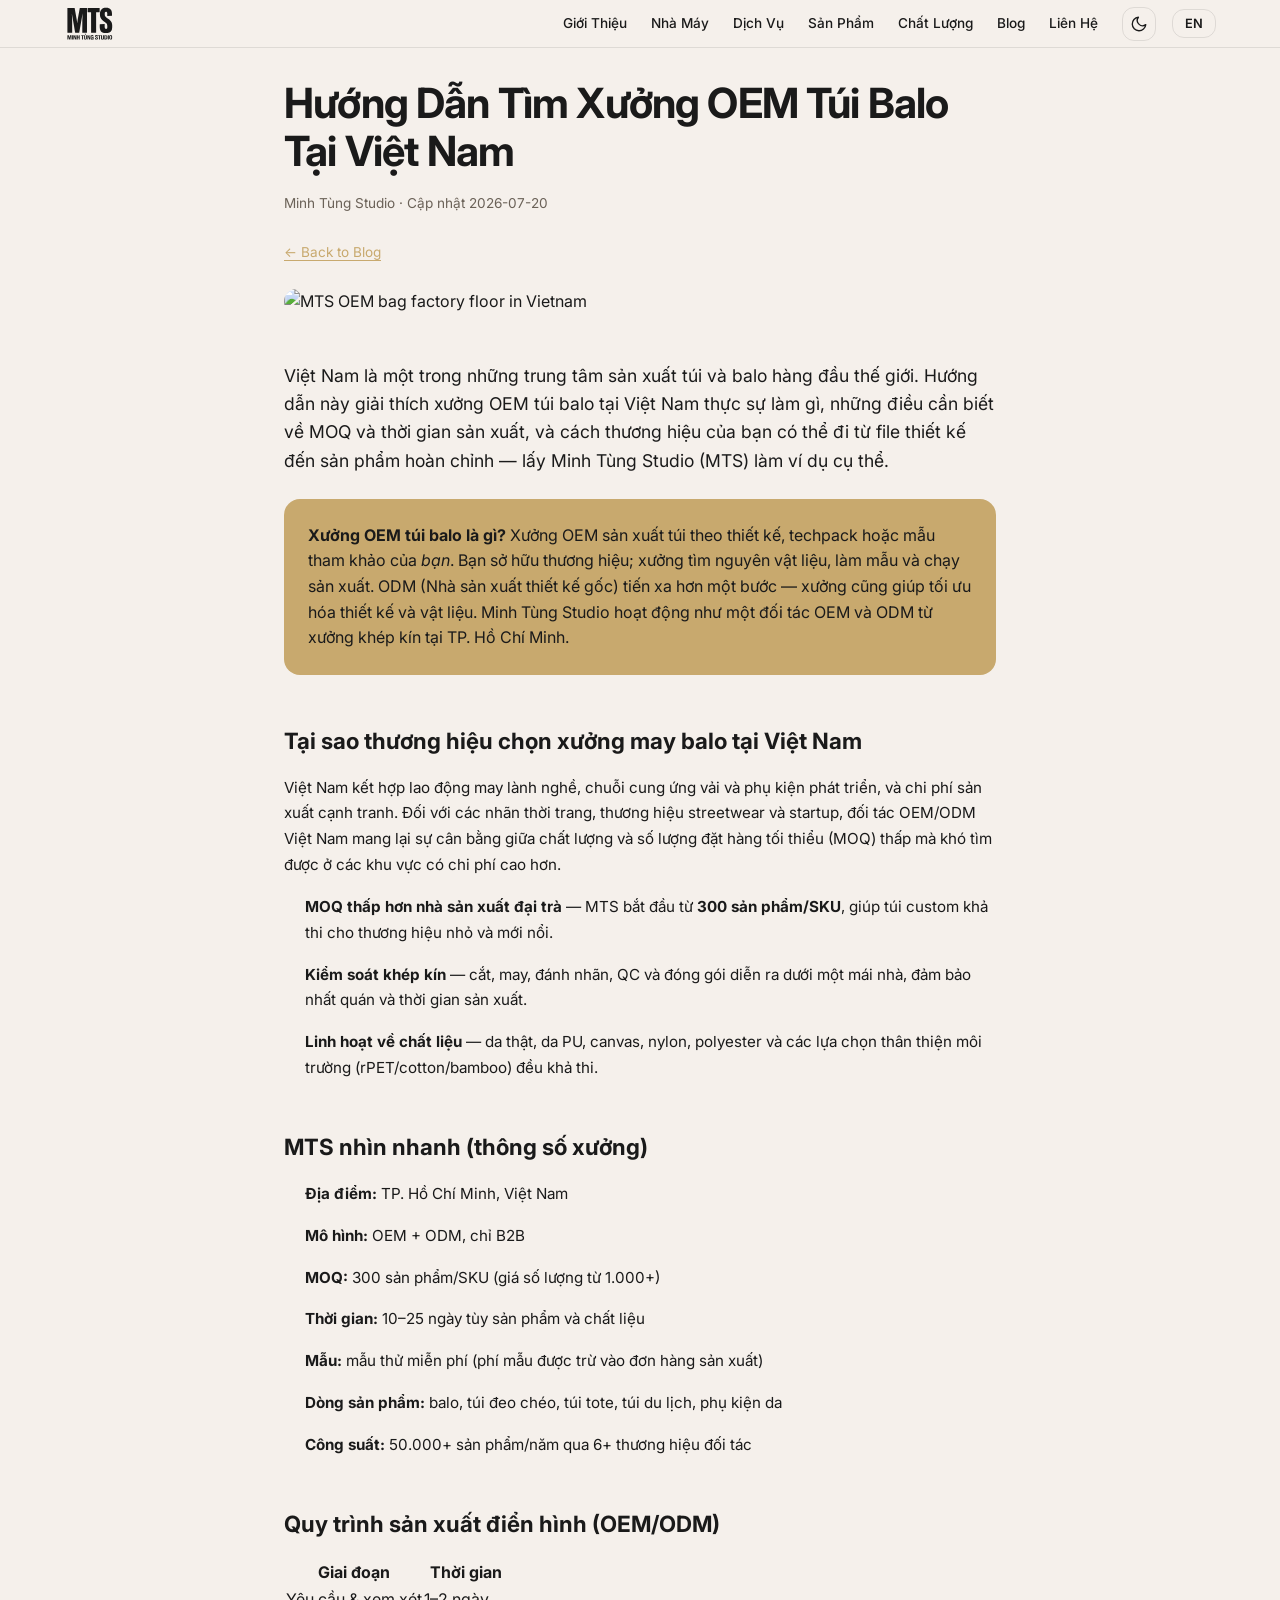
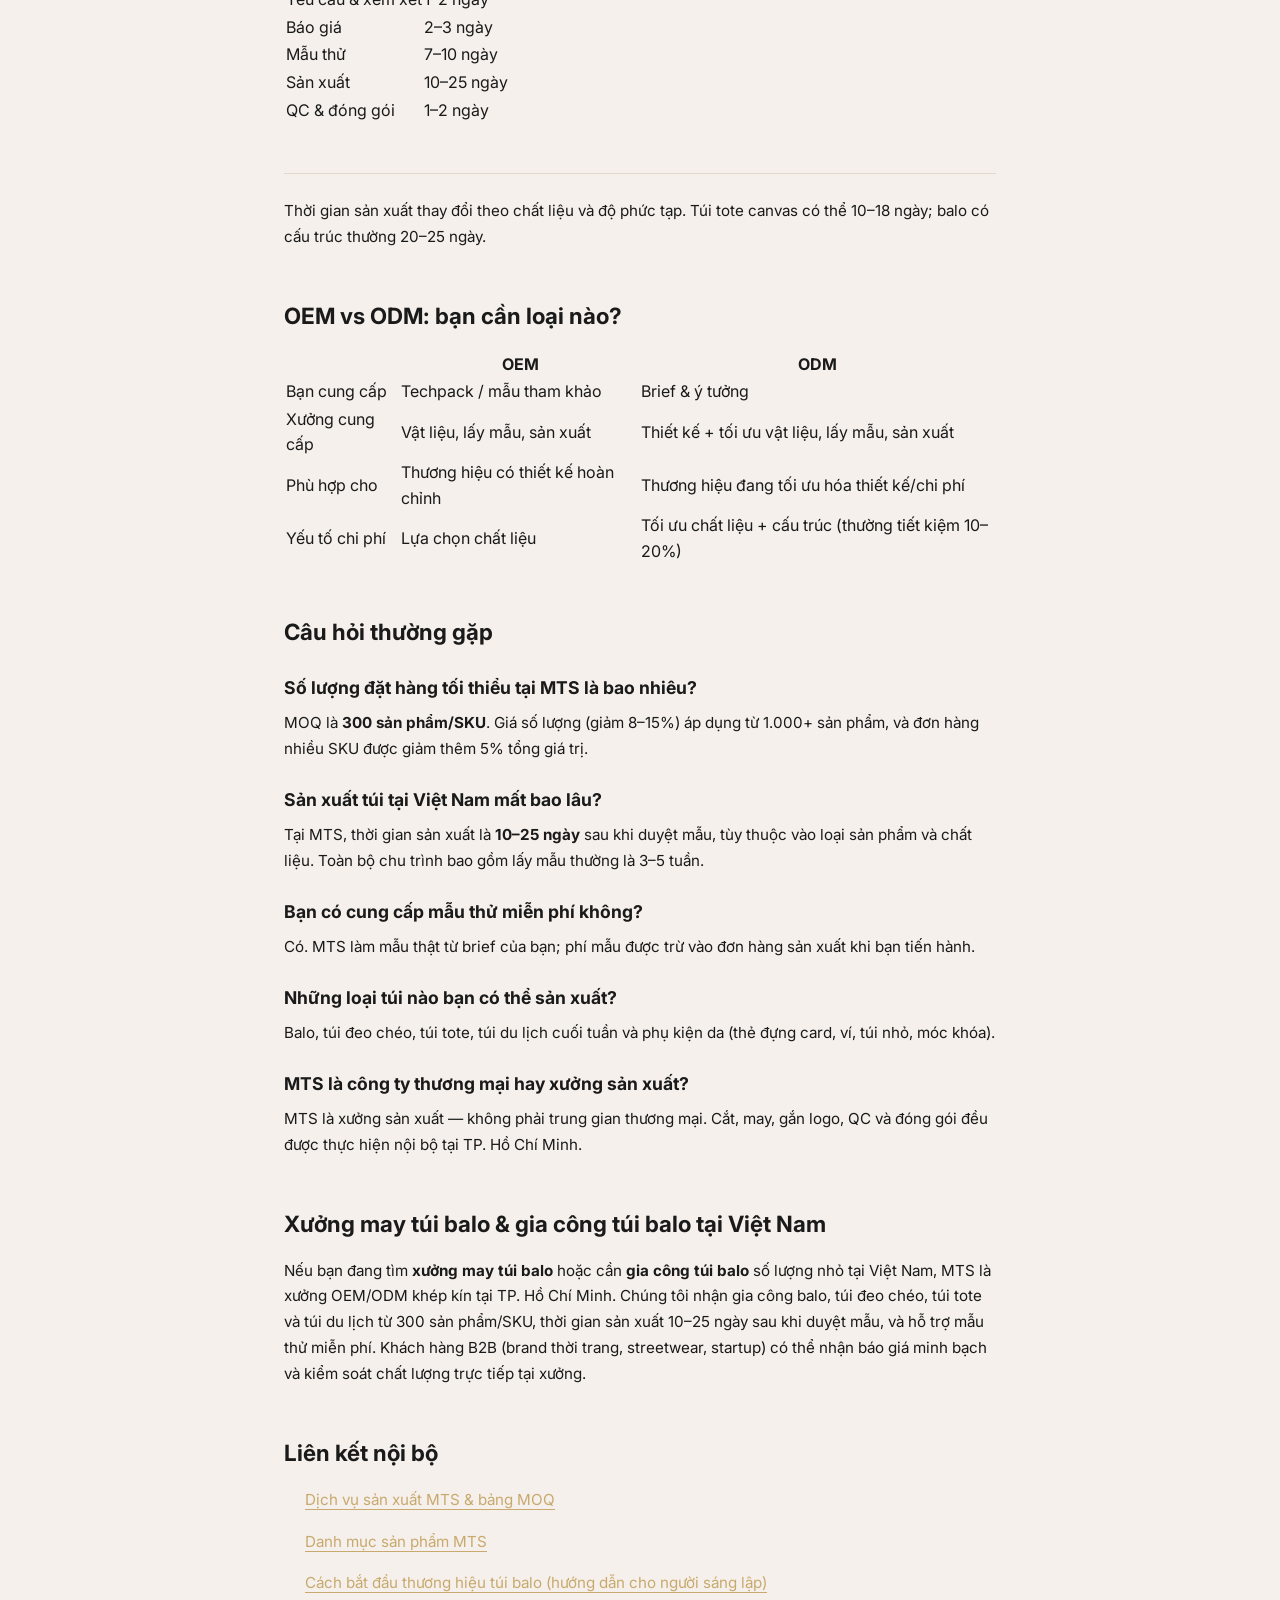
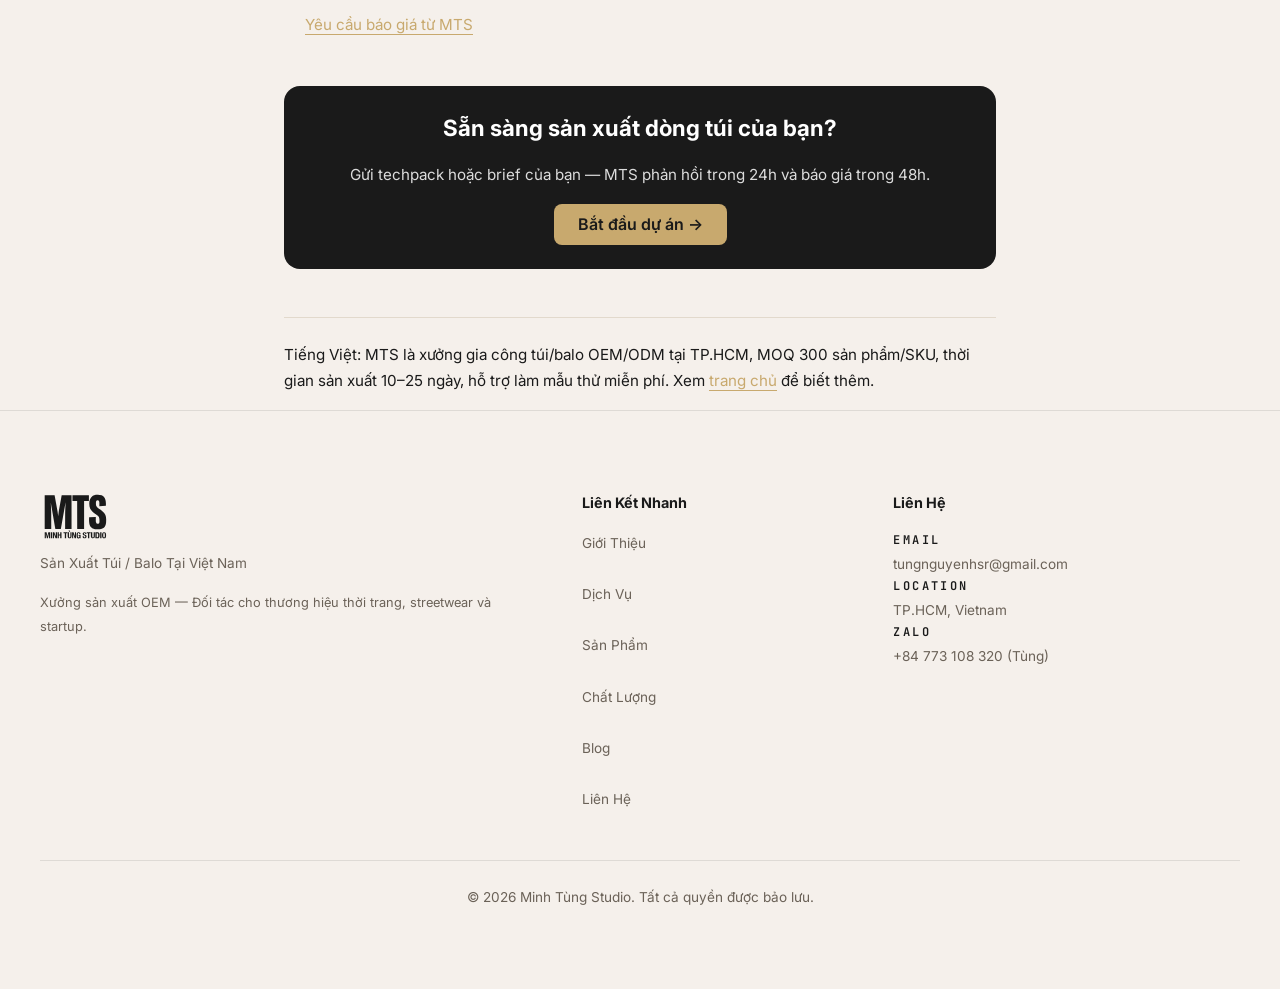
==== blog-oem-bag-vietnam.html @ c4d0c22b "fix: bilingual EN/VI all blog pages — cards, post content, meta, CTAs" ====
<!DOCTYPE html>
<html lang="vi">
<head>
<meta charset="UTF-8">
<meta name="viewport" content="width=device-width, initial-scale=1.0">
<script>
  document.documentElement.className += ' js';
  try {
    var t = localStorage.getItem('mts-theme');
    if (t === 'dark') document.documentElement.classList.add('theme-dark');
    else if (t === 'light') document.documentElement.classList.add('theme-light');
  } catch(e) {}
</script>
<!-- Google tag (gtag.js) -->
<script async src="https://www.googletagmanager.com/gtag/js?id=G-XXXXXXXXXX"></script>
<script>
window.dataLayer = window.dataLayer || [];
function gtag(){dataLayer.push(arguments);}
gtag('js', new Date());
gtag('config', 'G-XXXXXXXXXX');
</script>
<title>OEM Bag Manufacturer Vietnam: How to Source Custom Bags (MTS Guide)</title>
<meta name="description" content="Guide to choosing an OEM bag manufacturer in Vietnam: MOQ, lead time, OEM vs ODM, and how MTS produces custom bags from 300 pieces. By Minh Tùng Studio.">
<link rel="canonical" href="https://mtsbag.vercel.app/blog-oem-bag-vietnam.html">
<meta property="og:title" content="OEM Bag Manufacturer Vietnam: How to Source Custom Bags &amp; Backpacks">
<meta property="og:description" content="OEM bag manufacturer Vietnam guide. MOQ, lead time, OEM vs ODM explained. By Minh T&ugrave;ng Studio.">
<meta property="og:type" content="website">
<meta property="og:url" content="https://mtsbag.vercel.app/blog-oem-bag-vietnam.html">
<meta property="og:image" content="https://mtsbag.vercel.app/images/og-image.png">
<meta property="og:image:width" content="1200">
<meta property="og:image:height" content="630">
<meta property="og:image:alt" content="Minh Tùng Studio — Vietnam bag & backpack manufacturing facility">
<meta name="twitter:card" content="summary_large_image">
<meta name="twitter:title" content="OEM Bag Manufacturer Vietnam: How to Source Custom Bags &amp; Backpacks">
<meta name="twitter:description" content="OEM bag manufacturer Vietnam guide. MOQ, lead time, OEM vs ODM explained. By Minh T&ugrave;ng Studio.">
<meta name="twitter:image" content="https://mtsbag.vercel.app/images/og-image.png">
<meta name="keywords" content="OEM bag Vietnam, bag manufacturer guide, custom backpack sourcing, bag MOQ Vietnam">
<link rel="icon" type="image/svg+xml" href="assets/favicon.svg">
<link rel="apple-touch-icon" href="assets/favicon.svg">
<link rel="preconnect" href="https://fonts.googleapis.com">
<link rel="preconnect" href="https://fonts.gstatic.com" crossorigin>
<link href="https://fonts.googleapis.com/css2?family=Inter:wght@400;500;600;700;800&family=JetBrains+Mono:wght@400;600&display=swap" rel="stylesheet">
<style>
/* ===== RESET & BASE ===== */
*,*::before,*::after{box-sizing:border-box;margin:0;padding:0}
html{scroll-behavior:smooth;font-size:16px}
body{font-family:var(--font-sans);color:var(--text);background:var(--accent);line-height:1.6;-webkit-font-smoothing:antialiased}
img{max-width:100%;height:auto;display:block}
a{color:inherit;text-decoration:none}
ul{list-style:none}

/* ===== DESIGN TOKENS (Astryx-style system, MTS brand) ===== */
:root{
  color-scheme:light dark;
  /* --- Color --- */
  --color-bg:#F5F0EB;          /* cream */
  --color-surface:#FFFFFF;     /* card surface */
  --color-ink:#1A1A1A;         /* industrial black */
  --color-ink-soft:#2A2A2A;    /* dividers on dark */
  --color-accent:#C8A96E;      /* warm gold (single accent) */
  --color-text:var(--color-ink);
  --color-muted:#6B6258;
  --color-border:#E2D9CC;
  --color-border-dark:#2A2A2A;
  --section-dark:#1A1A1A;      /* always-dark bg: hero/cert/cta */
  --color-on-dark:#FFFFFF;     /* always-light text on dark sections */

  /* --- Typography --- */
  --font-sans:'Inter',-apple-system,system-ui,sans-serif;
  --font-mono:'JetBrains Mono',ui-monospace,monospace;
  --fs-display:clamp(2.4rem,5vw,3.6rem);
  --fs-h2:clamp(1.6rem,3vw,2.2rem);
  --fs-h3:1.2rem;
  --fs-body:1rem;
  --fs-small:0.85rem;
  --fs-mono:0.62rem;

  /* --- Spacing scale (8px base) --- */
  --space-xs:8px;
  --space-sm:16px;
  --space-md:24px;
  --space-lg:48px;
  --space-xl:80px;
  --space-2xl:112px;
  --max-w:1200px;

  /* --- Radius (Astryx posture) ---
     inner/element 8px · interactive 12px · container/card 16px · page section 32px */
  --radius-sm:8px;
  --radius-md:12px;
  --radius-lg:16px;
  --radius-section:32px;

  /* --- Motion (token-driven, subtle) --- */
  --motion-fast:0.2s;
  --motion-base:0.4s;
  --motion-slow:0.7s;
  --ease-standard:cubic-bezier(0.4,0,0.2,1);
  --ease-out:cubic-bezier(0,0,0.2,1);

  /* --- Borders (Astryx: 1px semi-transparent, light/dark) --- */
  --border-light:rgba(26,26,26,0.10);   /* #1A1A1A @ 10% on cream */
  --border-dark:rgba(255,255,255,0.12);  /* white @ 12% on ink */

  /* --- Elevation (Astryx: low/med/high, semi-transparent black) --- */
  --elevation-0:0 0 0 1px var(--color-border);
  --elevation-1:0 1px 8px rgba(26,26,26,0.06);   /* low */
  --elevation-2:0 2px 12px rgba(26,26,26,0.08);  /* med */
  --elevation-3:0 2px 24px rgba(26,26,26,0.10);  /* high */
}

/* legacy aliases so existing rules keep working */
:root{
  --primary:var(--color-ink);
  --gold:var(--color-accent);
  --accent:var(--color-bg);
  --text:var(--color-text);
  --muted:var(--color-muted);
  --border:var(--border-light);
  --dark-border:var(--border-dark);
  --success:var(--color-accent);
}

/* ===== LANGUAGE TOGGLE SYSTEM (robust) ===== */
body:not(.show-en) [lang="en"]{display:none !important}
body.show-en [lang="vi"]{display:none !important}
/* inline vi/en pairs that should stay inline (stats, etc.) */
body.show-en [lang="en"].inline,body:not(.show-en) [lang="vi"].inline{display:inline !important}

/* ===== NAVIGATION ===== */
nav{
  position:fixed;top:0;left:0;right:0;z-index:1000;
  background:var(--color-bg);border-bottom:1px solid var(--border);
  height:48px;
  transition:height var(--motion-base) var(--ease-out),box-shadow var(--motion-base) var(--ease-out),background var(--motion-base) var(--ease-out);
}
.nav-inner{
  max-width:var(--max-w);margin:0 auto;padding:0 var(--space-md);
  display:flex;align-items:center;justify-content:space-between;height:100%;
}
.nav-logo{
  display:flex;align-items:center;gap:10px;text-decoration:none;
}
.nav-logo svg{width:28px;height:28px;display:block;flex-shrink:0}
.nav-logo-img{height:38px;width:auto;display:block}
/* theme-aware logo swap: dark logo on light nav, light logo on dark nav */
.nav-logo-img.logo-dark,.footer-logo-img.logo-dark{display:none}
html.theme-dark .nav-logo-img.logo-light,html.theme-dark .footer-logo-img.logo-light{display:none}
html.theme-dark .nav-logo-img.logo-dark,html.theme-dark .footer-logo-img.logo-dark{display:block}
@media (prefers-color-scheme: dark){
  :root:not(.theme-light) .nav-logo-img.logo-light,:root:not(.theme-light) .footer-logo-img.logo-light{display:none}
  :root:not(.theme-light) .nav-logo-img.logo-dark,:root:not(.theme-light) .footer-logo-img.logo-dark{display:block}
}
.nav-logo-text{font-size:1.05rem;font-weight:800;letter-spacing:0.05em;color:var(--color-ink)}
.nav-logo-text span{color:var(--gold)}
.nav-links{display:flex;gap:var(--space-md);align-items:center}
.nav-links a{
  font-size:0.85rem;font-weight:500;color:var(--text);
  transition:color var(--motion-fast);
}
.nav-links a:hover{color:var(--gold)}
.lang-toggle{
  background:none;border:1px solid var(--border);border-radius:var(--radius-md);
  padding:6px 12px;font-family:var(--font-sans);font-size:0.8rem;
  font-weight:600;color:var(--text);cursor:pointer;transition:all var(--motion-fast);
}
.lang-toggle:hover{border-color:var(--gold);color:var(--gold)}
/* theme (light/dark) toggle — icon button, sits next to language toggle */
.theme-toggle{
  background:none;border:1px solid var(--border);border-radius:var(--radius-md);
  width:34px;height:34px;display:grid;place-items:center;cursor:pointer;flex-shrink:0;
  color:var(--text);transition:all var(--motion-fast);
}
.theme-toggle:hover{border-color:var(--gold);color:var(--gold)}
.theme-toggle svg{width:18px;height:18px;display:block}
.nav-actions{display:flex;align-items:center;gap:var(--space-sm)}
.nav-cta{
  background:var(--gold);color:var(--primary);padding:8px 18px;border-radius:var(--radius-md);
  font-size:0.8rem;font-weight:600;transition:background var(--motion-fast);
}
.nav-cta:hover{background:var(--color-accent)}
.nav-cta:active{transform:scale(0.97)}

/* Hamburger */
.hamburger{display:none;flex-direction:column;cursor:pointer;gap:5px;padding:4px}
.hamburger span{display:block;width:24px;height:2px;background:var(--primary);transition:all 0.3s}
#menu-toggle{display:none}

/* ===== SECTIONS COMMON ===== */
section{padding:var(--space-2xl) var(--space-md)}
.section-inner{max-width:var(--max-w);margin:0 auto}
.section-title{
  font-size:2rem;font-weight:700;margin-bottom:var(--space-sm);
  color:var(--primary);letter-spacing:-0.01em;
}
.section-sub{
  font-size:1rem;color:var(--muted);margin-bottom:var(--space-lg);
  max-width:640px;
}
.text-gold{color:var(--gold)}

/* ===== MONO LABEL & DIVIDER (tastecode) ===== */
.mono-label{
  font-family:var(--font-mono);
  font-size:0.75rem;font-weight:600;
  letter-spacing:0.2em;text-transform:uppercase;
  color:var(--color-ink);margin-bottom:var(--space-sm);
  display:block;
}
/* gold eyebrow only on dark sections (hero is ink bg) */
#hero .mono-label{color:var(--gold)}
.divider{
  border:0;height:1px;background:var(--border);
  margin:0 auto;max-width:var(--max-w);
}
#hero .divider,#certifications .divider,#cta .divider{background:var(--dark-border)}
/* muted text is lighter on dark backgrounds */
#hero .stat-label,#certifications .section-sub,#cta p,#cta .cta-phone{color:rgba(255,255,255,0.55)}
.section-inner > .section-title:first-of-type{margin-top:0}

/* ===== HERO ===== */
#hero{
  background:var(--section-dark);color:var(--color-on-dark);min-height:80vh;
  display:flex;align-items:center;padding-top:48px;
}
.hero-content{
  max-width:var(--max-w);margin:0 auto;padding:var(--space-xl) var(--space-md);
  flex:1;display:flex;flex-direction:column;gap:0;
}
.hero-visual{
  flex:0 0 45%;border:1px solid var(--dark-border);
  display:flex;align-items:center;justify-content:center;
  background:linear-gradient(135deg,var(--color-ink-soft) 0%,var(--color-ink) 100%);
  position:relative;overflow:hidden;align-self:stretch;
}
.hero-visual .placeholder-tag{
  font-family:var(--font-mono);font-size:0.7rem;letter-spacing:0.2em;
  text-transform:uppercase;color:var(--gold);opacity:0.7;
}
.hero-h1{
  font-size:clamp(2rem,5vw,3.5rem);font-weight:800;line-height:1.1;
  margin-bottom:var(--space-sm);letter-spacing:-0.02em;
}
.hero-h2{
  font-size:clamp(1rem,2.5vw,1.25rem);color:var(--gold);font-weight:600;
  margin-bottom:var(--space-md);letter-spacing:0.02em;
}
.hero-p{
  font-size:1rem;color:var(--color-accent);opacity:0.85;max-width:65ch;margin-bottom:var(--space-lg);
  line-height:1.7;
}
.hero-btns{display:flex;gap:var(--space-sm);flex-wrap:wrap;margin-bottom:var(--space-xl)}
.btn-primary{
  background:var(--gold);color:var(--primary);padding:14px 32px;border-radius:var(--radius-md);
  font-weight:600;font-size:0.95rem;transition:background var(--motion-fast);display:inline-block;
}
.btn-primary:hover{background:var(--color-accent)}
.btn-primary:active{transform:scale(0.97)}
.btn-primary:disabled{opacity:0.5;cursor:not-allowed;pointer-events:none}
.btn-secondary{
  border:1px solid var(--color-on-dark);color:var(--color-on-dark);padding:14px 32px;border-radius:var(--radius-md);
  font-weight:600;font-size:0.95rem;transition:all var(--motion-fast);display:inline-block;
}
.btn-secondary:hover{background:rgba(255,255,255,0.1)}
.btn-secondary:active{transform:scale(0.97)}
.hero-stats{
  display:grid;grid-template-columns:repeat(3,1fr);gap:var(--space-md);
  max-width:600px;margin-top:var(--space-lg);
  border-top:1px solid var(--dark-border);padding-top:var(--space-md);
}
.stat-num{
  font-family:var(--font-mono);font-size:1.5rem;font-weight:600;color:var(--color-on-dark);
}
.stat-label{font-size:0.8rem;color:var(--muted);margin-top:4px}

/* ===== TRUST STRIP ===== */
#trust{
  background:var(--accent);padding:var(--space-lg) var(--space-md);text-align:center;
}
#trust p{font-size:0.9rem;color:var(--muted);margin-bottom:var(--space-md)}
.partner-list{
  display:flex;flex-wrap:wrap;gap:var(--space-sm);justify-content:center;
}
.partner-item{
  border:1px solid var(--border);border-radius:9999px;padding:8px 18px;
  font-size:0.85rem;font-weight:600;color:var(--muted);
}

/* ===== BLOG CARDS ===== */
.blog-card{
  display:flex;gap:0;
  border:1px solid var(--color-border);border-radius:var(--radius-lg);
  margin:var(--space-md) 0;
  background:var(--color-surface);text-decoration:none;
  transition:transform .35s var(--ease-out),box-shadow .35s var(--ease-out),border-color .25s;
  overflow:hidden;
  box-shadow:var(--elevation-0);
  min-height:180px;
}
.blog-card:hover{
  border-color:var(--gold);
  transform:translateY(-3px);
  box-shadow:var(--elevation-2);
}
.blog-card-media{
  flex:0 0 280px;overflow:hidden;position:relative;
}
.blog-card-media img{
  width:100%;height:100%;object-fit:cover;display:block;
  transition:transform .45s var(--ease-out);
  position:absolute;top:0;left:0;
}
.blog-card:hover .blog-card-media img{transform:scale(1.06)}
.blog-card-body{
  flex:1;padding:var(--space-md);display:flex;flex-direction:column;justify-content:center;
}
.blog-card-cat{
  display:block;
  font-family:var(--font-mono);
  font-size:0.62rem;font-weight:600;
  letter-spacing:0.15em;text-transform:uppercase;
  color:var(--color-accent);
  margin-bottom:var(--space-xs);
}
.blog-card-title{
  font-size:1.1rem;font-weight:700;
  color:var(--color-ink);
  margin:0 0 var(--space-xs);
  line-height:1.35;
}
.blog-card-meta{
  font-size:0.75rem;color:var(--color-muted);
  margin-bottom:var(--space-xs);
  padding-bottom:var(--space-xs);
  border-bottom:2px solid var(--color-accent);
  display:inline-block;
}
.blog-card-excerpt{
  color:var(--color-muted);
  margin:0;
  font-size:0.85rem;line-height:1.55;
}
.blog-card-link{
  color:var(--color-accent);
  font-size:0.82rem;font-weight:600;
  margin-top:var(--space-xs);
  display:inline-block;
  transition:color .2s;
}
.blog-card:hover .blog-card-link{color:var(--color-ink)}

/* ===== BLOG POST CONTENT ===== */
.wrap{max-width:760px;margin:0 auto;padding:80px var(--space-md) 0}
.wrap h1{font-size:clamp(1.8rem,5vw,2.6rem);line-height:1.15;margin-bottom:var(--space-sm);letter-spacing:-0.02em}
.wrap h2{font-size:1.4rem;margin:var(--space-lg) 0 var(--space-sm)}
.wrap h3{font-size:1.1rem;margin:var(--space-md) 0 var(--space-xs)}
.wrap p,.wrap li{font-size:0.95rem;line-height:1.7;color:var(--color-text);margin-bottom:var(--space-sm)}
.wrap ul,.wrap ol{padding-left:1.3rem;margin-bottom:var(--space-sm)}
.wrap strong{color:var(--color-ink)}
.wrap a{color:var(--color-accent);border-bottom:1px solid var(--color-accent);text-decoration:none}
.wrap a:hover{color:var(--color-ink);border-color:var(--color-ink)}
.def{background:var(--color-accent);color:var(--color-ink);border-radius:var(--radius-lg);padding:var(--space-md);margin:var(--space-md) 0}
.def strong{color:var(--color-ink)}
.cta{background:var(--color-ink);color:#fff;border-radius:var(--radius-lg);padding:var(--space-md);margin:var(--space-lg) 0;text-align:center}
.cta h2{color:#fff;margin:0 0 var(--space-sm);font-size:1.4rem}
.cta p{color:rgba(255,255,255,.85);margin-bottom:var(--space-sm)}
.cta a{display:inline-block;background:var(--color-accent);color:var(--color-ink);padding:var(--space-xs) var(--space-md);border-radius:var(--radius-sm);font-weight:600;border:none;text-decoration:none}
.cta a:hover{background:#fff}
p.meta{font-size:0.85rem;color:var(--color-muted)}
p.lead{font-size:1.1rem;line-height:1.6}
.lang-note{font-size:0.8rem;color:var(--color-muted);border-top:1px solid var(--color-border);padding-top:var(--space-md);margin-top:var(--space-lg)}

@media(max-width:700px){
  .blog-card{flex-direction:column}
  .blog-card-media{flex:0 0 200px;min-height:200px}
  .blog-card-media img{position:static;height:200px}
}

/* ===== CAPABILITIES ===== */
#capabilities{background:var(--accent)}
.caps-grid{
  display:grid;grid-template-columns:repeat(auto-fit,minmax(250px,1fr));
  gap:var(--space-md);
}
.cap-card{
  background:var(--color-surface);padding:var(--space-md);border-radius:var(--radius-lg);
  border:1px solid var(--border);transition:border-color 0.2s;
}
.cap-card:hover{border-color:var(--gold)}
.cap-icon{margin-bottom:var(--space-sm);color:var(--gold)}
.cap-icon svg{width:32px;height:32px;display:block}
.cap-title{font-size:1rem;font-weight:700;color:var(--color-ink);text-transform:uppercase;margin-bottom:var(--space-xs);letter-spacing:0.06em}
.cap-text{font-size:0.85rem;color:var(--muted);line-height:1.6}

/* ===== PROCESS TIMELINE ===== */
#process{background:var(--accent)}
.process-steps{
  display:flex;flex-wrap:wrap;gap:0;justify-content:center;
  position:relative;max-width:900px;margin:0 auto;
}
.process-step{
  flex:1 1 120px;text-align:center;padding:var(--space-md) var(--space-sm);
  position:relative;
}
.step-num{
  width:44px;height:44px;border-radius:50%;background:var(--color-surface);
  border:2px solid var(--gold);color:var(--gold);
  display:flex;align-items:center;justify-content:center;
  font-family:var(--font-mono);font-weight:600;
  margin:0 auto var(--space-xs);
}
.step-label{font-size:0.8rem;font-weight:600;color:var(--primary)}
.step-sub{font-size:0.7rem;color:var(--muted)}

/* ===== ABOUT ===== */
#about{background:var(--accent)}
.about-grid{
  display:grid;grid-template-columns:1fr 1fr;gap:var(--space-xl);
  align-items:start;
}
.about-text p{margin-bottom:var(--space-sm);font-size:0.95rem;color:var(--muted)}

/* ===== SERVICES ===== */
#services{background:var(--accent)}
.services-grid{
  display:grid;grid-template-columns:repeat(auto-fit,minmax(280px,1fr));
  gap:var(--space-md);
}
.service-card{
  background:var(--color-surface);padding:var(--space-md);border-radius:var(--radius-lg);
  border:1px solid var(--border);transition:border-color 0.2s;
}
.service-card:hover{border-color:var(--gold)}
.service-card h4{font-size:1rem;font-weight:700;margin-bottom:var(--space-xs)}
.service-card p{font-size:0.85rem;color:var(--muted);line-height:1.6}

.lead-time-table{
  width:100%;border-collapse:collapse;margin-top:var(--space-md);
  font-size:0.85rem;
}
.lead-time-table th,.lead-time-table td{
  padding:10px var(--space-sm);text-align:left;border-bottom:1px solid var(--border);
}
.lead-time-table th{font-weight:600;color:var(--color-ink);text-transform:uppercase;font-size:0.75rem}
.lead-time-table td{color:var(--muted)}

/* ===== PRODUCTS ===== */
#products{background:var(--accent)}
.prod-grid{
  display:grid;grid-template-columns:repeat(auto-fit,minmax(220px,1fr));
  gap:var(--space-md);
}
.prod-card{
  background:var(--color-surface);padding:var(--space-md);border-radius:var(--radius-lg);
  border:1px solid var(--border);transition:border-color 0.2s;
}
.prod-card:hover{border-color:var(--gold)}
.prod-card h4{font-size:1rem;font-weight:700;margin-bottom:var(--space-xs)}
.prod-card p{font-size:0.82rem;color:var(--muted);line-height:1.6}
.prod-card .tags{
  display:flex;flex-wrap:wrap;gap:4px;margin-top:var(--space-sm);
}
.prod-card .tags span{
  background:var(--border);padding:3px 10px;border-radius:9999px;
  font-size:0.7rem;color:var(--muted);
}

/* ===== QUALITY ===== */
#quality{background:var(--accent)}
.qc-steps{
  display:grid;grid-template-columns:repeat(auto-fit,minmax(200px,1fr));
  gap:var(--space-md);
}
.qc-step{
  background:var(--color-surface);padding:var(--space-md);border-radius:var(--radius-lg);
  border:1px solid var(--border);transition:border-color 0.2s;
}
.qc-step:hover{border-color:var(--gold)}
.qc-step h4{font-size:0.95rem;font-weight:700;margin-bottom:var(--space-xs)}
.qc-step p{font-size:0.82rem;color:var(--muted);line-height:1.6}

/* ===== CERTIFICATIONS ===== */
#certifications{background:var(--section-dark);color:var(--color-on-dark);text-align:center}
#certifications .section-title{color:var(--color-on-dark)}
#certifications .section-sub{color:var(--muted);margin:0 auto var(--space-lg)}
.cert-badges{
  display:flex;flex-wrap:wrap;gap:var(--space-sm);justify-content:center;
}
.cert-badge{
  border:1px solid var(--gold);border-radius:9999px;padding:10px 24px;
  font-size:0.9rem;font-weight:600;color:var(--gold);
}

/* ===== CTA ===== */
#cta{
  background:var(--section-dark);color:var(--color-on-dark);text-align:center;
  padding:var(--space-2xl) var(--space-md);
}
#cta h2{font-size:clamp(1.5rem,3vw,2rem);font-weight:700;margin-bottom:var(--space-sm);letter-spacing:-0.01em}
#cta p{color:var(--muted);margin-bottom:var(--space-lg);max-width:500px;margin-left:auto;margin-right:auto}
.cta-btn{
  background:var(--gold);color:var(--primary);padding:16px 40px;border-radius:var(--radius-md);
  font-weight:700;font-size:1rem;display:inline-block;transition:background var(--motion-fast);
}
.cta-btn:hover{background:var(--color-accent)}
.cta-btn:active{transform:scale(0.97)}
.cta-phone{margin-top:var(--space-md);color:var(--muted);font-size:0.85rem}

/* ===== FOOTER ===== */
footer{
  background:var(--accent);padding:var(--space-xl) var(--space-md);
  border-top:1px solid var(--border);
}
.footer-inner{
  max-width:var(--max-w);margin:0 auto;
  display:grid;grid-template-columns:2fr 1fr 1.5fr;gap:var(--space-xl);
}
footer h4{font-size:0.9rem;font-weight:700;margin-bottom:var(--space-sm);color:var(--primary)}
footer p,footer a{font-size:0.85rem;color:var(--muted);line-height:1.8}
footer a:hover{color:var(--gold)}
.footer-logo{display:flex;align-items:center;gap:12px;margin-bottom:var(--space-xs)}
.footer-logo svg{width:40px;height:40px;display:block;flex-shrink:0}
.footer-logo-img{height:52px;width:auto;display:block}
.footer-logo-text{font-size:1.05rem;font-weight:800;letter-spacing:0.05em;color:var(--color-ink)}
.footer-logo-text span{color:var(--gold)}
.footer-bottom{
  max-width:var(--max-w);margin:var(--space-lg) auto 0;
  padding-top:var(--space-md);border-top:1px solid var(--border);
  text-align:center;font-size:0.8rem;color:var(--muted);
}

/* ===== CONTACT SECTION ===== */
#contact{background:var(--color-surface)}
.contact-grid{
  display:grid;grid-template-columns:1fr 1fr;gap:var(--space-xl);
}
.contact-info p{margin-bottom:var(--space-sm);font-size:0.9rem;color:var(--muted)}
.contact-info strong{color:var(--primary)}
.contact-form{}
.form-group{margin-bottom:var(--space-sm)}
.form-group label{
  display:block;font-size:0.8rem;font-weight:600;margin-bottom:4px;color:var(--text);
}
.form-group input,.form-group select,.form-group textarea{
  width:100%;padding:10px 12px;border:1px solid var(--border);border-radius:var(--radius-md);
  font-family:var(--font-sans);font-size:0.9rem;background:var(--color-surface);color:var(--text);
}
.form-group textarea{min-height:100px;resize:vertical}
.form-group input:focus,.form-group select:focus,.form-group textarea:focus{
  outline:none;border-color:var(--gold);
}
.submit-btn{
  background:var(--gold);color:var(--primary);padding:12px 28px;border:none;
  border-radius:var(--radius-md);font-weight:600;font-size:0.9rem;cursor:pointer;
  transition:background var(--motion-fast);
}
.submit-btn:hover{background:var(--color-accent)}
.submit-btn:active{transform:scale(0.97)}
.submit-btn:disabled{opacity:0.5;cursor:not-allowed}

/* ===== NEXT-STEP BLOCKS (free sample / portfolio / thank-you) ===== */
.next-steps{
  display:grid;grid-template-columns:repeat(auto-fit,minmax(260px,1fr));
  gap:var(--space-md);margin-top:var(--space-xl);
}
.next-card{
  border:1px solid var(--border);border-radius:var(--radius-lg);padding:var(--space-md);
  background:var(--accent);
}
.next-card h4{font-size:1rem;font-weight:700;color:var(--primary);margin-bottom:var(--space-xs)}
.next-card p{font-size:0.85rem;color:var(--muted);line-height:1.6;margin-bottom:var(--space-sm)}
.next-link{
  display:inline-block;font-size:0.85rem;font-weight:600;color:var(--primary);
  border-bottom:1px solid var(--gold);padding-bottom:2px;
  transition:color var(--motion-fast),border-color var(--motion-fast);
}
.next-link:hover{color:var(--gold);border-color:var(--color-accent)}
@media(max-width:900px){
  .factory-grid{grid-template-columns:repeat(2,1fr)}
}
/* tablet & below: collapse the whole nav into the hamburger dropdown.
   Desktop (>=1025px) shows the full inline link row + actions. */
@media(max-width:1024px){
  .nav-links{
    position:fixed;top:48px;left:0;right:0;background:var(--color-bg);
    flex-direction:column;padding:var(--space-md);
    border-bottom:1px solid var(--border);
    transform:translateY(-120%);transition:transform 0.3s var(--ease-out);
    gap:var(--space-sm);align-items:stretch;
    max-height:calc(100vh - 48px);overflow-y:auto;z-index:1000;
  }
  .nav-links a{padding:8px 0;font-size:0.95rem}
  .nav-links a.active-link::after{display:none}
  .nav-actions{
    flex-direction:column;align-items:stretch;gap:var(--space-sm);
    margin-top:var(--space-xs);padding-top:var(--space-sm);
    border-top:1px solid var(--border);
  }
  .nav-actions .lang-toggle,.nav-actions .theme-toggle{flex:1;text-align:center;padding:10px}
  .nav-actions .nav-cta{width:100%;text-align:center;padding:12px 18px;font-size:0.9rem}
  .hamburger{display:flex;z-index:1001;position:relative}
  #menu-toggle:checked ~ .nav-links{transform:translateY(0)}
}
@media(max-width:768px){
  .about-grid,.contact-grid{grid-template-columns:1fr}
  #hero{flex-direction:column;gap:var(--space-lg)}
  .hero-visual{display:none}
  .hero-stats{grid-template-columns:1fr;text-align:center}
  .footer-inner{grid-template-columns:1fr;gap:var(--space-md)}
  section{padding:var(--space-lg) var(--space-sm)}
  .process-step{flex:1 1 80px}
}
@media(max-width:480px){
  .hero-btns{flex-direction:column}
  .btn-primary,.btn-secondary{text-align:center}
}
.lang-toggle .globe{font-size:0.85em}

/* ===== ACCESSIBILITY (Astryx principle: a11y by default) ===== */
:focus-visible{outline:2px solid var(--color-accent);outline-offset:2px;border-radius:var(--radius-sm)}
a:focus-visible,button:focus-visible{outline:2px solid var(--color-accent);outline-offset:3px}
@media(prefers-reduced-motion:reduce){
  html{scroll-behavior:auto}
  *{animation-duration:0.001ms !important;transition-duration:0.001ms !important}
}
/* card hover uses elevation token instead of heavy shadow */
.cap-card:hover,.service-card:hover,.prod-card:hover,.qc-step:hover{
  box-shadow:var(--elevation-2);transform:translateY(-6px) scale(1.02);
  transition:transform var(--motion-base) var(--ease-out),box-shadow var(--motion-base) var(--ease-out);
}
.btn-primary:hover,.btn-secondary:hover,.nav-cta:hover,.lang-toggle:hover{
  transition:all var(--motion-fast) var(--ease-standard);
}

/* ===== STOCK IMAGE ===== */
.ph-img{
  width:100%;aspect-ratio:4/3;object-fit:cover;display:block;
  margin-bottom:var(--space-sm);border:1px solid var(--border);border-radius:var(--radius-sm);
  background:var(--accent);transition:transform var(--motion-slow) var(--ease-out);
}
.prod-card:hover .ph-img,.qc-step:hover .ph-img{transform:scale(1.03)}
.hero-img{width:100%;height:100%;object-fit:cover;display:block}

/* ===== HERO ENHANCEMENT ===== */
.hero-visual{position:relative;border-radius:var(--radius-lg);overflow:hidden;border:1px solid var(--border)}
.hero-visual .hero-img{position:absolute;inset:0;width:100%;height:100%}
.hero-visual::after{content:"";position:absolute;inset:0;background:linear-gradient(180deg,rgba(26,26,26,0.25) 0%,rgba(26,26,26,0.75) 100%)}
.hero-overlay{position:absolute;left:var(--space-md);bottom:var(--space-md);right:var(--space-md);z-index:2;color:var(--color-on-dark);text-shadow:0 2px 20px rgba(26,26,26,0.85)}
.hero-overlay .mono-label{color:var(--color-accent)}
.hero-overlay h3{font-size:1.1rem;font-weight:700;margin-top:var(--space-xs);letter-spacing:0.02em}
.hero-factory-tag{font-family:var(--font-mono);font-size:var(--fs-mono);letter-spacing:0.18em;text-transform:uppercase;opacity:0.85}

/* ===== FACTORY GALLERY ===== */
.factory-grid{display:grid;grid-template-columns:repeat(auto-fit,minmax(260px,1fr));gap:var(--space-md);margin-top:var(--space-lg)}
.factory-img{width:100%;aspect-ratio:4/3;object-fit:cover;display:block;border:1px solid var(--border);border-radius:var(--radius-sm);transition:transform var(--motion-slow) var(--ease-out)}
.factory-img:hover{transform:scale(1.03)}

/* ===== ANIMATION POLISH ===== */
/* SAFE FALLBACK: content VISIBLE by default. Only hide+animate when JS is active
   AND adds .reveal-active to <html>. If JS fails/crashes, content stays visible. */
.reveal{opacity:1;transform:none}
html.reveal-active .reveal{opacity:0;transform:translateY(24px);transition:opacity var(--motion-base) var(--ease-out),transform var(--motion-base) var(--ease-out)}
html.reveal-active .reveal.in-view{opacity:1;transform:none}
html.reveal-active .reveal[data-delay="1"]{transition-delay:0.08s}
html.reveal-active .reveal[data-delay="2"]{transition-delay:0.16s}
html.reveal-active .reveal[data-delay="3"]{transition-delay:0.24s}
/* hero entrance */
@keyframes heroIn{from{opacity:0;transform:translateY(20px)}to{opacity:1;transform:none}}
.hero-content .mono-label,.hero-content h1,.hero-content h2,.hero-content p,.hero-btns,.hero-stats{animation:heroIn 0.7s var(--ease-out) both}
.hero-content h1{animation-delay:0.05s}
.hero-content h2{animation-delay:0.12s}
.hero-content p{animation-delay:0.19s}
.hero-btns{animation-delay:0.26s}
.hero-stats{animation-delay:0.33s}

@media(prefers-reduced-motion:reduce){
  html.reveal-active .reveal{opacity:1;transform:none;transition:none}
  .hero-content .mono-label,.hero-content h1,.hero-content h2,.hero-content p,.hero-btns,.hero-stats{animation:none}
  .hero-visual{animation:none}
  .ph-img,.factory-img,.hero-img{transition:none}
}

/* ===== BACK TO TOP ===== */
#back-to-top{
  position:fixed;bottom:24px;right:24px;z-index:999;
  width:48px;height:48px;border-radius:50%;
  background:var(--gold);color:var(--primary);
  border:none;cursor:pointer;display:grid;place-items:center;
  opacity:0;pointer-events:none;
  transform:translateY(12px);
  transition:opacity 0.3s var(--ease-out),transform 0.3s var(--ease-out);
  box-shadow:var(--elevation-2);
}
#back-to-top.visible{opacity:1;pointer-events:auto;transform:translateY(0)}
#back-to-top:hover{background:var(--color-accent);transform:translateY(-2px) scale(1.05)}
#back-to-top:active{transform:scale(0.95)}
#back-to-top svg{width:20px;height:20px}
.nav-links a.active-link{color:var(--gold);position:relative}
.nav-links a.active-link::after{content:"";position:absolute;bottom:-2px;left:0;right:0;height:2px;background:var(--gold);border-radius:1px}
nav.nav-scrolled{height:40px;box-shadow:var(--elevation-1);background:var(--color-bg);backdrop-filter:blur(8px);-webkit-backdrop-filter:blur(8px)}
nav.nav-scrolled .nav-logo svg{width:22px;height:22px}
nav.nav-scrolled .nav-logo-img{height:30px}
nav.nav-scrolled .nav-logo-text{font-size:0.95rem}
@media(max-width:768px){
  nav.nav-scrolled{height:40px}
  #back-to-top{bottom:16px;right:16px;width:44px;height:44px}
}

/* ===== DARK MODE (system preference) ===== */
@media (prefers-color-scheme: dark){
  :root:not(.theme-light){
    --color-bg:#161616; --color-surface:#242424; --color-ink:#F5F0EB;
    --color-ink-soft:#2E2E2E; --color-accent:#C8A96E; --color-muted:#B5A791;
    --color-border:#2E2E2E; --color-border-dark:#0E0E0E;
    --border-light:rgba(255,255,255,0.14); --border-dark:rgba(0,0,0,0.5);
    --section-dark:#0E0E0E; --color-on-dark:#F5F0EB;
  }
}
html.theme-dark{
  color-scheme:dark;
  --color-bg:#161616; --color-surface:#242424; --color-ink:#F5F0EB;
  --color-ink-soft:#2E2E2E; --color-accent:#C8A96E; --color-muted:#B5A791;
  --color-border:#2E2E2E; --color-border-dark:#0E0E0E;
  --border-light:rgba(255,255,255,0.14); --border-dark:rgba(0,0,0,0.5);
  --section-dark:#0E0E0E; --color-on-dark:#F5F0EB;
}
html.theme-light{color-scheme:light}
</style>

<script type="application/ld+json">
{"@context":"https://schema.org","@graph":[{"@type":"Organization","@id":"https://mtsbag.vercel.app/#organization","name":"Minh Tùng Studio","alternateName":"MTS","url":"https://mtsbag.vercel.app","description":"OEM bag and backpack manufacturer in Ho Chi Minh City, Vietnam. Specializing in custom backpacks, sling bags, duffels, totes, and leather accessories for fashion brands, streetwear labels, and startups.","email":"tungnguyenhsr@gmail.com","address":{"@type":"PostalAddress","addressLocality":"Ho Chi Minh City","addressCountry":"VN"},"founder":{"@type":"Person","name":"Nguyễn Mạnh Tùng","alternateName":"Tommy"},"knowsAbout":["OEM Manufacturing","Bag and Backpack Production","Leather Goods Manufacturing","Textile Manufacturing","ODM Services"],"numberOfEmployees":{"@type":"QuantitativeValue","minValue":10,"maxValue":50},"hasOfferCatalog":{"@type":"OfferCatalog","name":"Manufacturing Services","itemListElement":[{"@type":"Offer","itemOffered":{"@type":"Service","name":"OEM Manufacturing","description":"Manufacture your bag or backpack design. Send techpack or reference product. We source materials, produce samples, and manufacture bulk."}},{"@type":"Offer","itemOffered":{"@type":"Service","name":"ODM Design & Material Optimization","description":"Design consulting and material alternatives to reduce production costs by 10-20% while maintaining quality and feel."}},{"@type":"Offer","itemOffered":{"@type":"Service","name":"Logo & Branding Services","description":"Logo engraving, embossing, heat transfer printing, and custom hardware branding for bags and accessories."}},{"@type":"Offer","itemOffered":{"@type":"Service","name":"Packaging & Logistics","description":"Packaging per Shopee/TikTok standards and logistics coordination for domestic and international delivery."}}]},"makesOffer":[{"@id":"https://mtsbag.vercel.app/#product-backpack"},{"@id":"https://mtsbag.vercel.app/#product-sling"},{"@id":"https://mtsbag.vercel.app/#product-duffel"},{"@id":"https://mtsbag.vercel.app/#product-tote"},{"@id":"https://mtsbag.vercel.app/#product-leather-accessories"}],"contactPoint":[{"@type":"ContactPoint","contactType":"sales","telephone":"+84 773 108 320","contactOption":"TollFree","description":"Zalo / Phone (Tùng)","availableLanguage":["Vietnamese","English"]},{"@type":"ContactPoint","contactType":"sales","telephone":"+84 979 768 997","description":"WhatsApp (Lâm)","availableLanguage":["Vietnamese","English"]}],"email":"tungnguyenhsr@gmail.com"},{"@type":"Product","@id":"https://mtsbag.vercel.app/#product-backpack","name":"OEM Backpack Manufacturing","description":"Custom backpack production for fashion brands and streetwear labels. Daypacks, laptop backpacks, and fashion backpacks. Padded compartments, multi-pocket configurations, custom hardware.","category":"Backpack","material":["Canvas","PU Leather","Nylon","Polyester"],"manufacturer":{"@id":"https://mtsbag.vercel.app/#organization"},"offers":{"@type":"Offer","priceSpecification":{"@type":"UnitPriceSpecification","price":"0","priceCurrency":"USD","description":"B2B pricing varies by design, materials, quantity, and complexity. Contact for quote."},"eligibleQuantity":{"@type":"QuantitativeValue","minValue":300,"unitText":"Units"},"businessFunction":"http://purl.org/goodrelations/v1#Manufacture"}},{"@type":"Product","@id":"https://mtsbag.vercel.app/#product-sling","name":"OEM Sling & Crossbody Bag Manufacturing","description":"Custom sling bags and crossbody messenger bags for brands. Mini slings, shoulder bags, crossbody messengers. Adjustable straps, zip compartments, custom hardware.","category":"Sling Bag","material":["PU Leather","Canvas","Nylon"],"manufacturer":{"@id":"https://mtsbag.vercel.app/#organization"},"offers":{"@type":"Offer","priceSpecification":{"@type":"UnitPriceSpecification","price":"0","priceCurrency":"USD","description":"B2B pricing varies by design, materials, quantity, and complexity. Contact for quote."},"eligibleQuantity":{"@type":"QuantitativeValue","minValue":300,"unitText":"Units"},"businessFunction":"http://purl.org/goodrelations/v1#Manufacture"}},{"@type":"Product","@id":"https://mtsbag.vercel.app/#product-duffel","name":"OEM Duffel Bag Manufacturing","description":"Custom duffel bags and weekenders for brands. Gym duffels, travel weekender bags, mini duffles. Detachable straps, shoe compartments, coated fabric options.","category":"Duffel Bag","material":["Canvas","PU Leather","Coated Fabrics","Nylon"],"manufacturer":{"@id":"https://mtsbag.vercel.app/#organization"},"offers":{"@type":"Offer","priceSpecification":{"@type":"UnitPriceSpecification","price":"0","priceCurrency":"USD","description":"B2B pricing varies by design, materials, quantity, and complexity. Contact for quote."},"eligibleQuantity":{"@type":"QuantitativeValue","minValue":300,"unitText":"Units"},"businessFunction":"http://purl.org/goodrelations/v1#Manufacture"}},{"@type":"Product","@id":"https://mtsbag.vercel.app/#product-tote","name":"OEM Tote Bag Manufacturing","description":"Custom tote bag production for brands. Structured totes with magnetic closures, foldable totes for events and retail, shopping totes. Reinforced handles, custom lining.","category":"Tote Bag","material":["Canvas","PU Leather","Cotton"],"manufacturer":{"@id":"https://mtsbag.vercel.app/#organization"},"offers":{"@type":"Offer","priceSpecification":{"@type":"UnitPriceSpecification","price":"0","priceCurrency":"USD","description":"B2B pricing varies by design, materials, quantity, and complexity. Contact for quote."},"eligibleQuantity":{"@type":"QuantitativeValue","minValue":300,"unitText":"Units"},"businessFunction":"http://purl.org/goodrelations/v1#Manufacture"}},{"@type":"Product","@id":"https://mtsbag.vercel.app/#product-leather-accessories","name":"OEM Leather Accessory Manufacturing","description":"Custom leather accessories production for brands. Card holders, wallets, small pouches, keychains. Real or PU leather. Ideal for gift-with-purchase programs and accessory collections.","category":"Leather Accessory","material":["Genuine Leather","PU Leather"],"manufacturer":{"@id":"https://mtsbag.vercel.app/#organization"},"offers":{"@type":"Offer","priceSpecification":{"@type":"UnitPriceSpecification","price":"0","priceCurrency":"USD","description":"B2B pricing varies by design, materials, quantity, and complexity. Contact for quote."},"eligibleQuantity":{"@type":"QuantitativeValue","minValue":300,"unitText":"Units"},"businessFunction":"http://purl.org/goodrelations/v1#Manufacture"}},{"@type":"WebSite","@id":"https://mtsbag.vercel.app/#website","url":"https://mtsbag.vercel.app","name":"Minh Tùng Studio — OEM Bag & Backpack Manufacturer Vietnam","description":"Minh Tùng Studio specializes in OEM bag, backpack, and accessories manufacturing in Vietnam. Custom production for fashion brands from 300 pieces.","publisher":{"@id":"https://mtsbag.vercel.app/#organization"},"inLanguage":["vi","en"],"isAccessibleForFree":true}]}
</script>
</head>
<body>

<!-- ===== NAVIGATION ===== -->
<nav>
  <div class="nav-inner">
    <a href="index.html" class="nav-logo" aria-label="Minh Tùng Studio — Home">
      <img src="assets/mts-logo-dark.svg" alt="Minh Tùng Studio" class="nav-logo-img logo-light">
      <img src="assets/mts-logo-light.svg" alt="Minh Tùng Studio" class="nav-logo-img logo-dark">
    </a>
    <input type="checkbox" id="menu-toggle">
    <label for="menu-toggle" class="hamburger" aria-label="Toggle navigation menu"><span></span><span></span><span></span></label>
    <div class="nav-links">
      <a href="index.html#about" lang="vi">Giới Thiệu</a>
      <a href="index.html#about" lang="en">About</a>
      <a href="index.html#factory" lang="vi">Nhà Máy</a>
      <a href="index.html#factory" lang="en">Facility</a>
      <a href="index.html#services" lang="vi">Dịch Vụ</a>
      <a href="index.html#services" lang="en">Services</a>
      <a href="index.html#products" lang="vi">Sản Phẩm</a>
      <a href="index.html#products" lang="en">Products</a>
      <a href="index.html#quality" lang="vi">Chất Lượng</a>
      <a href="index.html#quality" lang="en">Quality</a>
      <a href="blog.html" lang="vi">Blog</a>
      <a href="blog.html" lang="en">Blog</a>
      <a href="index.html#contact" lang="vi">Liên Hệ</a>
      <a href="index.html#contact" lang="en">Contact</a>
      <div class="nav-actions">
        <button class="theme-toggle" id="themeToggle" type="button" aria-label="Toggle theme"><svg viewBox="0 0 24 24" fill="none" stroke="currentColor" stroke-width="1.8" stroke-linecap="round" stroke-linejoin="round"><path d="M21 12.8A9 9 0 1 1 11.2 3a7 7 0 0 0 9.8 9.8z"/></svg></button>
        <button class="lang-toggle" id="langToggle" type="button" aria-label="Toggle language">EN <span class="globe"></span></button>
      </div>
    </div>
  </div>
</nav>
<article class="wrap">
  <h1><span lang="vi">Hướng Dẫn Tìm Xưởng OEM Túi Balo Tại Việt Nam</span><span lang="en">OEM Bag Manufacturer Vietnam: How to Source Custom Bags &amp; Backpacks</span></h1>
  <p class="meta" style="margin-bottom:var(--space-md)"><span lang="vi">Minh Tùng Studio · Cập nhật 2026-07-20</span><span lang="en">Minh Tùng Studio · Updated 2026-07-20</span></p>

  <p style="margin-bottom:var(--space-md)"><a href="blog.html" style="color:var(--color-accent);text-decoration:none;border-bottom:1px solid var(--color-accent);font-size:0.85rem">&larr; Back to Blog</a></p>

  <img src="images/hero-factory-floor.png" alt="MTS OEM bag factory floor in Vietnam" style="width:100%;height:auto;border-radius:var(--radius-lg);margin-bottom:var(--space-lg);display:block">

  <p class="lead"><span lang="vi">Việt Nam là một trong những trung tâm sản xuất túi và balo hàng đầu thế giới. Hướng dẫn này giải thích xưởng OEM túi balo tại Việt Nam thực sự làm gì, những điều cần biết về MOQ và thời gian sản xuất, và cách thương hiệu của bạn có thể đi từ file thiết kế đến sản phẩm hoàn chỉnh — lấy Minh Tùng Studio (MTS) làm ví dụ cụ thể.</span><span lang="en">Vietnam is one of the world's leading hubs for bag and backpack manufacturing. This guide explains what an OEM bag manufacturer in Vietnam actually does, what to expect on MOQ and lead time, and how brands like yours can move from a design file to a finished product — using Minh Tùng Studio (MTS) as a concrete example.</span></p>

  <div class="def">
    <strong><span lang="vi">Xưởng OEM túi balo là gì?</span><span lang="en">What is an OEM bag manufacturer?</span></strong> <span lang="vi">Xưởng OEM sản xuất túi theo thiết kế, techpack hoặc mẫu tham khảo của <em>bạn</em>. Bạn sở hữu thương hiệu; xưởng tìm nguyên vật liệu, làm mẫu và chạy sản xuất. ODM (Nhà sản xuất thiết kế gốc) tiến xa hơn một bước — xưởng cũng giúp tối ưu hóa thiết kế và vật liệu. Minh Tùng Studio hoạt động như một đối tác OEM và ODM từ xưởng khép kín tại TP. Hồ Chí Minh.</span><span lang="en">An OEM (Original Equipment Manufacturer) bag factory produces bags to <em>your</em> design, techpack, or reference sample. You own the brand; the factory sources materials, builds samples, and runs production. ODM (Original Design Manufacturer) goes one step further — the factory also helps optimize the design and materials. Minh Tùng Studio operates as both an OEM and ODM partner from its closed-loop workshop in Ho Chi Minh City.</span>
  </div>

  <h2><span lang="vi">Tại sao thương hiệu chọn xưởng may balo tại Việt Nam</span><span lang="en">Why brands choose a bag factory in Vietnam</span></h2>
  <p><span lang="vi">Việt Nam kết hợp lao động may lành nghề, chuỗi cung ứng vải và phụ kiện phát triển, và chi phí sản xuất cạnh tranh. Đối với các nhãn thời trang, thương hiệu streetwear và startup, đối tác OEM/ODM Việt Nam mang lại sự cân bằng giữa chất lượng và số lượng đặt hàng tối thiểu (MOQ) thấp mà khó tìm được ở các khu vực có chi phí cao hơn.</span><span lang="en">Vietnam combines skilled sewing labor, mature textile and hardware supply chains, and competitive production costs. For fashion labels, streetwear brands, and startups, a Vietnamese OEM/ODM partner offers a balance of quality and low minimum order quantities (MOQs) that is hard to match in higher-cost regions.</span></p>
  <ul>
    <li><span lang="vi"><strong>MOQ thấp hơn nhà sản xuất đại trà</strong> — MTS bắt đầu từ <strong>300 sản phẩm/SKU</strong>, giúp túi custom khả thi cho thương hiệu nhỏ và mới nổi.</span><span lang="en"><strong>Lower MOQ than mass manufacturers</strong> — MTS starts at <strong>300 pieces per SKU</strong>, making custom bags viable for small and emerging brands.</span></li>
    <li><span lang="vi"><strong>Kiểm soát khép kín</strong> — cắt, may, đánh nhãn, QC và đóng gói diễn ra dưới một mái nhà, đảm bảo nhất quán và thời gian sản xuất.</span><span lang="en"><strong>Closed-loop control</strong> — cutting, sewing, branding, QC, and packing happen under one roof, which protects consistency and lead time.</span></li>
    <li><span lang="vi"><strong>Linh hoạt về chất liệu</strong> — da thật, da PU, canvas, nylon, polyester và các lựa chọn thân thiện môi trường (rPET/cotton/bamboo) đều khả thi.</span><span lang="en"><strong>Material flexibility</strong> — genuine leather, PU leather, canvas, nylon, polyester, and eco options (rPET/cotton/bamboo) are all workable.</span></li>
  </ul>

  <h2><span lang="vi">MTS nhìn nhanh (thông số xưởng)</span><span lang="en">MTS at a glance (factory facts)</span></h2>
  <ul>
    <li><span lang="vi"><strong>Địa điểm:</strong> TP. Hồ Chí Minh, Việt Nam</span><span lang="en"><strong>Location:</strong> Ho Chi Minh City, Vietnam</span></li>
    <li><span lang="vi"><strong>Mô hình:</strong> OEM + ODM, chỉ B2B</span><span lang="en"><strong>Model:</strong> OEM + ODM, B2B only</span></li>
    <li><span lang="vi"><strong>MOQ:</strong> 300 sản phẩm/SKU (giá số lượng từ 1.000+)</span><span lang="en"><strong>MOQ:</strong> 300 pieces / SKU (volume pricing from 1,000+)</span></li>
    <li><span lang="vi"><strong>Thời gian:</strong> 10–25 ngày tùy sản phẩm và chất liệu</span><span lang="en"><strong>Lead time:</strong> 10–25 days depending on product and material</span></li>
    <li><span lang="vi"><strong>Mẫu:</strong> mẫu thử miễn phí (phí mẫu được trừ vào đơn hàng sản xuất)</span><span lang="en"><strong>Sample:</strong> free physical sample (sample fee deducted from production order)</span></li>
    <li><span lang="vi"><strong>Dòng sản phẩm:</strong> balo, túi đeo chéo, túi tote, túi du lịch, phụ kiện da</span><span lang="en"><strong>Product lines:</strong> backpacks, sling/crossbody bags, totes, duffels, leather accessories</span></li>
    <li><span lang="vi"><strong>Công suất:</strong> 50.000+ sản phẩm/năm qua 6+ thương hiệu đối tác</span><span lang="en"><strong>Capacity:</strong> 50,000+ units per year across 6+ partner brands</span></li>
  </ul>

  <h2><span lang="vi">Quy trình sản xuất điển hình (OEM/ODM)</span><span lang="en">Typical production timeline (OEM/ODM)</span></h2>
  <table class="leadtime-table">
    <thead><tr><th><span lang="vi">Giai đoạn</span><span lang="en">Stage</span></th><th><span lang="vi">Thời gian</span><span lang="en">Time</span></th></tr></thead>
    <tbody>
      <tr><td><span lang="vi">Yêu cầu &amp; xem xét</span><span lang="en">Inquiry &amp; review</span></td><td><span lang="vi">1–2 ngày</span><span lang="en">1–2 days</span></td></tr>
      <tr><td><span lang="vi">Báo giá</span><span lang="en">Quotation</span></td><td><span lang="vi">2–3 ngày</span><span lang="en">2–3 days</span></td></tr>
      <tr><td><span lang="vi">Mẫu thử</span><span lang="en">Sample / prototype</span></td><td><span lang="vi">7–10 ngày</span><span lang="en">7–10 days</span></td></tr>
      <tr><td><span lang="vi">Sản xuất</span><span lang="en">Production</span></td><td><span lang="vi">10–25 ngày</span><span lang="en">10–25 days</span></td></tr>
      <tr><td><span lang="vi">QC &amp; đóng gói</span><span lang="en">QC &amp; packing</span></td><td><span lang="vi">1–2 ngày</span><span lang="en">1–2 days</span></td></tr>
    </tbody>
  </table>
  <p class="lang-note"><span lang="vi">Thời gian sản xuất thay đổi theo chất liệu và độ phức tạp. Túi tote canvas có thể 10–18 ngày; balo có cấu trúc thường 20–25 ngày.</span><span lang="en">Lead times vary by material and order complexity. Totes in canvas can run 10–18 days; structured backpacks typically 20–25 days.</span></p>

  <h2><span lang="vi">OEM vs ODM: bạn cần loại nào?</span><span lang="en">OEM vs ODM: which do you need?</span></h2>
  <table class="leadtime-table">
    <thead><tr><th></th><th>OEM</th><th>ODM</th></tr></thead>
    <tbody>
      <tr><td><span lang="vi">Bạn cung cấp</span><span lang="en">You provide</span></td><td><span lang="vi">Techpack / mẫu tham khảo</span><span lang="en">Techpack / reference sample</span></td><td><span lang="vi">Brief &amp; ý tưởng</span><span lang="en">Brief &amp; concept</span></td></tr>
      <tr><td><span lang="vi">Xưởng cung cấp</span><span lang="en">Factory provides</span></td><td><span lang="vi">Vật liệu, lấy mẫu, sản xuất</span><span lang="en">Materials, sampling, production</span></td><td><span lang="vi">Thiết kế + tối ưu vật liệu, lấy mẫu, sản xuất</span><span lang="en">Design + material optimization, sampling, production</span></td></tr>
      <tr><td><span lang="vi">Phù hợp cho</span><span lang="en">Best for</span></td><td><span lang="vi">Thương hiệu có thiết kế hoàn chỉnh</span><span lang="en">Brands with finished designs</span></td><td><span lang="vi">Thương hiệu đang tối ưu hóa thiết kế/chi phí</span><span lang="en">Brands refining or cost-optimizing a design</span></td></tr>
      <tr><td><span lang="vi">Yếu tố chi phí</span><span lang="en">Cost lever</span></td><td><span lang="vi">Lựa chọn chất liệu</span><span lang="en">Material choice</span></td><td><span lang="vi">Tối ưu chất liệu + cấu trúc (thường tiết kiệm 10–20%)</span><span lang="en">Material + construction optimization (often 10–20% saving)</span></td></tr>
    </tbody>
  </table>

  <h2><span lang="vi">Câu hỏi thường gặp</span><span lang="en">Frequently asked questions</span></h2>
  <div class="faq">
    <h3><span lang="vi">Số lượng đặt hàng tối thiểu tại MTS là bao nhiêu?</span><span lang="en">What is the minimum order quantity at MTS?</span></h3>
    <p><span lang="vi">MOQ là <strong>300 sản phẩm/SKU</strong>. Giá số lượng (giảm 8–15%) áp dụng từ 1.000+ sản phẩm, và đơn hàng nhiều SKU được giảm thêm 5% tổng giá trị.</span><span lang="en">MOQ is <strong>300 pieces per SKU</strong>. Volume pricing (8–15% off) applies from 1,000+ pieces, and multi-SKU orders get an additional 5% off the total.</span></p>
  </div>
  <div class="faq">
    <h3><span lang="vi">Sản xuất túi tại Việt Nam mất bao lâu?</span><span lang="en">How long does bag production take in Vietnam?</span></h3>
    <p><span lang="vi">Tại MTS, thời gian sản xuất là <strong>10–25 ngày</strong> sau khi duyệt mẫu, tùy thuộc vào loại sản phẩm và chất liệu. Toàn bộ chu trình bao gồm lấy mẫu thường là 3–5 tuần.</span><span lang="en">For MTS, production lead time is <strong>10–25 days</strong> after sample approval, depending on product type and material. The full cycle including sampling is typically 3–5 weeks.</span></p>
  </div>
  <div class="faq">
    <h3><span lang="vi">Bạn có cung cấp mẫu thử miễn phí không?</span><span lang="en">Do you offer free samples?</span></h3>
    <p><span lang="vi">Có. MTS làm mẫu thật từ brief của bạn; phí mẫu được trừ vào đơn hàng sản xuất khi bạn tiến hành.</span><span lang="en">Yes. MTS makes a real physical sample from your brief; the sample fee is deducted from your production order once you proceed.</span></p>
  </div>
  <div class="faq">
    <h3><span lang="vi">Những loại túi nào bạn có thể sản xuất?</span><span lang="en">Which bag types can you manufacture?</span></h3>
    <p><span lang="vi">Balo, túi đeo chéo, túi tote, túi du lịch cuối tuần và phụ kiện da (thẻ đựng card, ví, túi nhỏ, móc khóa).</span><span lang="en">Backpacks, sling/crossbody bags, totes, duffels/weekenders, and leather accessories (card holders, wallets, pouches, keychains).</span></p>
  </div>
  <div class="faq">
    <h3><span lang="vi">MTS là công ty thương mại hay xưởng sản xuất?</span><span lang="en">Is MTS a trading company or a factory?</span></h3>
    <p><span lang="vi">MTS là xưởng sản xuất — không phải trung gian thương mại. Cắt, may, gắn logo, QC và đóng gói đều được thực hiện nội bộ tại TP. Hồ Chí Minh.</span><span lang="en">MTS is a factory — not a trading intermediary. Cutting, sewing, logo application, QC, and packing are done in-house in Ho Chi Minh City.</span></p>
  </div>

  <h2>Xưởng may túi balo &amp; gia công túi balo tại Việt Nam</h2>
  <p>Nếu bạn đang tìm <strong>xưởng may túi balo</strong> hoặc cần <strong>gia công túi balo</strong> số lượng nhỏ tại Việt Nam, MTS là xưởng OEM/ODM khép kín tại TP. Hồ Chí Minh. Chúng tôi nhận gia công balo, túi đeo chéo, túi tote và túi du lịch từ 300 sản phẩm/SKU, thời gian sản xuất 10–25 ngày sau khi duyệt mẫu, và hỗ trợ mẫu thử miễn phí. Khách hàng B2B (brand thời trang, streetwear, startup) có thể nhận báo giá minh bạch và kiểm soát chất lượng trực tiếp tại xưởng.</p>

  <h2><span lang="vi">Liên kết nội bộ</span><span lang="en">Internal links</span></h2>
  <ul>
    <li><a href="index.html#services"><span lang="vi">Dịch vụ sản xuất MTS &amp; bảng MOQ</span><span lang="en">MTS manufacturing services &amp; MOQ table</span></a></li>
    <li><a href="index.html#products"><span lang="vi">Danh mục sản phẩm MTS</span><span lang="en">MTS product categories</span></a></li>
    <li><a href="blog-start-bag-brand.html"><span lang="vi">Cách bắt đầu thương hiệu túi balo (hướng dẫn cho người sáng lập)</span><span lang="en">How to start a bag brand (founder guide)</span></a></li>
    <li><a href="index.html#contact"><span lang="vi">Yêu cầu báo giá từ MTS</span><span lang="en">Request a quote from MTS</span></a></li>
  </ul>

  <div class="cta">
    <h2><span lang="vi">Sẵn sàng sản xuất dòng túi của bạn?</span><span lang="en">Ready to manufacture your bag line?</span></h2>
    <p><span lang="vi">Gửi techpack hoặc brief của bạn — MTS phản hồi trong 24h và báo giá trong 48h.</span><span lang="en">Send your techpack or brief — MTS replies within 24h and quotes within 48h.</span></p>
    <a href="index.html#contact"><span lang="vi">Bắt đầu dự án →</span><span lang="en">Start your project →</span></a>
  </div>

  <p class="lang-note">Tiếng Việt: MTS là xưởng gia công túi/balo OEM/ODM tại TP.HCM, MOQ 300 sản phẩm/SKU, thời gian sản xuất 10–25 ngày, hỗ trợ làm mẫu thử miễn phí. Xem <a href="index.html">trang chủ</a> để biết thêm.</p>
</article>
<!-- ===== FOOTER ===== -->
<footer>
  <div class="footer-inner">
    <div>
      <div class="footer-logo">
        <img src="assets/mts-logo-dark.svg" alt="Minh Tùng Studio" class="footer-logo-img logo-light">
        <img src="assets/mts-logo-light.svg" alt="Minh Tùng Studio" class="footer-logo-img logo-dark">
      </div>
      <p lang="vi">Sản Xuất Túi / Balo Tại Việt Nam</p>
      <p lang="en">Bag & Backpack Manufacturing in Vietnam</p>
      <p style="margin-top:var(--space-sm);font-size:0.8rem;color:var(--muted)" lang="vi">Xưởng sản xuất OEM — Đối tác cho thương hiệu thời trang, streetwear và startup.</p>
      <p style="margin-top:var(--space-sm);font-size:0.8rem;color:var(--muted)" lang="en">OEM manufacturing partner for fashion brands, streetwear labels, and startups.</p>
    </div>
    <div>
      <h4 lang="vi">Liên Kết Nhanh</h4>
      <h4 lang="en">Quick Links</h4>
      <a href="#about" lang="vi">Giới Thiệu</a><br>
      <a href="#about" lang="en">About</a><br>
      <a href="#services" lang="vi">Dịch Vụ</a><br>
      <a href="#services" lang="en">Services</a><br>
      <a href="#products" lang="vi">Sản Phẩm</a><br>
      <a href="#products" lang="en">Products</a><br>
      <a href="#quality" lang="vi">Chất Lượng</a><br>
      <a href="#quality" lang="en">Quality</a><br>
      <a href="blog.html" lang="vi">Blog</a><br>
      <a href="blog.html" lang="en">Blog</a><br>
      <a href="#contact" lang="vi">Liên Hệ</a><br>
      <a href="#contact" lang="en">Contact</a>
    </div>
    <div>
      <h4 lang="vi">Liên Hệ</h4>
      <h4 lang="en">Contact</h4>
      <p><span class="mono-label" style="margin:0">EMAIL</span> tungnguyenhsr@gmail.com</p>
      <p><span class="mono-label" style="margin:0">LOCATION</span> TP.HCM, Vietnam</p>
      <p lang="vi"><span class="mono-label" style="margin:0">ZALO</span> +84 773 108 320 (Tùng)</p>
      <p lang="en"><span class="mono-label" style="margin:0">WHATSAPP</span> +84 979 768 997 (Lâm)</p>
    </div>
  </div>
  <div class="footer-bottom">
    <p>© 2026 Minh Tùng Studio. <span lang="vi">Tất cả quyền được bảo lưu.</span><span lang="en">All rights reserved.</span></p>
  </div>
</footer>

<!-- ===== BACK TO TOP ===== -->
<button id="back-to-top" type="button" aria-label="Back to top">
  <svg viewBox="0 0 24 24" fill="none" stroke="currentColor" stroke-width="2" stroke-linecap="round" stroke-linejoin="round"><path d="M12 19V5"/><path d="m5 12 7-7 7 7"/></svg>
</button>

<!-- ===== LANGUAGE TOGGLE + MOTION + INTERACTION SCRIPT ===== -->
<script>
document.addEventListener('DOMContentLoaded', function(){
 try {
  var body = document.body;
  var btn = document.getElementById('langToggle');
  var saved = null;
  try { saved = localStorage.getItem('mts-lang'); } catch(e) { saved = null; }
  if (saved === 'en') body.classList.add('show-en');
  function updateBtn(){
    if (body.classList.contains('show-en')) {
      btn.innerHTML = 'VI <span class="globe"></span>';
      document.documentElement.lang = 'en';
    } else {
      btn.innerHTML = 'EN <span class="globe"></span>';
      document.documentElement.lang = 'vi';
    }
  }
  updateBtn();
  if (btn) btn.addEventListener('click', function(){
    body.classList.toggle('show-en');
    try { localStorage.setItem('mts-lang', body.classList.contains('show-en') ? 'en' : 'vi'); } catch(e) {}
    updateBtn();
  });

  // Theme toggle (light/dark with system default)
  var root = document.documentElement;
  var themeBtn = document.getElementById('themeToggle');
  var darkMql = window.matchMedia('(prefers-color-scheme: dark)');
  var SUN_SVG = '<svg viewBox="0 0 24 24" fill="none" stroke="currentColor" stroke-width="1.8" stroke-linecap="round" stroke-linejoin="round"><circle cx="12" cy="12" r="4"/><path d="M12 2v2M12 20v2M4.9 4.9l1.4 1.4M17.7 17.7l1.4 1.4M2 12h2M20 12h2M4.9 19.1l1.4-1.4M17.7 6.3l1.4-1.4"/></svg>';
  var MOON_SVG = '<svg viewBox="0 0 24 24" fill="none" stroke="currentColor" stroke-width="1.8" stroke-linecap="round" stroke-linejoin="round"><path d="M21 12.8A9 9 0 1 1 11.2 3a7 7 0 0 0 9.8 9.8z"/></svg>';
  function resolvedTheme(){
    if (root.classList.contains('theme-dark')) return 'dark';
    if (root.classList.contains('theme-light')) return 'light';
    return darkMql.matches ? 'dark' : 'light';
  }
  function paintThemeBtn(){
    var t = resolvedTheme();
    themeBtn.innerHTML = (t === 'dark') ? SUN_SVG : MOON_SVG;
    themeBtn.setAttribute('aria-label', (t === 'dark') ? 'Switch to light mode' : 'Switch to dark mode');
  }
  var savedTheme = null;
  try { savedTheme = localStorage.getItem('mts-theme'); } catch(e) {}
  if (savedTheme === 'dark') root.classList.add('theme-dark');
  else if (savedTheme === 'light') root.classList.add('theme-light');
  paintThemeBtn();
  if (themeBtn) themeBtn.addEventListener('click', function(){
    var cur = resolvedTheme();
    root.classList.remove('theme-dark','theme-light');
    var next = (cur === 'dark') ? 'light' : 'dark';
    root.classList.add(next === 'dark' ? 'theme-dark' : 'theme-light');
    try { localStorage.setItem('mts-theme', next); } catch(e) {}
    paintThemeBtn();
  });
  if (darkMql.addEventListener) darkMql.addEventListener('change', function(){
    if (!root.classList.contains('theme-dark') && !root.classList.contains('theme-light')) paintThemeBtn();
  });

  // Enable reveal animation only after JS is confirmed running (safe fallback:
  // content is visible by default in CSS, so a JS crash leaves content readable).
  document.documentElement.classList.add('reveal-active');
  var reduce = window.matchMedia('(prefers-reduced-motion: reduce)').matches;
  var targets = document.querySelectorAll('.reveal');
  if (!reduce && 'IntersectionObserver' in window) {
    var io = new IntersectionObserver(function(entries){
      entries.forEach(function(e){
        if (e.isIntersecting) { e.target.classList.add('in-view'); io.unobserve(e.target); }
      });
    }, {threshold:0.05, rootMargin:'0px 0px 60px 0px'});
    targets.forEach(function(t){ io.observe(t); });
  } else {
    targets.forEach(function(t){ t.classList.add('in-view'); });
  }

  // Back to Top + Nav shrink
  var backBtn = document.getElementById('back-to-top');
  var heroSec = document.getElementById('hero');
  var nav = document.querySelector('nav');
  if (backBtn && heroSec && 'IntersectionObserver' in window) {
    var shrinkIo = new IntersectionObserver(function(entries){
      entries.forEach(function(e){
        var hidden = !e.isIntersecting;
        backBtn.classList.toggle('visible', hidden);
        nav.classList.toggle('nav-scrolled', hidden);
      });
    }, {threshold:0});
    shrinkIo.observe(heroSec);
    backBtn.addEventListener('click', function(){ window.scrollTo({top:0, behavior:'smooth'}); });
  }

  // Active nav link highlight
  if (!reduce && 'IntersectionObserver' in window) {
    var navLinks = document.querySelectorAll('.nav-links a[href^="#"]');
    var sections = document.querySelectorAll('section[id]');
    var sectionIo = new IntersectionObserver(function(entries){
      entries.forEach(function(e){
        if (!e.isIntersecting) return;
        navLinks.forEach(function(a){
          a.classList.toggle('active-link', a.getAttribute('href') === '#' + e.target.id);
        });
      });
    }, {threshold:0.2, rootMargin:'-48px 0px 0px 0px'});
    sections.forEach(function(s){ sectionIo.observe(s); });
  }

  // Stat count-up
  if (!reduce) {
    var statNums = document.querySelectorAll('.stat-num');
    var counted = false;
    var countIo = new IntersectionObserver(function(entries){
      entries.forEach(function(e){
        if (!e.isIntersecting || counted) return;
        counted = true;
        countIo.unobserve(e.target);
        statNums.forEach(function(el){
          var text = el.textContent.trim();
          var num = parseInt(text.replace(/[+,K]/g,''), 10);
          if (isNaN(num)) return;
          var suffix = text.replace(/[\d]/g,'');
          var start = performance.now();
          function step(now){
            var p = Math.min((now - start) / 1500, 1);
            el.textContent = Math.floor(p * num) + suffix;
            if (p < 1) requestAnimationFrame(step);
            else el.textContent = text;
          }
          requestAnimationFrame(step);
        });
      });
    }, {threshold:0.5});
    var heroContent = document.querySelector('.hero-content');
    if (heroContent) countIo.observe(heroContent);
  }

  // Hero parallax
  if (!reduce) {
    var heroImg = document.querySelector('.hero-visual .hero-img');
    var heroOverlay = document.querySelector('.hero-overlay');
    if (heroImg || heroOverlay) {
      window.addEventListener('scroll', function(){
        var rect = (heroImg || heroOverlay).getBoundingClientRect();
        var winH = window.innerHeight;
        var progress = Math.max(0, Math.min(1, (winH - rect.top) / (winH + rect.height)));
        if (heroImg) heroImg.style.transform = 'translateY(' + (progress * 15) + 'px)';
        if (heroOverlay) heroOverlay.style.transform = 'translateY(' + (progress * -8) + 'px)';
      }, {passive:true});
    }
  }
 } catch(err) {
  // JS error: content already visible by default (CSS fallback), so page still renders.
  console.error('MTS interaction script error:', err);
 }
});
</script>
<!-- GA4 Event Tracking -->
<script>
(function(){
  // Track CTA clicks
  document.addEventListener('click', function(e){
    var el = e.target.closest('[data-ga]');
    if (el) {
      var action = el.getAttribute('data-ga');
      if (typeof gtag === 'function') {
        gtag('event', action, {'event_category': 'CTA', 'event_label': action});
      }
    }
  });
  // Track form submissions
  document.addEventListener('submit', function(e){
    var el = e.target.closest('[data-ga-form]');
    if (el) {
      var action = el.getAttribute('data-ga-form');
      if (typeof gtag === 'function') {
        gtag('event', action, {'event_category': 'Form', 'event_label': action});
      }
    }
  });
})();
</script>
</body>
</html>
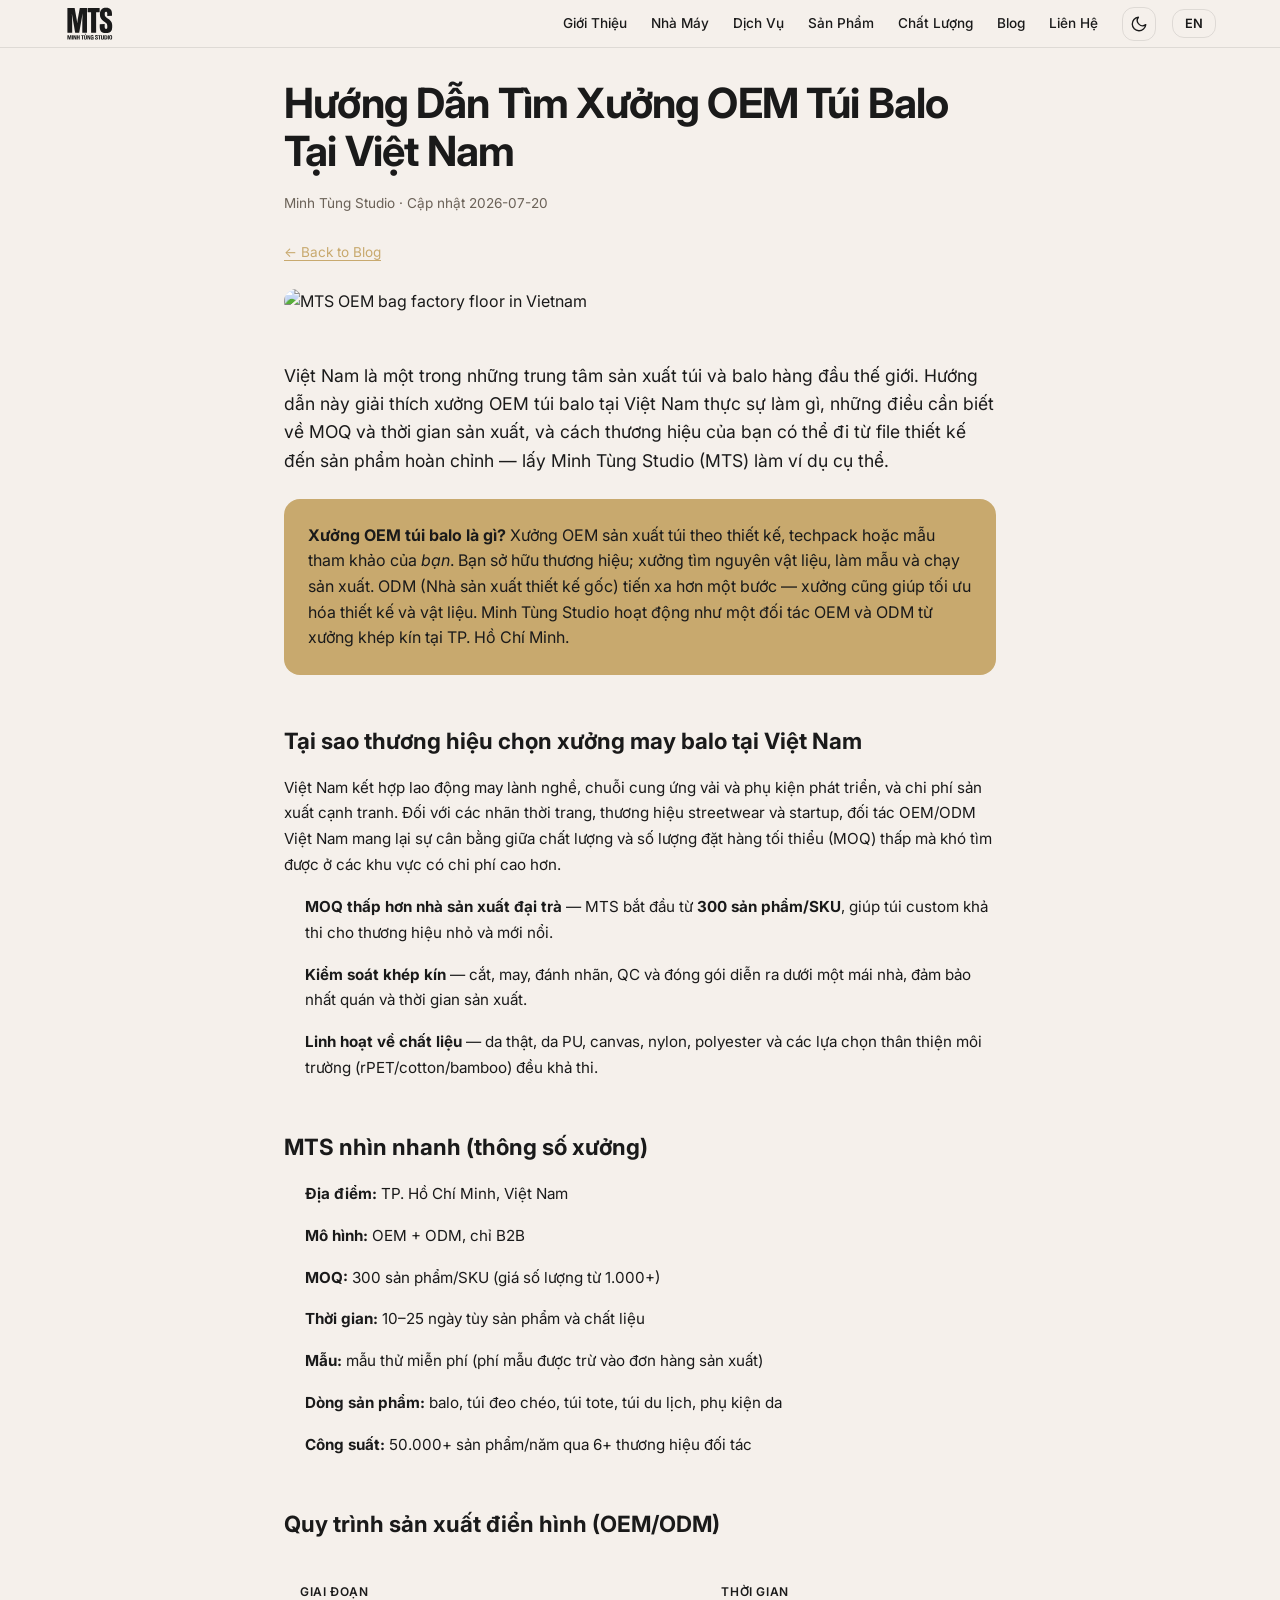
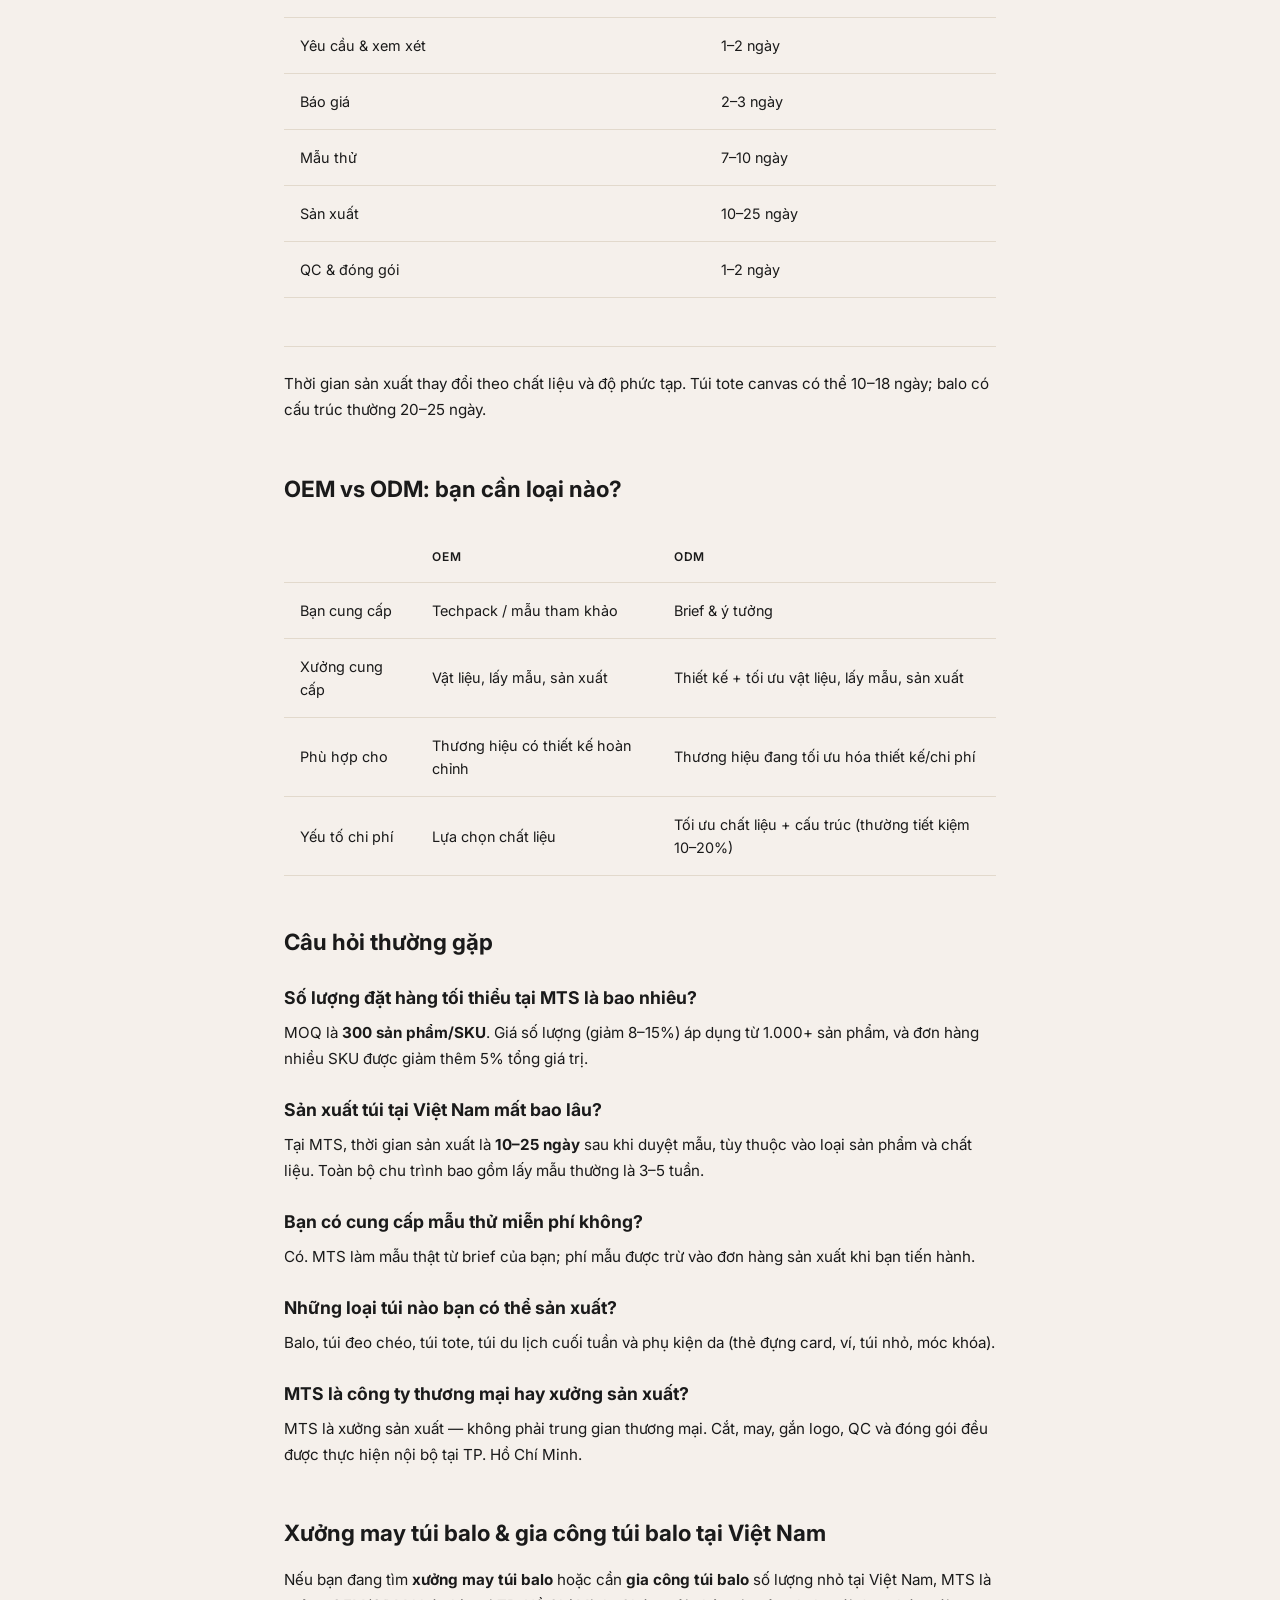
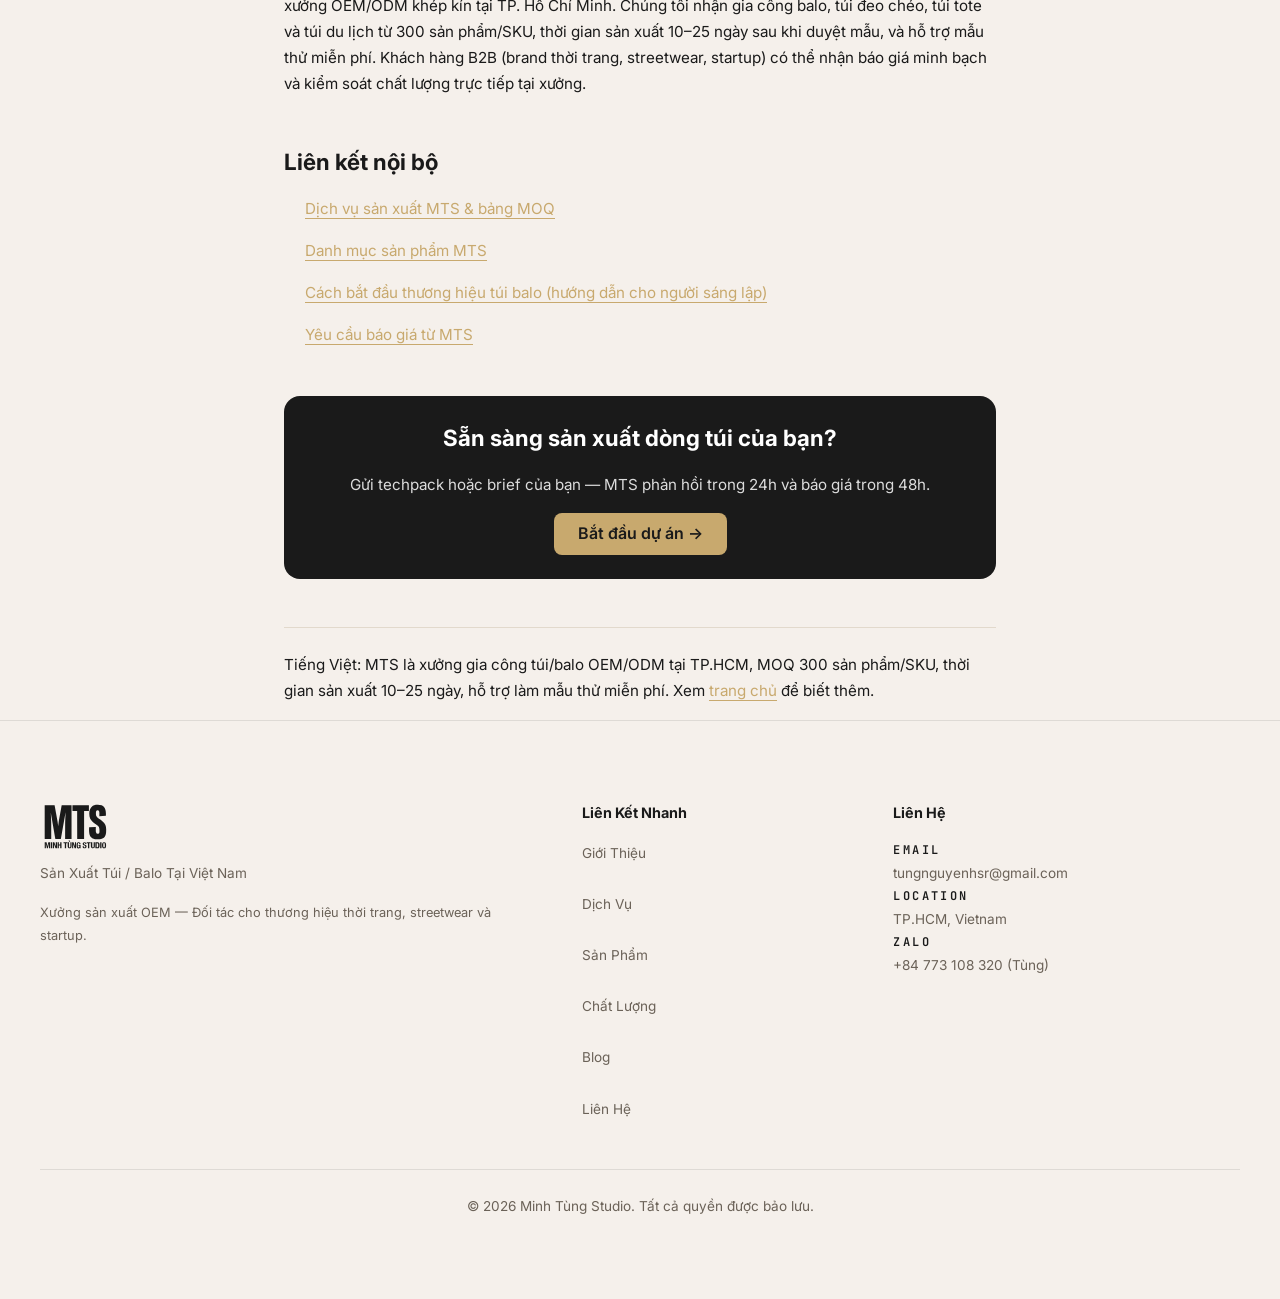
==== commit b112f786: "fix: table styling — alternating rows, hover effect, letter spacing" ====
--- a/blog-oem-bag-vietnam.html
+++ b/blog-oem-bag-vietnam.html
@@ -438,11 +438,12 @@
   width:100%;border-collapse:collapse;margin-top:var(--space-md);
   font-size:0.85rem;
 }
-.lead-time-table th,.lead-time-table td{
-  padding:10px var(--space-sm);text-align:left;border-bottom:1px solid var(--border);
-}
-.lead-time-table th{font-weight:600;color:var(--color-ink);text-transform:uppercase;font-size:0.75rem}
-.lead-time-table td{color:var(--muted)}
+.lead-time-table{width:100%;border-collapse:collapse;margin:var(--space-md) 0;font-size:0.9rem}
+.lead-time-table th,.lead-time-table td{padding:var(--space-sm);text-align:left;border-bottom:1px solid var(--color-border)}
+.lead-time-table th{font-weight:600;color:var(--color-ink);text-transform:uppercase;font-size:0.75rem;letter-spacing:0.05em;background:var(--accent)}
+.lead-time-table td{color:var(--color-text)}
+.lead-time-table tbody tr:nth-child(even){background:var(--accent)}
+.lead-time-table tbody tr:hover{background:var(--color-accent);color:var(--color-ink)}
 
 /* ===== PRODUCTS ===== */
 #products{background:var(--accent)}
@@ -798,7 +799,7 @@
   </ul>
 
   <h2><span lang="vi">Quy trình sản xuất điển hình (OEM/ODM)</span><span lang="en">Typical production timeline (OEM/ODM)</span></h2>
-  <table class="leadtime-table">
+  <table class="lead-time-table">
     <thead><tr><th><span lang="vi">Giai đoạn</span><span lang="en">Stage</span></th><th><span lang="vi">Thời gian</span><span lang="en">Time</span></th></tr></thead>
     <tbody>
       <tr><td><span lang="vi">Yêu cầu &amp; xem xét</span><span lang="en">Inquiry &amp; review</span></td><td><span lang="vi">1–2 ngày</span><span lang="en">1–2 days</span></td></tr>
@@ -811,7 +812,7 @@
   <p class="lang-note"><span lang="vi">Thời gian sản xuất thay đổi theo chất liệu và độ phức tạp. Túi tote canvas có thể 10–18 ngày; balo có cấu trúc thường 20–25 ngày.</span><span lang="en">Lead times vary by material and order complexity. Totes in canvas can run 10–18 days; structured backpacks typically 20–25 days.</span></p>
 
   <h2><span lang="vi">OEM vs ODM: bạn cần loại nào?</span><span lang="en">OEM vs ODM: which do you need?</span></h2>
-  <table class="leadtime-table">
+  <table class="lead-time-table">
     <thead><tr><th></th><th>OEM</th><th>ODM</th></tr></thead>
     <tbody>
       <tr><td><span lang="vi">Bạn cung cấp</span><span lang="en">You provide</span></td><td><span lang="vi">Techpack / mẫu tham khảo</span><span lang="en">Techpack / reference sample</span></td><td><span lang="vi">Brief &amp; ý tưởng</span><span lang="en">Brief &amp; concept</span></td></tr>
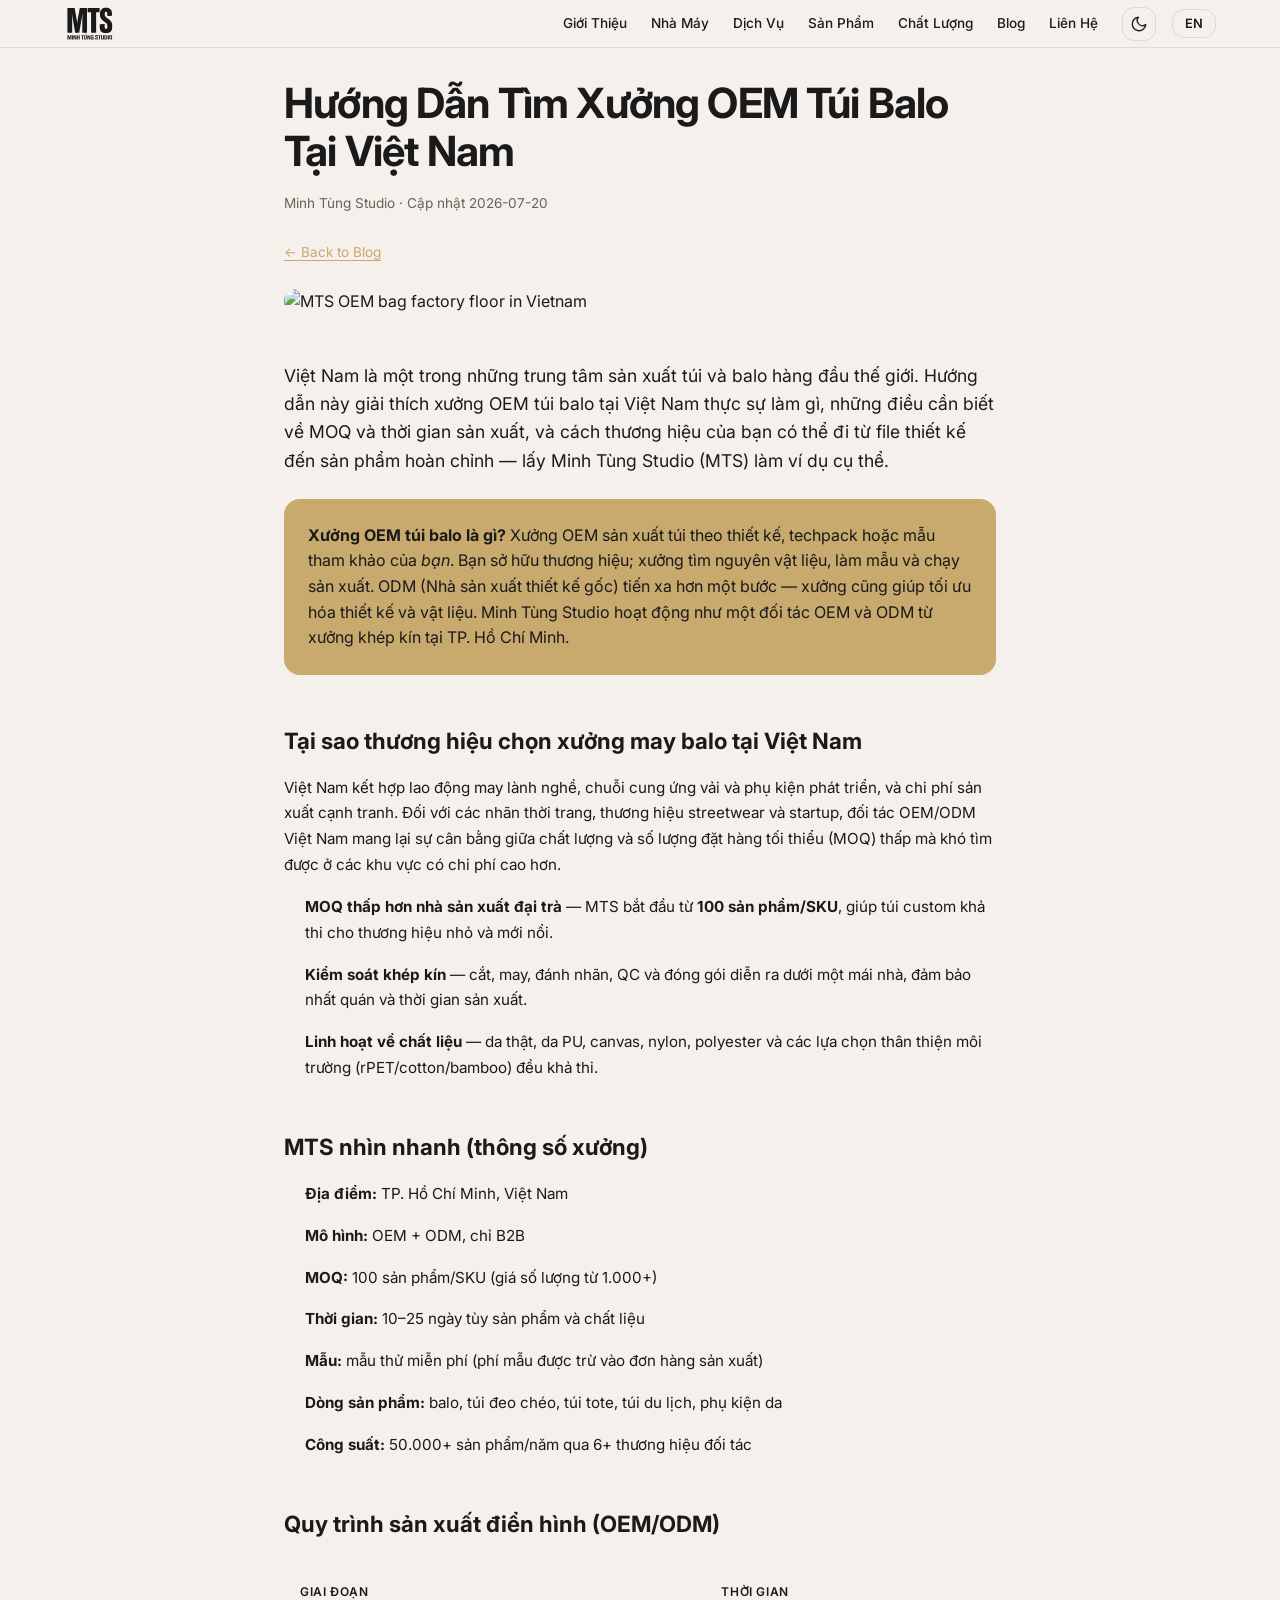
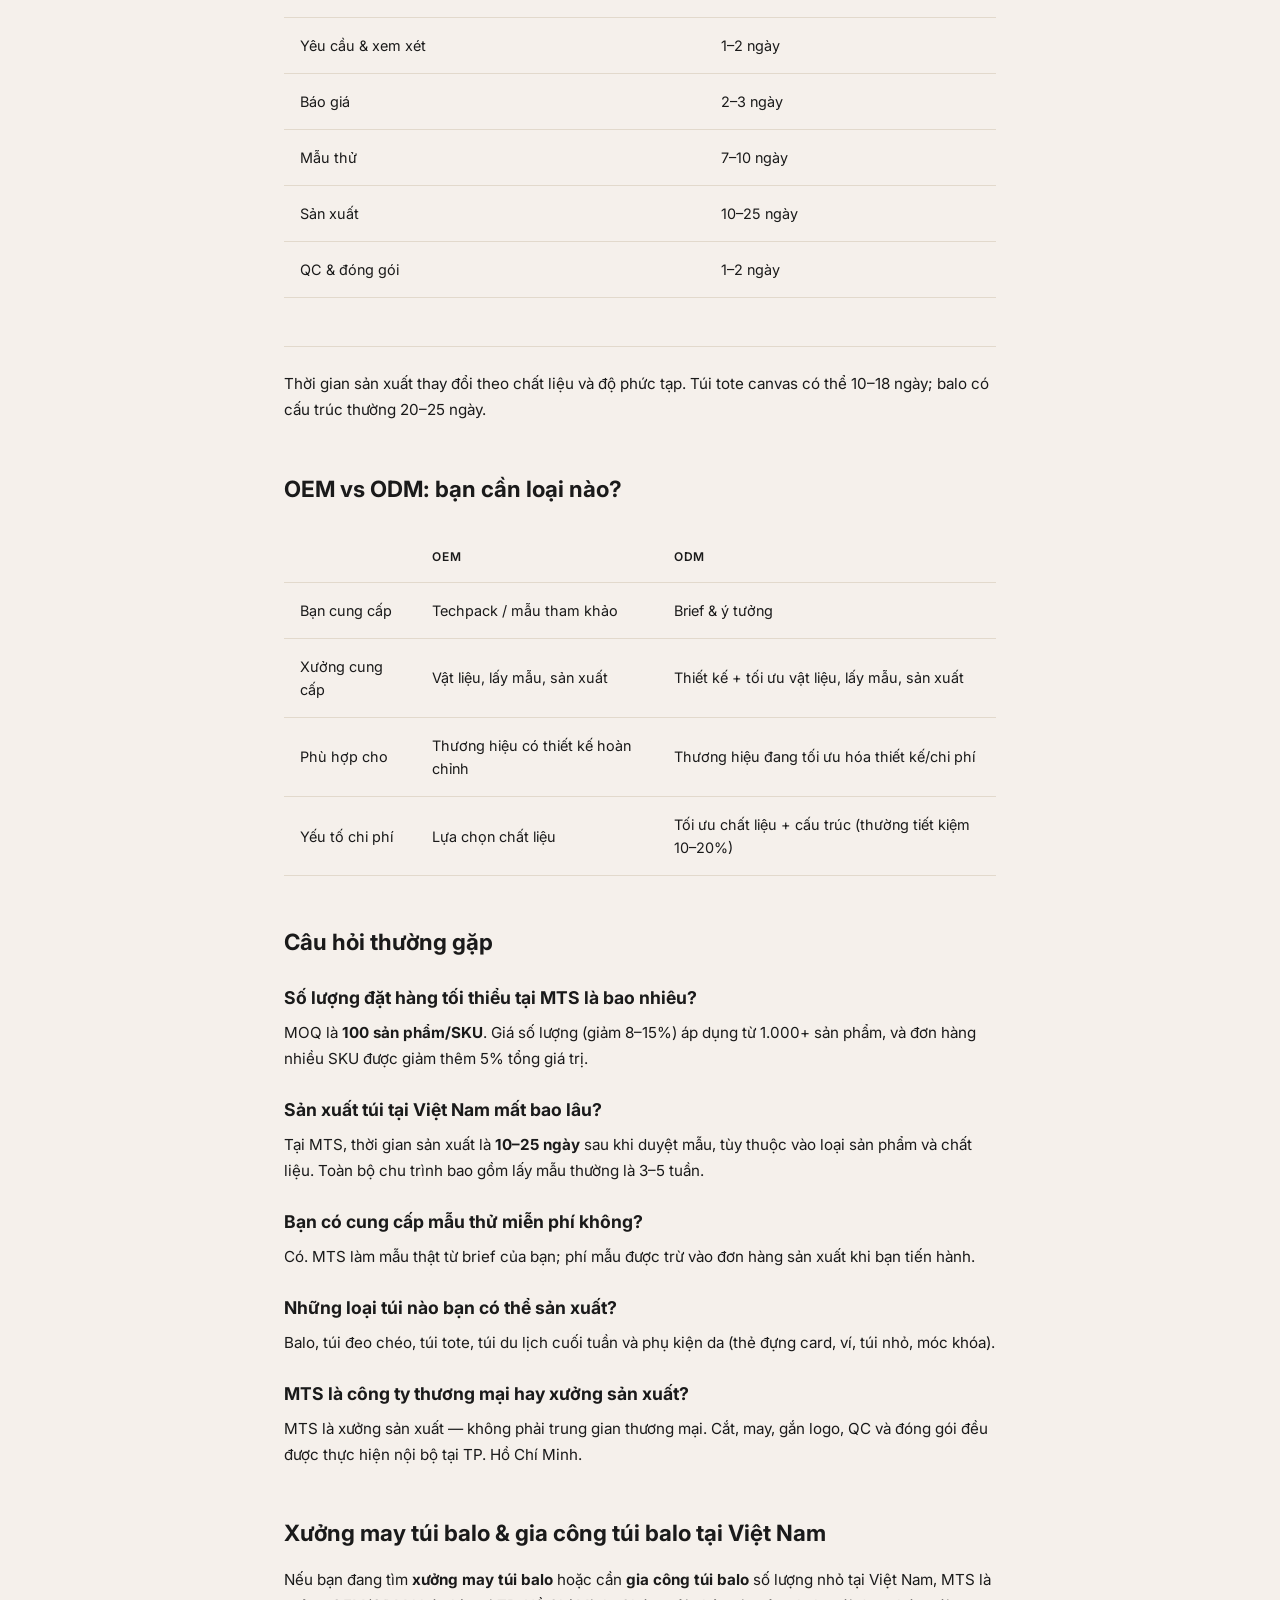
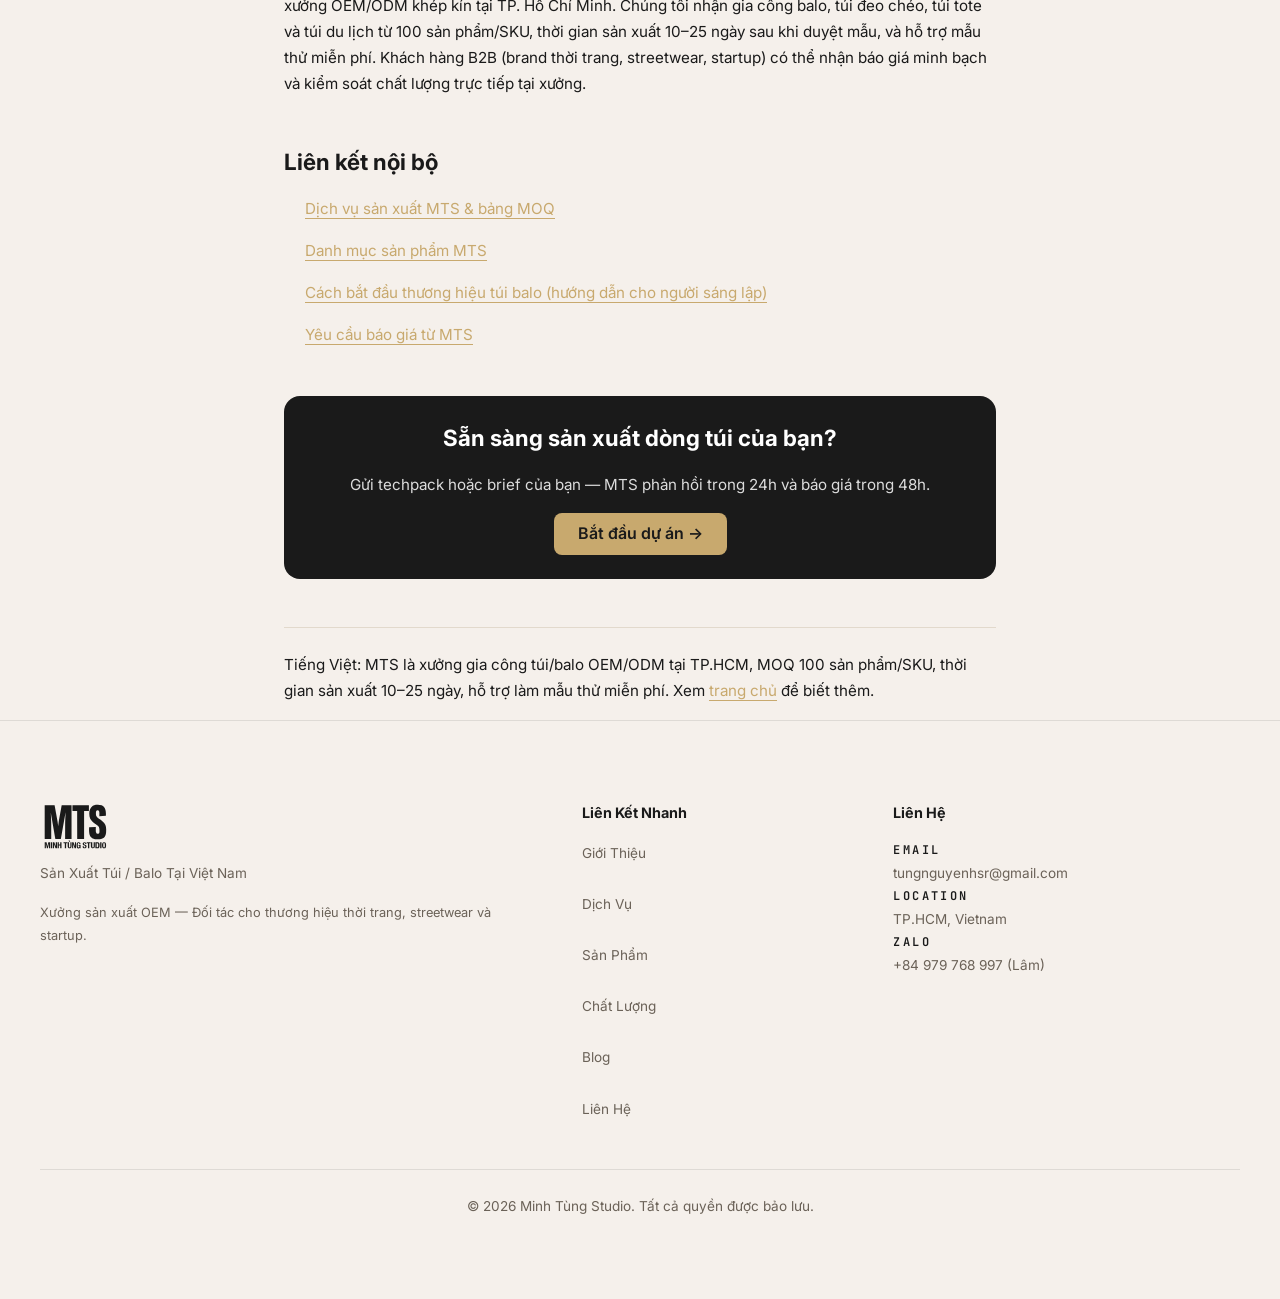
==== commit e94b6a06: "feat: design-consult pivot — hero, services, FAQ, MOQ 100, blog SEO, portfolio" ====
--- a/blog-oem-bag-vietnam.html
+++ b/blog-oem-bag-vietnam.html
@@ -19,11 +19,11 @@
 gtag('js', new Date());
 gtag('config', 'G-XXXXXXXXXX');
 </script>
-<title>OEM Bag Manufacturer Vietnam: How to Source Custom Bags (MTS Guide)</title>
-<meta name="description" content="Guide to choosing an OEM bag manufacturer in Vietnam: MOQ, lead time, OEM vs ODM, and how MTS produces custom bags from 300 pieces. By Minh Tùng Studio.">
+<title>Xưởng Sản Xuất Túi Balo OEM Việt Nam — Tư Vấn Mẫu Miễn Phí, MOQ 100 (MTS Guide)</title>
+<meta name="description" content="Hướng dẫn chọn xưởng sản xuất túi balo OEM tại Việt Nam: MOQ từ 100, tư vấn thiết kế miễn phí, quy trình từ brief đến mẫu thử. Bởi Minh Tùng Studio.">
 <link rel="canonical" href="https://mtsbag.vercel.app/blog-oem-bag-vietnam.html">
-<meta property="og:title" content="OEM Bag Manufacturer Vietnam: How to Source Custom Bags &amp; Backpacks">
-<meta property="og:description" content="OEM bag manufacturer Vietnam guide. MOQ, lead time, OEM vs ODM explained. By Minh T&ugrave;ng Studio.">
+<meta property="og:title" content="Xưởng Sản Xuất Túi Balo OEM Việt Nam — Tư Vấn Mẫu Miễn Phí, MOQ 100">
+<meta property="og:description" content="Hướng dẫn xưởng sản xuất túi balo OEM VN. Tư vấn thiết kế miễn phí, MOQ từ 100, mẫu thử miễn phí khi đặt đơn. Bởi Minh Tùng Studio.">
 <meta property="og:type" content="website">
 <meta property="og:url" content="https://mtsbag.vercel.app/blog-oem-bag-vietnam.html">
 <meta property="og:image" content="https://mtsbag.vercel.app/images/og-image.png">
@@ -31,10 +31,10 @@
 <meta property="og:image:height" content="630">
 <meta property="og:image:alt" content="Minh Tùng Studio — Vietnam bag & backpack manufacturing facility">
 <meta name="twitter:card" content="summary_large_image">
-<meta name="twitter:title" content="OEM Bag Manufacturer Vietnam: How to Source Custom Bags &amp; Backpacks">
-<meta name="twitter:description" content="OEM bag manufacturer Vietnam guide. MOQ, lead time, OEM vs ODM explained. By Minh T&ugrave;ng Studio.">
+<meta name="twitter:title" content="Xưởng Sản Xuất Túi Balo OEM Việt Nam — Tư Vấn Mẫu Miễn Phí, MOQ 100">
+<meta name="twitter:description" content="Hướng dẫn xưởng sản xuất túi balo OEM VN. Tư vấn thiết kế miễn phí, MOQ từ 100, mẫu thử miễn phí khi đặt đơn.">
 <meta name="twitter:image" content="https://mtsbag.vercel.app/images/og-image.png">
-<meta name="keywords" content="OEM bag Vietnam, bag manufacturer guide, custom backpack sourcing, bag MOQ Vietnam">
+<meta name="keywords" content="xưởng sản xuất túi balo OEM, tư vấn thiết kế túi miễn phí, MOQ 100, sản xuất túi số lượng ít, OEM bag Vietnam">
 <link rel="icon" type="image/svg+xml" href="assets/favicon.svg">
 <link rel="apple-touch-icon" href="assets/favicon.svg">
 <link rel="preconnect" href="https://fonts.googleapis.com">
@@ -729,7 +729,7 @@
 </style>
 
 <script type="application/ld+json">
-{"@context":"https://schema.org","@graph":[{"@type":"Organization","@id":"https://mtsbag.vercel.app/#organization","name":"Minh Tùng Studio","alternateName":"MTS","url":"https://mtsbag.vercel.app","description":"OEM bag and backpack manufacturer in Ho Chi Minh City, Vietnam. Specializing in custom backpacks, sling bags, duffels, totes, and leather accessories for fashion brands, streetwear labels, and startups.","email":"tungnguyenhsr@gmail.com","address":{"@type":"PostalAddress","addressLocality":"Ho Chi Minh City","addressCountry":"VN"},"founder":{"@type":"Person","name":"Nguyễn Mạnh Tùng","alternateName":"Tommy"},"knowsAbout":["OEM Manufacturing","Bag and Backpack Production","Leather Goods Manufacturing","Textile Manufacturing","ODM Services"],"numberOfEmployees":{"@type":"QuantitativeValue","minValue":10,"maxValue":50},"hasOfferCatalog":{"@type":"OfferCatalog","name":"Manufacturing Services","itemListElement":[{"@type":"Offer","itemOffered":{"@type":"Service","name":"OEM Manufacturing","description":"Manufacture your bag or backpack design. Send techpack or reference product. We source materials, produce samples, and manufacture bulk."}},{"@type":"Offer","itemOffered":{"@type":"Service","name":"ODM Design & Material Optimization","description":"Design consulting and material alternatives to reduce production costs by 10-20% while maintaining quality and feel."}},{"@type":"Offer","itemOffered":{"@type":"Service","name":"Logo & Branding Services","description":"Logo engraving, embossing, heat transfer printing, and custom hardware branding for bags and accessories."}},{"@type":"Offer","itemOffered":{"@type":"Service","name":"Packaging & Logistics","description":"Packaging per Shopee/TikTok standards and logistics coordination for domestic and international delivery."}}]},"makesOffer":[{"@id":"https://mtsbag.vercel.app/#product-backpack"},{"@id":"https://mtsbag.vercel.app/#product-sling"},{"@id":"https://mtsbag.vercel.app/#product-duffel"},{"@id":"https://mtsbag.vercel.app/#product-tote"},{"@id":"https://mtsbag.vercel.app/#product-leather-accessories"}],"contactPoint":[{"@type":"ContactPoint","contactType":"sales","telephone":"+84 773 108 320","contactOption":"TollFree","description":"Zalo / Phone (Tùng)","availableLanguage":["Vietnamese","English"]},{"@type":"ContactPoint","contactType":"sales","telephone":"+84 979 768 997","description":"WhatsApp (Lâm)","availableLanguage":["Vietnamese","English"]}],"email":"tungnguyenhsr@gmail.com"},{"@type":"Product","@id":"https://mtsbag.vercel.app/#product-backpack","name":"OEM Backpack Manufacturing","description":"Custom backpack production for fashion brands and streetwear labels. Daypacks, laptop backpacks, and fashion backpacks. Padded compartments, multi-pocket configurations, custom hardware.","category":"Backpack","material":["Canvas","PU Leather","Nylon","Polyester"],"manufacturer":{"@id":"https://mtsbag.vercel.app/#organization"},"offers":{"@type":"Offer","priceSpecification":{"@type":"UnitPriceSpecification","price":"0","priceCurrency":"USD","description":"B2B pricing varies by design, materials, quantity, and complexity. Contact for quote."},"eligibleQuantity":{"@type":"QuantitativeValue","minValue":300,"unitText":"Units"},"businessFunction":"http://purl.org/goodrelations/v1#Manufacture"}},{"@type":"Product","@id":"https://mtsbag.vercel.app/#product-sling","name":"OEM Sling & Crossbody Bag Manufacturing","description":"Custom sling bags and crossbody messenger bags for brands. Mini slings, shoulder bags, crossbody messengers. Adjustable straps, zip compartments, custom hardware.","category":"Sling Bag","material":["PU Leather","Canvas","Nylon"],"manufacturer":{"@id":"https://mtsbag.vercel.app/#organization"},"offers":{"@type":"Offer","priceSpecification":{"@type":"UnitPriceSpecification","price":"0","priceCurrency":"USD","description":"B2B pricing varies by design, materials, quantity, and complexity. Contact for quote."},"eligibleQuantity":{"@type":"QuantitativeValue","minValue":300,"unitText":"Units"},"businessFunction":"http://purl.org/goodrelations/v1#Manufacture"}},{"@type":"Product","@id":"https://mtsbag.vercel.app/#product-duffel","name":"OEM Duffel Bag Manufacturing","description":"Custom duffel bags and weekenders for brands. Gym duffels, travel weekender bags, mini duffles. Detachable straps, shoe compartments, coated fabric options.","category":"Duffel Bag","material":["Canvas","PU Leather","Coated Fabrics","Nylon"],"manufacturer":{"@id":"https://mtsbag.vercel.app/#organization"},"offers":{"@type":"Offer","priceSpecification":{"@type":"UnitPriceSpecification","price":"0","priceCurrency":"USD","description":"B2B pricing varies by design, materials, quantity, and complexity. Contact for quote."},"eligibleQuantity":{"@type":"QuantitativeValue","minValue":300,"unitText":"Units"},"businessFunction":"http://purl.org/goodrelations/v1#Manufacture"}},{"@type":"Product","@id":"https://mtsbag.vercel.app/#product-tote","name":"OEM Tote Bag Manufacturing","description":"Custom tote bag production for brands. Structured totes with magnetic closures, foldable totes for events and retail, shopping totes. Reinforced handles, custom lining.","category":"Tote Bag","material":["Canvas","PU Leather","Cotton"],"manufacturer":{"@id":"https://mtsbag.vercel.app/#organization"},"offers":{"@type":"Offer","priceSpecification":{"@type":"UnitPriceSpecification","price":"0","priceCurrency":"USD","description":"B2B pricing varies by design, materials, quantity, and complexity. Contact for quote."},"eligibleQuantity":{"@type":"QuantitativeValue","minValue":300,"unitText":"Units"},"businessFunction":"http://purl.org/goodrelations/v1#Manufacture"}},{"@type":"Product","@id":"https://mtsbag.vercel.app/#product-leather-accessories","name":"OEM Leather Accessory Manufacturing","description":"Custom leather accessories production for brands. Card holders, wallets, small pouches, keychains. Real or PU leather. Ideal for gift-with-purchase programs and accessory collections.","category":"Leather Accessory","material":["Genuine Leather","PU Leather"],"manufacturer":{"@id":"https://mtsbag.vercel.app/#organization"},"offers":{"@type":"Offer","priceSpecification":{"@type":"UnitPriceSpecification","price":"0","priceCurrency":"USD","description":"B2B pricing varies by design, materials, quantity, and complexity. Contact for quote."},"eligibleQuantity":{"@type":"QuantitativeValue","minValue":300,"unitText":"Units"},"businessFunction":"http://purl.org/goodrelations/v1#Manufacture"}},{"@type":"WebSite","@id":"https://mtsbag.vercel.app/#website","url":"https://mtsbag.vercel.app","name":"Minh Tùng Studio — OEM Bag & Backpack Manufacturer Vietnam","description":"Minh Tùng Studio specializes in OEM bag, backpack, and accessories manufacturing in Vietnam. Custom production for fashion brands from 300 pieces.","publisher":{"@id":"https://mtsbag.vercel.app/#organization"},"inLanguage":["vi","en"],"isAccessibleForFree":true}]}
+{"@context":"https://schema.org","@graph":[{"@type":"Organization","@id":"https://mtsbag.vercel.app/#organization","name":"Minh Tùng Studio","alternateName":"MTS","url":"https://mtsbag.vercel.app","description":"OEM bag and backpack manufacturer in Ho Chi Minh City, Vietnam. Specializing in custom backpacks, sling bags, duffels, totes, and leather accessories for fashion brands, streetwear labels, and startups.","email":"tungnguyenhsr@gmail.com","address":{"@type":"PostalAddress","addressLocality":"Ho Chi Minh City","addressCountry":"VN"},"founder":{"@type":"Person","name":"Nguyễn Mạnh Tùng","alternateName":"Tommy"},"knowsAbout":["OEM Manufacturing","Bag and Backpack Production","Leather Goods Manufacturing","Textile Manufacturing","ODM Services"],"numberOfEmployees":{"@type":"QuantitativeValue","minValue":10,"maxValue":50},"hasOfferCatalog":{"@type":"OfferCatalog","name":"Manufacturing Services","itemListElement":[{"@type":"Offer","itemOffered":{"@type":"Service","name":"OEM Manufacturing","description":"Manufacture your bag or backpack design. Send techpack or reference product. We source materials, produce samples, and manufacture bulk."}},{"@type":"Offer","itemOffered":{"@type":"Service","name":"ODM Design & Material Optimization","description":"Design consulting and material alternatives to reduce production costs by 10-20% while maintaining quality and feel."}},{"@type":"Offer","itemOffered":{"@type":"Service","name":"Logo & Branding Services","description":"Logo engraving, embossing, heat transfer printing, and custom hardware branding for bags and accessories."}},{"@type":"Offer","itemOffered":{"@type":"Service","name":"Packaging & Logistics","description":"Packaging per Shopee/TikTok standards and logistics coordination for domestic and international delivery."}}]},"makesOffer":[{"@id":"https://mtsbag.vercel.app/#product-backpack"},{"@id":"https://mtsbag.vercel.app/#product-sling"},{"@id":"https://mtsbag.vercel.app/#product-duffel"},{"@id":"https://mtsbag.vercel.app/#product-tote"},{"@id":"https://mtsbag.vercel.app/#product-leather-accessories"}],"contactPoint":[{"@type":"ContactPoint","contactType":"sales","telephone":"+84 979 768 997","contactOption":"TollFree","description":"Zalo / Phone (Lâm)","availableLanguage":["Vietnamese","English"]},{"@type":"ContactPoint","contactType":"sales","telephone":"+84 773 108 320","description":"WhatsApp (Tùng)","availableLanguage":["Vietnamese","English"]}],"email":"tungnguyenhsr@gmail.com"},{"@type":"Product","@id":"https://mtsbag.vercel.app/#product-backpack","name":"OEM Backpack Manufacturing","description":"Custom backpack production for fashion brands and streetwear labels. Daypacks, laptop backpacks, and fashion backpacks. Padded compartments, multi-pocket configurations, custom hardware.","category":"Backpack","material":["Canvas","PU Leather","Nylon","Polyester"],"manufacturer":{"@id":"https://mtsbag.vercel.app/#organization"},"offers":{"@type":"Offer","priceSpecification":{"@type":"UnitPriceSpecification","price":"0","priceCurrency":"USD","description":"B2B pricing varies by design, materials, quantity, and complexity. Contact for quote."},"eligibleQuantity":{"@type":"QuantitativeValue","minValue":100,"unitText":"Units"},"businessFunction":"http://purl.org/goodrelations/v1#Manufacture"}},{"@type":"Product","@id":"https://mtsbag.vercel.app/#product-sling","name":"OEM Sling & Crossbody Bag Manufacturing","description":"Custom sling bags and crossbody messenger bags for brands. Mini slings, shoulder bags, crossbody messengers. Adjustable straps, zip compartments, custom hardware.","category":"Sling Bag","material":["PU Leather","Canvas","Nylon"],"manufacturer":{"@id":"https://mtsbag.vercel.app/#organization"},"offers":{"@type":"Offer","priceSpecification":{"@type":"UnitPriceSpecification","price":"0","priceCurrency":"USD","description":"B2B pricing varies by design, materials, quantity, and complexity. Contact for quote."},"eligibleQuantity":{"@type":"QuantitativeValue","minValue":100,"unitText":"Units"},"businessFunction":"http://purl.org/goodrelations/v1#Manufacture"}},{"@type":"Product","@id":"https://mtsbag.vercel.app/#product-duffel","name":"OEM Duffel Bag Manufacturing","description":"Custom duffel bags and weekenders for brands. Gym duffels, travel weekender bags, mini duffles. Detachable straps, shoe compartments, coated fabric options.","category":"Duffel Bag","material":["Canvas","PU Leather","Coated Fabrics","Nylon"],"manufacturer":{"@id":"https://mtsbag.vercel.app/#organization"},"offers":{"@type":"Offer","priceSpecification":{"@type":"UnitPriceSpecification","price":"0","priceCurrency":"USD","description":"B2B pricing varies by design, materials, quantity, and complexity. Contact for quote."},"eligibleQuantity":{"@type":"QuantitativeValue","minValue":100,"unitText":"Units"},"businessFunction":"http://purl.org/goodrelations/v1#Manufacture"}},{"@type":"Product","@id":"https://mtsbag.vercel.app/#product-tote","name":"OEM Tote Bag Manufacturing","description":"Custom tote bag production for brands. Structured totes with magnetic closures, foldable totes for events and retail, shopping totes. Reinforced handles, custom lining.","category":"Tote Bag","material":["Canvas","PU Leather","Cotton"],"manufacturer":{"@id":"https://mtsbag.vercel.app/#organization"},"offers":{"@type":"Offer","priceSpecification":{"@type":"UnitPriceSpecification","price":"0","priceCurrency":"USD","description":"B2B pricing varies by design, materials, quantity, and complexity. Contact for quote."},"eligibleQuantity":{"@type":"QuantitativeValue","minValue":100,"unitText":"Units"},"businessFunction":"http://purl.org/goodrelations/v1#Manufacture"}},{"@type":"Product","@id":"https://mtsbag.vercel.app/#product-leather-accessories","name":"OEM Leather Accessory Manufacturing","description":"Custom leather accessories production for brands. Card holders, wallets, small pouches, keychains. Real or PU leather. Ideal for gift-with-purchase programs and accessory collections.","category":"Leather Accessory","material":["Genuine Leather","PU Leather"],"manufacturer":{"@id":"https://mtsbag.vercel.app/#organization"},"offers":{"@type":"Offer","priceSpecification":{"@type":"UnitPriceSpecification","price":"0","priceCurrency":"USD","description":"B2B pricing varies by design, materials, quantity, and complexity. Contact for quote."},"eligibleQuantity":{"@type":"QuantitativeValue","minValue":100,"unitText":"Units"},"businessFunction":"http://purl.org/goodrelations/v1#Manufacture"}},{"@type":"WebSite","@id":"https://mtsbag.vercel.app/#website","url":"https://mtsbag.vercel.app","name":"Minh Tùng Studio — OEM Bag & Backpack Manufacturer Vietnam","description":"Minh Tùng Studio specializes in OEM bag, backpack, and accessories manufacturing in Vietnam. Custom production for fashion brands from 100 pieces — free design consult — free design consult.","publisher":{"@id":"https://mtsbag.vercel.app/#organization"},"inLanguage":["vi","en"],"isAccessibleForFree":true}]}
 </script>
 </head>
 <body>
@@ -782,7 +782,7 @@
   <h2><span lang="vi">Tại sao thương hiệu chọn xưởng may balo tại Việt Nam</span><span lang="en">Why brands choose a bag factory in Vietnam</span></h2>
   <p><span lang="vi">Việt Nam kết hợp lao động may lành nghề, chuỗi cung ứng vải và phụ kiện phát triển, và chi phí sản xuất cạnh tranh. Đối với các nhãn thời trang, thương hiệu streetwear và startup, đối tác OEM/ODM Việt Nam mang lại sự cân bằng giữa chất lượng và số lượng đặt hàng tối thiểu (MOQ) thấp mà khó tìm được ở các khu vực có chi phí cao hơn.</span><span lang="en">Vietnam combines skilled sewing labor, mature textile and hardware supply chains, and competitive production costs. For fashion labels, streetwear brands, and startups, a Vietnamese OEM/ODM partner offers a balance of quality and low minimum order quantities (MOQs) that is hard to match in higher-cost regions.</span></p>
   <ul>
-    <li><span lang="vi"><strong>MOQ thấp hơn nhà sản xuất đại trà</strong> — MTS bắt đầu từ <strong>300 sản phẩm/SKU</strong>, giúp túi custom khả thi cho thương hiệu nhỏ và mới nổi.</span><span lang="en"><strong>Lower MOQ than mass manufacturers</strong> — MTS starts at <strong>300 pieces per SKU</strong>, making custom bags viable for small and emerging brands.</span></li>
+    <li><span lang="vi"><strong>MOQ thấp hơn nhà sản xuất đại trà</strong> — MTS bắt đầu từ <strong>100 sản phẩm/SKU</strong>, giúp túi custom khả thi cho thương hiệu nhỏ và mới nổi.</span><span lang="en"><strong>Lower MOQ than mass manufacturers</strong> — MTS starts at <strong>100 pieces per SKU</strong>, making custom bags viable for small and emerging brands.</span></li>
     <li><span lang="vi"><strong>Kiểm soát khép kín</strong> — cắt, may, đánh nhãn, QC và đóng gói diễn ra dưới một mái nhà, đảm bảo nhất quán và thời gian sản xuất.</span><span lang="en"><strong>Closed-loop control</strong> — cutting, sewing, branding, QC, and packing happen under one roof, which protects consistency and lead time.</span></li>
     <li><span lang="vi"><strong>Linh hoạt về chất liệu</strong> — da thật, da PU, canvas, nylon, polyester và các lựa chọn thân thiện môi trường (rPET/cotton/bamboo) đều khả thi.</span><span lang="en"><strong>Material flexibility</strong> — genuine leather, PU leather, canvas, nylon, polyester, and eco options (rPET/cotton/bamboo) are all workable.</span></li>
   </ul>
@@ -791,7 +791,7 @@
   <ul>
     <li><span lang="vi"><strong>Địa điểm:</strong> TP. Hồ Chí Minh, Việt Nam</span><span lang="en"><strong>Location:</strong> Ho Chi Minh City, Vietnam</span></li>
     <li><span lang="vi"><strong>Mô hình:</strong> OEM + ODM, chỉ B2B</span><span lang="en"><strong>Model:</strong> OEM + ODM, B2B only</span></li>
-    <li><span lang="vi"><strong>MOQ:</strong> 300 sản phẩm/SKU (giá số lượng từ 1.000+)</span><span lang="en"><strong>MOQ:</strong> 300 pieces / SKU (volume pricing from 1,000+)</span></li>
+    <li><span lang="vi"><strong>MOQ:</strong> 100 sản phẩm/SKU (giá số lượng từ 1.000+)</span><span lang="en"><strong>MOQ:</strong> 100 pieces / SKU (volume pricing from 1,000+)</span></li>
     <li><span lang="vi"><strong>Thời gian:</strong> 10–25 ngày tùy sản phẩm và chất liệu</span><span lang="en"><strong>Lead time:</strong> 10–25 days depending on product and material</span></li>
     <li><span lang="vi"><strong>Mẫu:</strong> mẫu thử miễn phí (phí mẫu được trừ vào đơn hàng sản xuất)</span><span lang="en"><strong>Sample:</strong> free physical sample (sample fee deducted from production order)</span></li>
     <li><span lang="vi"><strong>Dòng sản phẩm:</strong> balo, túi đeo chéo, túi tote, túi du lịch, phụ kiện da</span><span lang="en"><strong>Product lines:</strong> backpacks, sling/crossbody bags, totes, duffels, leather accessories</span></li>
@@ -825,7 +825,7 @@
   <h2><span lang="vi">Câu hỏi thường gặp</span><span lang="en">Frequently asked questions</span></h2>
   <div class="faq">
     <h3><span lang="vi">Số lượng đặt hàng tối thiểu tại MTS là bao nhiêu?</span><span lang="en">What is the minimum order quantity at MTS?</span></h3>
-    <p><span lang="vi">MOQ là <strong>300 sản phẩm/SKU</strong>. Giá số lượng (giảm 8–15%) áp dụng từ 1.000+ sản phẩm, và đơn hàng nhiều SKU được giảm thêm 5% tổng giá trị.</span><span lang="en">MOQ is <strong>300 pieces per SKU</strong>. Volume pricing (8–15% off) applies from 1,000+ pieces, and multi-SKU orders get an additional 5% off the total.</span></p>
+    <p><span lang="vi">MOQ là <strong>100 sản phẩm/SKU</strong>. Giá số lượng (giảm 8–15%) áp dụng từ 1.000+ sản phẩm, và đơn hàng nhiều SKU được giảm thêm 5% tổng giá trị.</span><span lang="en">MOQ is <strong>100 pieces per SKU</strong>. Volume pricing (8–15% off) applies from 1,000+ pieces, and multi-SKU orders get an additional 5% off the total.</span></p>
   </div>
   <div class="faq">
     <h3><span lang="vi">Sản xuất túi tại Việt Nam mất bao lâu?</span><span lang="en">How long does bag production take in Vietnam?</span></h3>
@@ -845,7 +845,7 @@
   </div>
 
   <h2>Xưởng may túi balo &amp; gia công túi balo tại Việt Nam</h2>
-  <p>Nếu bạn đang tìm <strong>xưởng may túi balo</strong> hoặc cần <strong>gia công túi balo</strong> số lượng nhỏ tại Việt Nam, MTS là xưởng OEM/ODM khép kín tại TP. Hồ Chí Minh. Chúng tôi nhận gia công balo, túi đeo chéo, túi tote và túi du lịch từ 300 sản phẩm/SKU, thời gian sản xuất 10–25 ngày sau khi duyệt mẫu, và hỗ trợ mẫu thử miễn phí. Khách hàng B2B (brand thời trang, streetwear, startup) có thể nhận báo giá minh bạch và kiểm soát chất lượng trực tiếp tại xưởng.</p>
+  <p>Nếu bạn đang tìm <strong>xưởng may túi balo</strong> hoặc cần <strong>gia công túi balo</strong> số lượng nhỏ tại Việt Nam, MTS là xưởng OEM/ODM khép kín tại TP. Hồ Chí Minh. Chúng tôi nhận gia công balo, túi đeo chéo, túi tote và túi du lịch từ 100 sản phẩm/SKU, thời gian sản xuất 10–25 ngày sau khi duyệt mẫu, và hỗ trợ mẫu thử miễn phí. Khách hàng B2B (brand thời trang, streetwear, startup) có thể nhận báo giá minh bạch và kiểm soát chất lượng trực tiếp tại xưởng.</p>
 
   <h2><span lang="vi">Liên kết nội bộ</span><span lang="en">Internal links</span></h2>
   <ul>
@@ -861,7 +861,7 @@
     <a href="index.html#contact"><span lang="vi">Bắt đầu dự án →</span><span lang="en">Start your project →</span></a>
   </div>
 
-  <p class="lang-note">Tiếng Việt: MTS là xưởng gia công túi/balo OEM/ODM tại TP.HCM, MOQ 300 sản phẩm/SKU, thời gian sản xuất 10–25 ngày, hỗ trợ làm mẫu thử miễn phí. Xem <a href="index.html">trang chủ</a> để biết thêm.</p>
+  <p class="lang-note">Tiếng Việt: MTS là xưởng gia công túi/balo OEM/ODM tại TP.HCM, MOQ 100 sản phẩm/SKU, thời gian sản xuất 10–25 ngày, hỗ trợ làm mẫu thử miễn phí. Xem <a href="index.html">trang chủ</a> để biết thêm.</p>
 </article>
 <!-- ===== FOOTER ===== -->
 <footer>
@@ -897,8 +897,8 @@
       <h4 lang="en">Contact</h4>
       <p><span class="mono-label" style="margin:0">EMAIL</span> tungnguyenhsr@gmail.com</p>
       <p><span class="mono-label" style="margin:0">LOCATION</span> TP.HCM, Vietnam</p>
-      <p lang="vi"><span class="mono-label" style="margin:0">ZALO</span> +84 773 108 320 (Tùng)</p>
-      <p lang="en"><span class="mono-label" style="margin:0">WHATSAPP</span> +84 979 768 997 (Lâm)</p>
+      <p lang="vi"><span class="mono-label" style="margin:0">ZALO</span> +84 979 768 997 (Lâm)</p>
+      <p lang="en"><span class="mono-label" style="margin:0">WHATSAPP</span> +84 773 108 320 (Tùng)</p>
     </div>
   </div>
   <div class="footer-bottom">
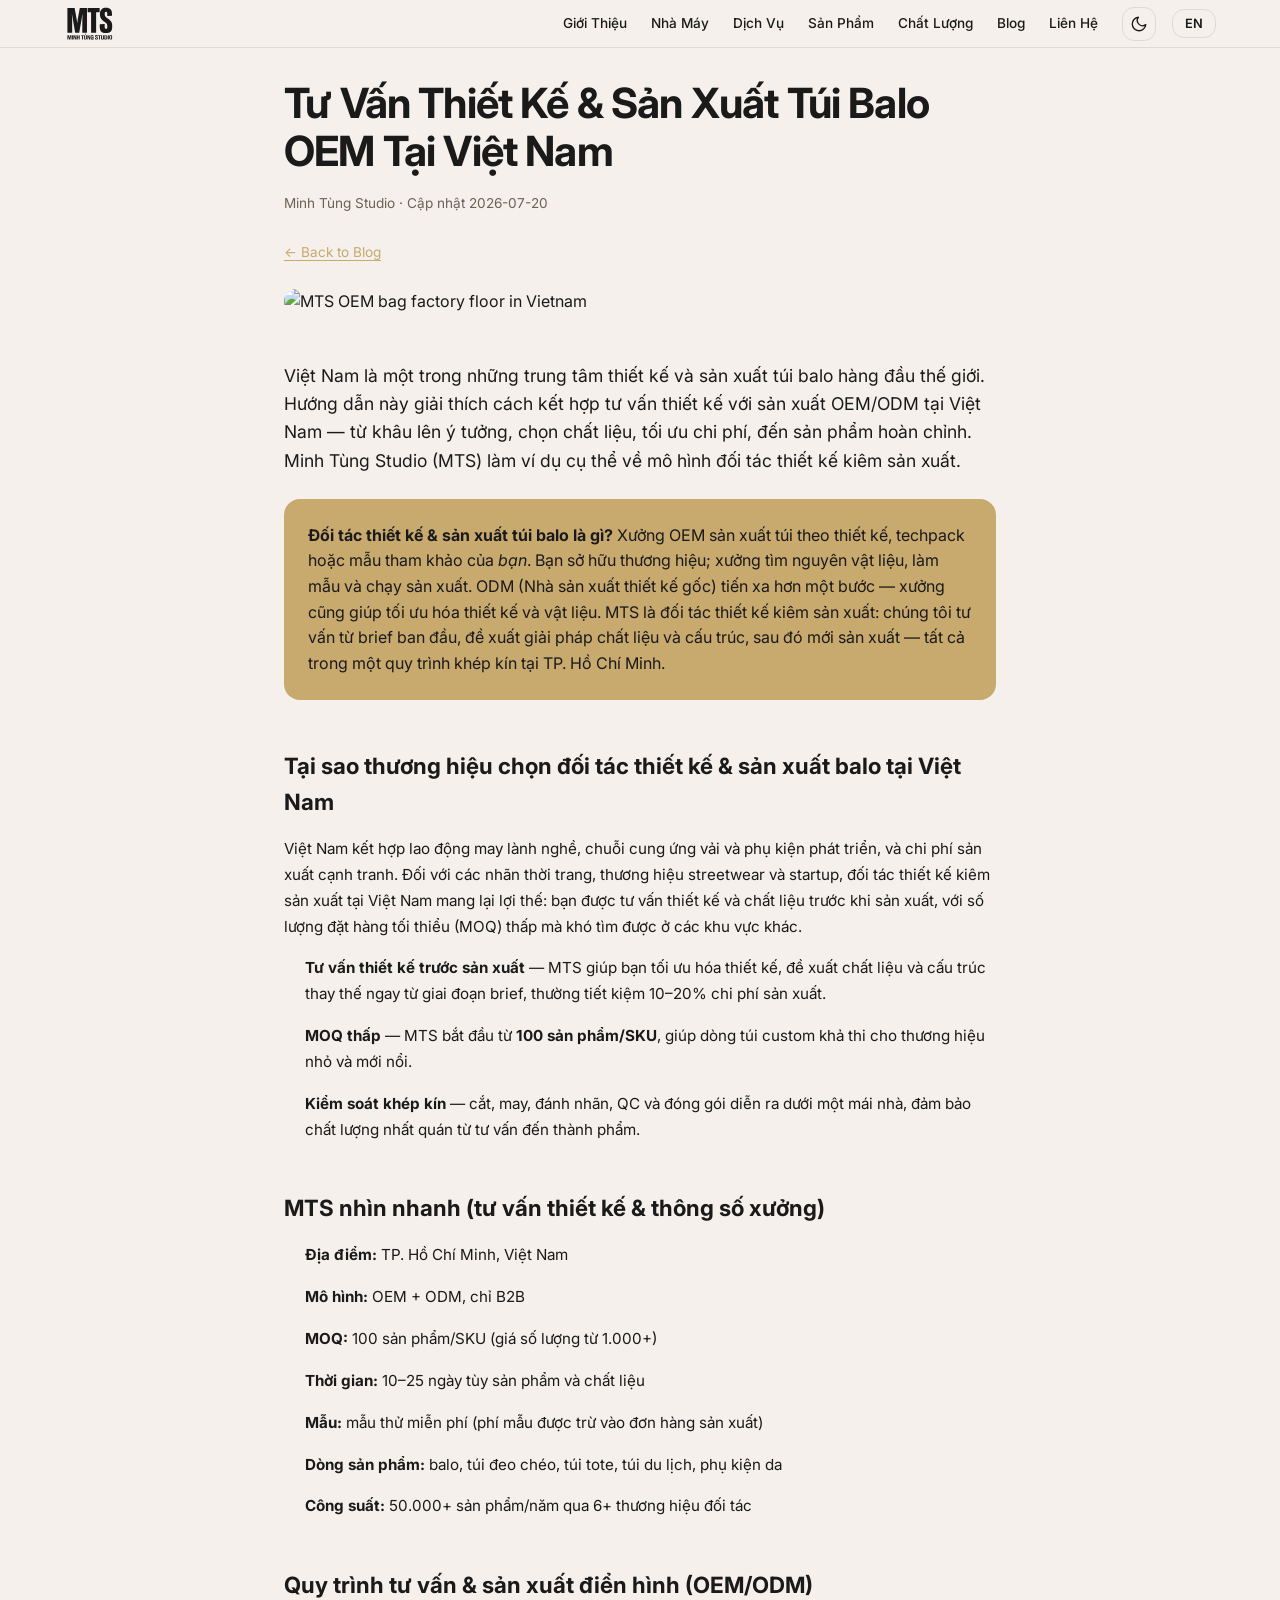
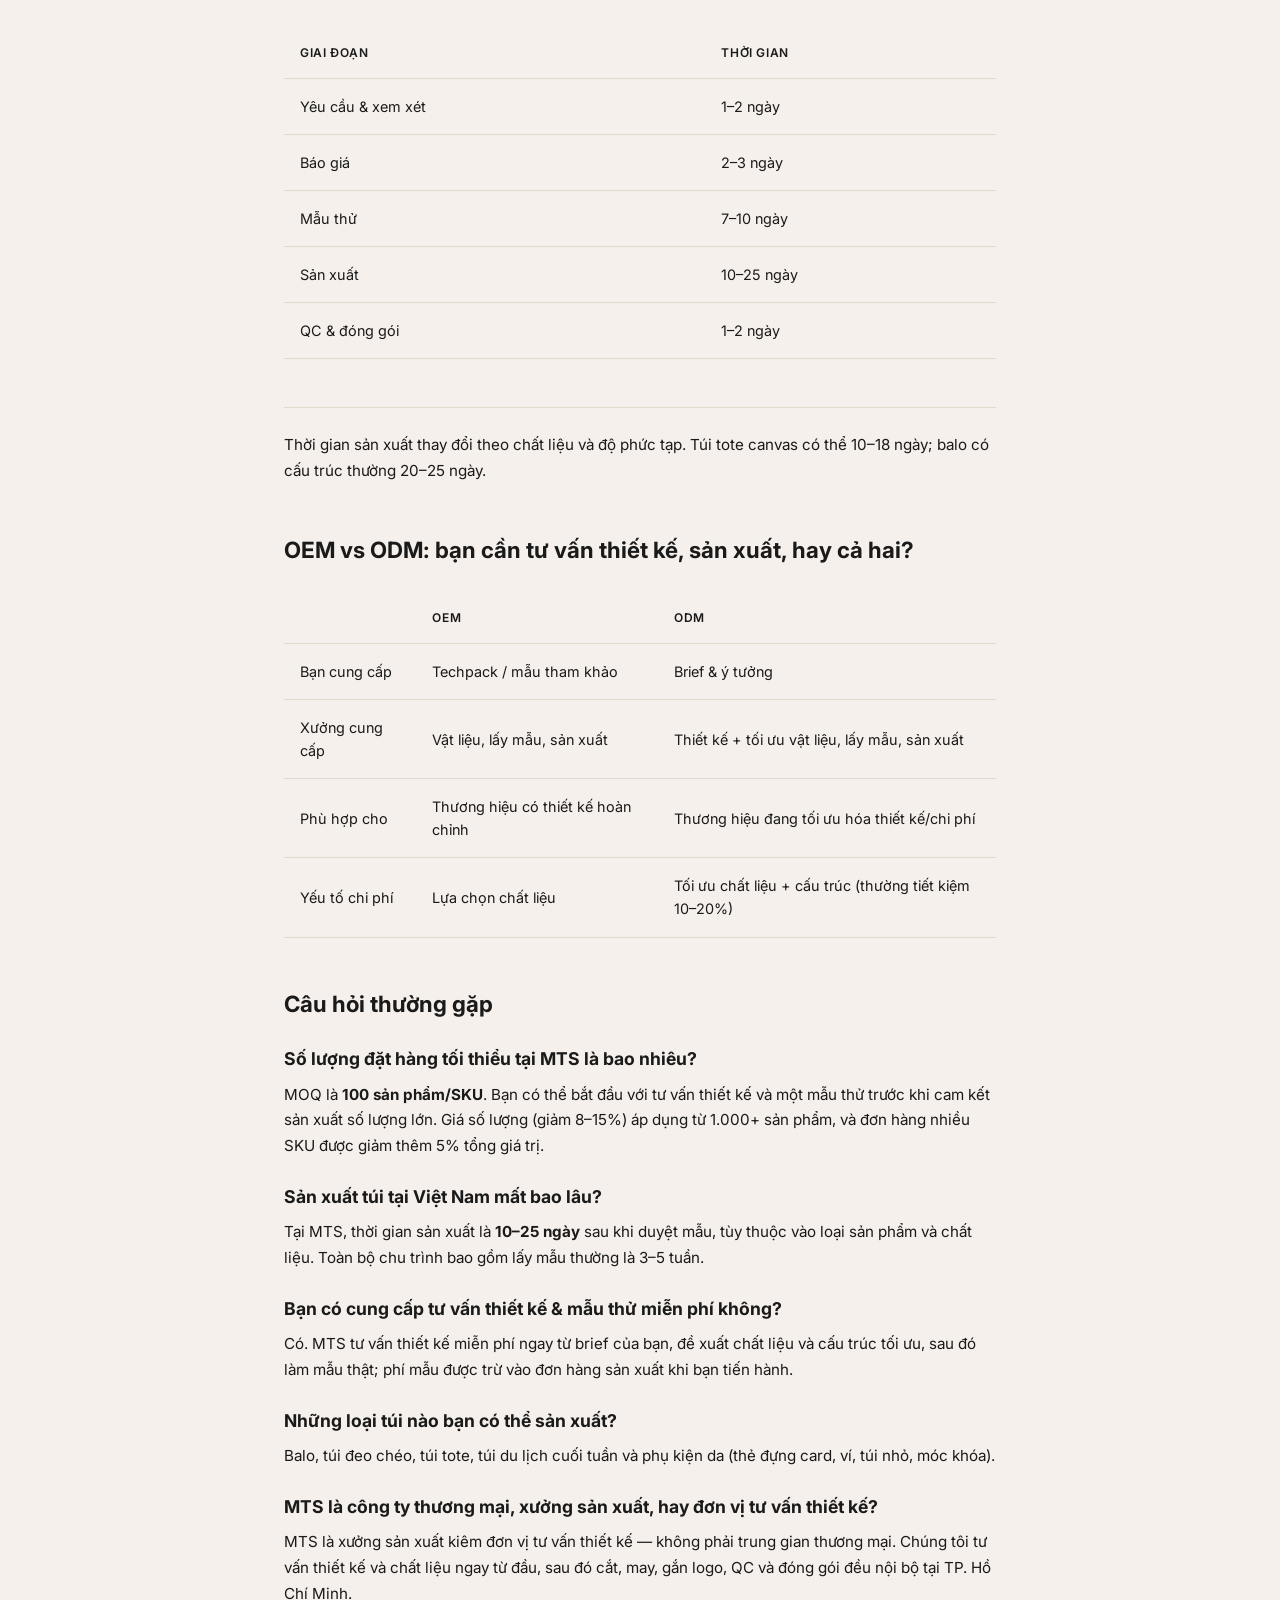
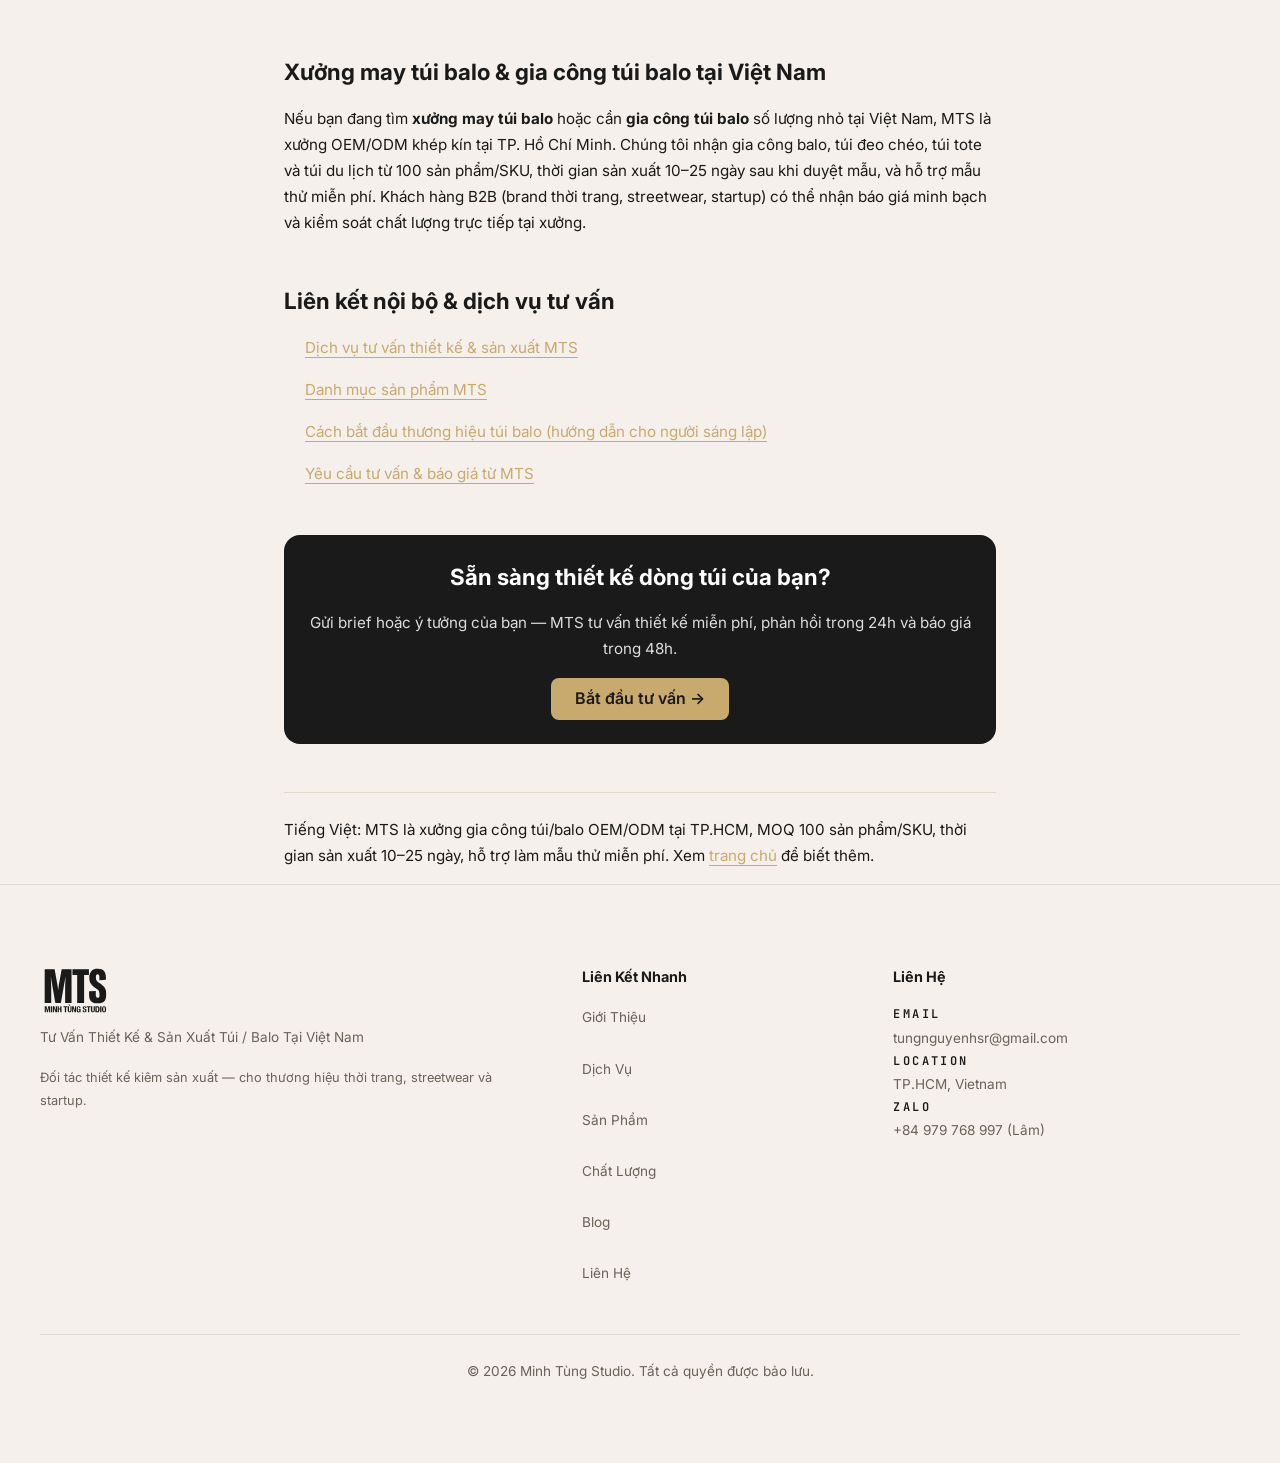
==== commit 269d56ff: "fix: duplicate email in JSON-LD Organization + add BlogPosting schema to blog posts + fix robots.txt" ====
--- a/blog-oem-bag-vietnam.html
+++ b/blog-oem-bag-vietnam.html
@@ -21,19 +21,23 @@
 </script>
 <title>Xưởng Sản Xuất Túi Balo OEM Việt Nam — Tư Vấn Mẫu Miễn Phí, MOQ 100 (MTS Guide)</title>
 <meta name="description" content="Hướng dẫn chọn xưởng sản xuất túi balo OEM tại Việt Nam: MOQ từ 100, tư vấn thiết kế miễn phí, quy trình từ brief đến mẫu thử. Bởi Minh Tùng Studio.">
-<link rel="canonical" href="https://mtsbag.vercel.app/blog-oem-bag-vietnam.html">
+<link rel="canonical" href="https://mts-bag.vercel.app/blog-oem-bag-vietnam.html">
+<link rel="alternate" hreflang="vi" href="https://mts-bag.vercel.app/blog-oem-bag-vietnam.html">
+<link rel="alternate" hreflang="en" href="https://mts-bag.vercel.app/blog-oem-bag-vietnam.html?lang=en">
+<!-- Google Search Console: add your verification meta tag here -->
+<link rel="alternate" hreflang="x-default" href="https://mts-bag.vercel.app/blog-oem-bag-vietnam.html">
 <meta property="og:title" content="Xưởng Sản Xuất Túi Balo OEM Việt Nam — Tư Vấn Mẫu Miễn Phí, MOQ 100">
 <meta property="og:description" content="Hướng dẫn xưởng sản xuất túi balo OEM VN. Tư vấn thiết kế miễn phí, MOQ từ 100, mẫu thử miễn phí khi đặt đơn. Bởi Minh Tùng Studio.">
 <meta property="og:type" content="website">
-<meta property="og:url" content="https://mtsbag.vercel.app/blog-oem-bag-vietnam.html">
-<meta property="og:image" content="https://mtsbag.vercel.app/images/og-image.png">
+<meta property="og:url" content="https://mts-bag.vercel.app/blog-oem-bag-vietnam.html">
+<meta property="og:image" content="https://mts-bag.vercel.app/images/og-image.png">
 <meta property="og:image:width" content="1200">
 <meta property="og:image:height" content="630">
 <meta property="og:image:alt" content="Minh Tùng Studio — Vietnam bag & backpack manufacturing facility">
 <meta name="twitter:card" content="summary_large_image">
 <meta name="twitter:title" content="Xưởng Sản Xuất Túi Balo OEM Việt Nam — Tư Vấn Mẫu Miễn Phí, MOQ 100">
 <meta name="twitter:description" content="Hướng dẫn xưởng sản xuất túi balo OEM VN. Tư vấn thiết kế miễn phí, MOQ từ 100, mẫu thử miễn phí khi đặt đơn.">
-<meta name="twitter:image" content="https://mtsbag.vercel.app/images/og-image.png">
+<meta name="twitter:image" content="https://mts-bag.vercel.app/images/og-image.png">
 <meta name="keywords" content="xưởng sản xuất túi balo OEM, tư vấn thiết kế túi miễn phí, MOQ 100, sản xuất túi số lượng ít, OEM bag Vietnam">
 <link rel="icon" type="image/svg+xml" href="assets/favicon.svg">
 <link rel="apple-touch-icon" href="assets/favicon.svg">
@@ -729,8 +733,12 @@
 </style>
 
 <script type="application/ld+json">
-{"@context":"https://schema.org","@graph":[{"@type":"Organization","@id":"https://mtsbag.vercel.app/#organization","name":"Minh Tùng Studio","alternateName":"MTS","url":"https://mtsbag.vercel.app","description":"OEM bag and backpack manufacturer in Ho Chi Minh City, Vietnam. Specializing in custom backpacks, sling bags, duffels, totes, and leather accessories for fashion brands, streetwear labels, and startups.","email":"tungnguyenhsr@gmail.com","address":{"@type":"PostalAddress","addressLocality":"Ho Chi Minh City","addressCountry":"VN"},"founder":{"@type":"Person","name":"Nguyễn Mạnh Tùng","alternateName":"Tommy"},"knowsAbout":["OEM Manufacturing","Bag and Backpack Production","Leather Goods Manufacturing","Textile Manufacturing","ODM Services"],"numberOfEmployees":{"@type":"QuantitativeValue","minValue":10,"maxValue":50},"hasOfferCatalog":{"@type":"OfferCatalog","name":"Manufacturing Services","itemListElement":[{"@type":"Offer","itemOffered":{"@type":"Service","name":"OEM Manufacturing","description":"Manufacture your bag or backpack design. Send techpack or reference product. We source materials, produce samples, and manufacture bulk."}},{"@type":"Offer","itemOffered":{"@type":"Service","name":"ODM Design & Material Optimization","description":"Design consulting and material alternatives to reduce production costs by 10-20% while maintaining quality and feel."}},{"@type":"Offer","itemOffered":{"@type":"Service","name":"Logo & Branding Services","description":"Logo engraving, embossing, heat transfer printing, and custom hardware branding for bags and accessories."}},{"@type":"Offer","itemOffered":{"@type":"Service","name":"Packaging & Logistics","description":"Packaging per Shopee/TikTok standards and logistics coordination for domestic and international delivery."}}]},"makesOffer":[{"@id":"https://mtsbag.vercel.app/#product-backpack"},{"@id":"https://mtsbag.vercel.app/#product-sling"},{"@id":"https://mtsbag.vercel.app/#product-duffel"},{"@id":"https://mtsbag.vercel.app/#product-tote"},{"@id":"https://mtsbag.vercel.app/#product-leather-accessories"}],"contactPoint":[{"@type":"ContactPoint","contactType":"sales","telephone":"+84 979 768 997","contactOption":"TollFree","description":"Zalo / Phone (Lâm)","availableLanguage":["Vietnamese","English"]},{"@type":"ContactPoint","contactType":"sales","telephone":"+84 773 108 320","description":"WhatsApp (Tùng)","availableLanguage":["Vietnamese","English"]}],"email":"tungnguyenhsr@gmail.com"},{"@type":"Product","@id":"https://mtsbag.vercel.app/#product-backpack","name":"OEM Backpack Manufacturing","description":"Custom backpack production for fashion brands and streetwear labels. Daypacks, laptop backpacks, and fashion backpacks. Padded compartments, multi-pocket configurations, custom hardware.","category":"Backpack","material":["Canvas","PU Leather","Nylon","Polyester"],"manufacturer":{"@id":"https://mtsbag.vercel.app/#organization"},"offers":{"@type":"Offer","priceSpecification":{"@type":"UnitPriceSpecification","price":"0","priceCurrency":"USD","description":"B2B pricing varies by design, materials, quantity, and complexity. Contact for quote."},"eligibleQuantity":{"@type":"QuantitativeValue","minValue":100,"unitText":"Units"},"businessFunction":"http://purl.org/goodrelations/v1#Manufacture"}},{"@type":"Product","@id":"https://mtsbag.vercel.app/#product-sling","name":"OEM Sling & Crossbody Bag Manufacturing","description":"Custom sling bags and crossbody messenger bags for brands. Mini slings, shoulder bags, crossbody messengers. Adjustable straps, zip compartments, custom hardware.","category":"Sling Bag","material":["PU Leather","Canvas","Nylon"],"manufacturer":{"@id":"https://mtsbag.vercel.app/#organization"},"offers":{"@type":"Offer","priceSpecification":{"@type":"UnitPriceSpecification","price":"0","priceCurrency":"USD","description":"B2B pricing varies by design, materials, quantity, and complexity. Contact for quote."},"eligibleQuantity":{"@type":"QuantitativeValue","minValue":100,"unitText":"Units"},"businessFunction":"http://purl.org/goodrelations/v1#Manufacture"}},{"@type":"Product","@id":"https://mtsbag.vercel.app/#product-duffel","name":"OEM Duffel Bag Manufacturing","description":"Custom duffel bags and weekenders for brands. Gym duffels, travel weekender bags, mini duffles. Detachable straps, shoe compartments, coated fabric options.","category":"Duffel Bag","material":["Canvas","PU Leather","Coated Fabrics","Nylon"],"manufacturer":{"@id":"https://mtsbag.vercel.app/#organization"},"offers":{"@type":"Offer","priceSpecification":{"@type":"UnitPriceSpecification","price":"0","priceCurrency":"USD","description":"B2B pricing varies by design, materials, quantity, and complexity. Contact for quote."},"eligibleQuantity":{"@type":"QuantitativeValue","minValue":100,"unitText":"Units"},"businessFunction":"http://purl.org/goodrelations/v1#Manufacture"}},{"@type":"Product","@id":"https://mtsbag.vercel.app/#product-tote","name":"OEM Tote Bag Manufacturing","description":"Custom tote bag production for brands. Structured totes with magnetic closures, foldable totes for events and retail, shopping totes. Reinforced handles, custom lining.","category":"Tote Bag","material":["Canvas","PU Leather","Cotton"],"manufacturer":{"@id":"https://mtsbag.vercel.app/#organization"},"offers":{"@type":"Offer","priceSpecification":{"@type":"UnitPriceSpecification","price":"0","priceCurrency":"USD","description":"B2B pricing varies by design, materials, quantity, and complexity. Contact for quote."},"eligibleQuantity":{"@type":"QuantitativeValue","minValue":100,"unitText":"Units"},"businessFunction":"http://purl.org/goodrelations/v1#Manufacture"}},{"@type":"Product","@id":"https://mtsbag.vercel.app/#product-leather-accessories","name":"OEM Leather Accessory Manufacturing","description":"Custom leather accessories production for brands. Card holders, wallets, small pouches, keychains. Real or PU leather. Ideal for gift-with-purchase programs and accessory collections.","category":"Leather Accessory","material":["Genuine Leather","PU Leather"],"manufacturer":{"@id":"https://mtsbag.vercel.app/#organization"},"offers":{"@type":"Offer","priceSpecification":{"@type":"UnitPriceSpecification","price":"0","priceCurrency":"USD","description":"B2B pricing varies by design, materials, quantity, and complexity. Contact for quote."},"eligibleQuantity":{"@type":"QuantitativeValue","minValue":100,"unitText":"Units"},"businessFunction":"http://purl.org/goodrelations/v1#Manufacture"}},{"@type":"WebSite","@id":"https://mtsbag.vercel.app/#website","url":"https://mtsbag.vercel.app","name":"Minh Tùng Studio — OEM Bag & Backpack Manufacturer Vietnam","description":"Minh Tùng Studio specializes in OEM bag, backpack, and accessories manufacturing in Vietnam. Custom production for fashion brands from 100 pieces — free design consult — free design consult.","publisher":{"@id":"https://mtsbag.vercel.app/#organization"},"inLanguage":["vi","en"],"isAccessibleForFree":true}]}
+{"@context":"https://schema.org","@graph":[{"@type":"Organization","@id":"https://mts-bag.vercel.app/#organization","name":"Minh Tùng Studio","alternateName":"MTS","url":"https://mts-bag.vercel.app","description":"OEM bag and backpack manufacturer in Ho Chi Minh City, Vietnam. Specializing in custom backpacks, sling bags, duffels, totes, and leather accessories for fashion brands, streetwear labels, and startups.","email":"tungnguyenhsr@gmail.com","address":{"@type":"PostalAddress","addressLocality":"Ho Chi Minh City","addressCountry":"VN"},"founder":{"@type":"Person","name":"Nguyễn Mạnh Tùng","alternateName":"Tommy"},"knowsAbout":["OEM Manufacturing","Bag and Backpack Production","Leather Goods Manufacturing","Textile Manufacturing","ODM Services"],"numberOfEmployees":{"@type":"QuantitativeValue","minValue":10,"maxValue":50},"hasOfferCatalog":{"@type":"OfferCatalog","name":"Manufacturing Services","itemListElement":[{"@type":"Offer","itemOffered":{"@type":"Service","name":"OEM Manufacturing","description":"Manufacture your bag or backpack design. Send techpack or reference product. We source materials, produce samples, and manufacture bulk."}},{"@type":"Offer","itemOffered":{"@type":"Service","name":"ODM Design & Material Optimization","description":"Design consulting and material alternatives to reduce production costs by 10-20% while maintaining quality and feel."}},{"@type":"Offer","itemOffered":{"@type":"Service","name":"Logo & Branding Services","description":"Logo engraving, embossing, heat transfer printing, and custom hardware branding for bags and accessories."}},{"@type":"Offer","itemOffered":{"@type":"Service","name":"Packaging & Logistics","description":"Packaging per Shopee/TikTok standards and logistics coordination for domestic and international delivery."}}]},"makesOffer":[{"@id":"https://mts-bag.vercel.app/#product-backpack"},{"@id":"https://mts-bag.vercel.app/#product-sling"},{"@id":"https://mts-bag.vercel.app/#product-duffel"},{"@id":"https://mts-bag.vercel.app/#product-tote"},{"@id":"https://mts-bag.vercel.app/#product-leather-accessories"}],"contactPoint":[{"@type":"ContactPoint","contactType":"sales","telephone":"+84 979 768 997","contactOption":"TollFree","description":"Zalo / Phone (Lâm)","availableLanguage":["Vietnamese","English"]},{"@type":"ContactPoint","contactType":"sales","telephone":"+84 773 108 320","description":"WhatsApp (Tùng)","availableLanguage":["Vietnamese","English"]}]},{"@type":"Product","@id":"https://mts-bag.vercel.app/#product-backpack","name":"OEM Backpack Manufacturing","description":"Custom backpack production for fashion brands and streetwear labels. Daypacks, laptop backpacks, and fashion backpacks. Padded compartments, multi-pocket configurations, custom hardware.","category":"Backpack","material":["Canvas","PU Leather","Nylon","Polyester"],"manufacturer":{"@id":"https://mts-bag.vercel.app/#organization"},"offers":{"@type":"Offer","priceSpecification":{"@type":"UnitPriceSpecification","price":"0","priceCurrency":"USD","description":"B2B pricing varies by design, materials, quantity, and complexity. Contact for quote."},"eligibleQuantity":{"@type":"QuantitativeValue","minValue":100,"unitText":"Units"},"businessFunction":"http://purl.org/goodrelations/v1#Manufacture"}},{"@type":"Product","@id":"https://mts-bag.vercel.app/#product-sling","name":"OEM Sling & Crossbody Bag Manufacturing","description":"Custom sling bags and crossbody messenger bags for brands. Mini slings, shoulder bags, crossbody messengers. Adjustable straps, zip compartments, custom hardware.","category":"Sling Bag","material":["PU Leather","Canvas","Nylon"],"manufacturer":{"@id":"https://mts-bag.vercel.app/#organization"},"offers":{"@type":"Offer","priceSpecification":{"@type":"UnitPriceSpecification","price":"0","priceCurrency":"USD","description":"B2B pricing varies by design, materials, quantity, and complexity. Contact for quote."},"eligibleQuantity":{"@type":"QuantitativeValue","minValue":100,"unitText":"Units"},"businessFunction":"http://purl.org/goodrelations/v1#Manufacture"}},{"@type":"Product","@id":"https://mts-bag.vercel.app/#product-duffel","name":"OEM Duffel Bag Manufacturing","description":"Custom duffel bags and weekenders for brands. Gym duffels, travel weekender bags, mini duffles. Detachable straps, shoe compartments, coated fabric options.","category":"Duffel Bag","material":["Canvas","PU Leather","Coated Fabrics","Nylon"],"manufacturer":{"@id":"https://mts-bag.vercel.app/#organization"},"offers":{"@type":"Offer","priceSpecification":{"@type":"UnitPriceSpecification","price":"0","priceCurrency":"USD","description":"B2B pricing varies by design, materials, quantity, and complexity. Contact for quote."},"eligibleQuantity":{"@type":"QuantitativeValue","minValue":100,"unitText":"Units"},"businessFunction":"http://purl.org/goodrelations/v1#Manufacture"}},{"@type":"Product","@id":"https://mts-bag.vercel.app/#product-tote","name":"OEM Tote Bag Manufacturing","description":"Custom tote bag production for brands. Structured totes with magnetic closures, foldable totes for events and retail, shopping totes. Reinforced handles, custom lining.","category":"Tote Bag","material":["Canvas","PU Leather","Cotton"],"manufacturer":{"@id":"https://mts-bag.vercel.app/#organization"},"offers":{"@type":"Offer","priceSpecification":{"@type":"UnitPriceSpecification","price":"0","priceCurrency":"USD","description":"B2B pricing varies by design, materials, quantity, and complexity. Contact for quote."},"eligibleQuantity":{"@type":"QuantitativeValue","minValue":100,"unitText":"Units"},"businessFunction":"http://purl.org/goodrelations/v1#Manufacture"}},{"@type":"Product","@id":"https://mts-bag.vercel.app/#product-leather-accessories","name":"OEM Leather Accessory Manufacturing","description":"Custom leather accessories production for brands. Card holders, wallets, small pouches, keychains. Real or PU leather. Ideal for gift-with-purchase programs and accessory collections.","category":"Leather Accessory","material":["Genuine Leather","PU Leather"],"manufacturer":{"@id":"https://mts-bag.vercel.app/#organization"},"offers":{"@type":"Offer","priceSpecification":{"@type":"UnitPriceSpecification","price":"0","priceCurrency":"USD","description":"B2B pricing varies by design, materials, quantity, and complexity. Contact for quote."},"eligibleQuantity":{"@type":"QuantitativeValue","minValue":100,"unitText":"Units"},"businessFunction":"http://purl.org/goodrelations/v1#Manufacture"}},{"@type":"WebSite","@id":"https://mts-bag.vercel.app/#website","url":"https://mts-bag.vercel.app","name":"Minh Tùng Studio — OEM Bag & Backpack Manufacturer Vietnam","description":"Minh Tùng Studio specializes in OEM bag, backpack, and accessories manufacturing in Vietnam. Custom production for fashion brands from 100 pieces — free design consult — free design consult.","publisher":{"@id":"https://mts-bag.vercel.app/#organization"},"inLanguage":["vi","en"],"isAccessibleForFree":true}]}
 </script>
+<script type="application/ld+json">
+{"@context":"https://schema.org","@type":"BlogPosting","headline":"Tư Vấn Thiết Kế & Sản Xuất Túi Balo OEM Tại Việt Nam - Bag Design & OEM Manufacturing Vietnam","description":"Hướng dẫn kết hợp tư vấn thiết kế với sản xuất OEM/ODM túi balo tại Việt Nam - từ ý tưởng, chọn chất liệu, tối ưu chi phí đến sản phẩm hoàn chỉnh.","image":"https://mts-bag.vercel.app/images/hero-factory-floor.png","url":"https://mts-bag.vercel.app/blog-oem-bag-vietnam","datePublished":"2026-07-16","dateModified":"2026-07-20","author":{"@type":"Organization","name":"Minh Tùng Studio","url":"https://mts-bag.vercel.app"},"publisher":{"@type":"Organization","name":"Minh Tùng Studio","logo":{"@type":"ImageObject","url":"https://mts-bag.vercel.app/assets/mts-logo-dark.svg"}},"mainEntityOfPage":{"@type":"WebPage","@id":"https://mts-bag.vercel.app/blog-oem-bag-vietnam"}}
+</script>
+
 </head>
 <body>
 
@@ -766,28 +774,28 @@
   </div>
 </nav>
 <article class="wrap">
-  <h1><span lang="vi">Hướng Dẫn Tìm Xưởng OEM Túi Balo Tại Việt Nam</span><span lang="en">OEM Bag Manufacturer Vietnam: How to Source Custom Bags &amp; Backpacks</span></h1>
+  <h1><span lang="vi">Tư Vấn Thiết Kế &amp; Sản Xuất Túi Balo OEM Tại Việt Nam</span><span lang="en">Bag Design &amp; OEM Manufacturing Vietnam: From Concept to Custom Production</span></h1>
   <p class="meta" style="margin-bottom:var(--space-md)"><span lang="vi">Minh Tùng Studio · Cập nhật 2026-07-20</span><span lang="en">Minh Tùng Studio · Updated 2026-07-20</span></p>
 
   <p style="margin-bottom:var(--space-md)"><a href="blog.html" style="color:var(--color-accent);text-decoration:none;border-bottom:1px solid var(--color-accent);font-size:0.85rem">&larr; Back to Blog</a></p>
 
   <img src="images/hero-factory-floor.png" alt="MTS OEM bag factory floor in Vietnam" style="width:100%;height:auto;border-radius:var(--radius-lg);margin-bottom:var(--space-lg);display:block">
 
-  <p class="lead"><span lang="vi">Việt Nam là một trong những trung tâm sản xuất túi và balo hàng đầu thế giới. Hướng dẫn này giải thích xưởng OEM túi balo tại Việt Nam thực sự làm gì, những điều cần biết về MOQ và thời gian sản xuất, và cách thương hiệu của bạn có thể đi từ file thiết kế đến sản phẩm hoàn chỉnh — lấy Minh Tùng Studio (MTS) làm ví dụ cụ thể.</span><span lang="en">Vietnam is one of the world's leading hubs for bag and backpack manufacturing. This guide explains what an OEM bag manufacturer in Vietnam actually does, what to expect on MOQ and lead time, and how brands like yours can move from a design file to a finished product — using Minh Tùng Studio (MTS) as a concrete example.</span></p>
+  <p class="lead"><span lang="vi">Việt Nam là một trong những trung tâm thiết kế và sản xuất túi balo hàng đầu thế giới. Hướng dẫn này giải thích cách kết hợp tư vấn thiết kế với sản xuất OEM/ODM tại Việt Nam — từ khâu lên ý tưởng, chọn chất liệu, tối ưu chi phí, đến sản phẩm hoàn chỉnh. Minh Tùng Studio (MTS) làm ví dụ cụ thể về mô hình đối tác thiết kế kiêm sản xuất.</span><span lang="en">Vietnam is one of the world's leading hubs for bag design and manufacturing. This guide explains how design consulting combined with OEM/ODM production works in Vietnam — from concept development and material selection to cost optimization and finished product. Minh Tùng Studio (MTS) serves as a concrete example of the design-meets-manufacturing partnership model.</span></p>
 
   <div class="def">
-    <strong><span lang="vi">Xưởng OEM túi balo là gì?</span><span lang="en">What is an OEM bag manufacturer?</span></strong> <span lang="vi">Xưởng OEM sản xuất túi theo thiết kế, techpack hoặc mẫu tham khảo của <em>bạn</em>. Bạn sở hữu thương hiệu; xưởng tìm nguyên vật liệu, làm mẫu và chạy sản xuất. ODM (Nhà sản xuất thiết kế gốc) tiến xa hơn một bước — xưởng cũng giúp tối ưu hóa thiết kế và vật liệu. Minh Tùng Studio hoạt động như một đối tác OEM và ODM từ xưởng khép kín tại TP. Hồ Chí Minh.</span><span lang="en">An OEM (Original Equipment Manufacturer) bag factory produces bags to <em>your</em> design, techpack, or reference sample. You own the brand; the factory sources materials, builds samples, and runs production. ODM (Original Design Manufacturer) goes one step further — the factory also helps optimize the design and materials. Minh Tùng Studio operates as both an OEM and ODM partner from its closed-loop workshop in Ho Chi Minh City.</span>
+    <strong><span lang="vi">Đối tác thiết kế &amp; sản xuất túi balo là gì?</span><span lang="en">What is a bag design &amp; manufacturing partner?</span></strong> <span lang="vi">Xưởng OEM sản xuất túi theo thiết kế, techpack hoặc mẫu tham khảo của <em>bạn</em>. Bạn sở hữu thương hiệu; xưởng tìm nguyên vật liệu, làm mẫu và chạy sản xuất. ODM (Nhà sản xuất thiết kế gốc) tiến xa hơn một bước — xưởng cũng giúp tối ưu hóa thiết kế và vật liệu. MTS là đối tác thiết kế kiêm sản xuất: chúng tôi tư vấn từ brief ban đầu, đề xuất giải pháp chất liệu và cấu trúc, sau đó mới sản xuất — tất cả trong một quy trình khép kín tại TP. Hồ Chí Minh.</span><span lang="en">An OEM bag factory produces bags to <em>your</em> design, techpack, or reference sample. You own the brand; the factory sources materials, builds samples, and runs production. ODM goes further — the factory also helps optimize the design and materials. MTS operates as a design-and-manufacturing partner: we consult from the initial brief, propose material and construction solutions, then produce — all in a closed-loop process in Ho Chi Minh City.</span>
   </div>
 
-  <h2><span lang="vi">Tại sao thương hiệu chọn xưởng may balo tại Việt Nam</span><span lang="en">Why brands choose a bag factory in Vietnam</span></h2>
-  <p><span lang="vi">Việt Nam kết hợp lao động may lành nghề, chuỗi cung ứng vải và phụ kiện phát triển, và chi phí sản xuất cạnh tranh. Đối với các nhãn thời trang, thương hiệu streetwear và startup, đối tác OEM/ODM Việt Nam mang lại sự cân bằng giữa chất lượng và số lượng đặt hàng tối thiểu (MOQ) thấp mà khó tìm được ở các khu vực có chi phí cao hơn.</span><span lang="en">Vietnam combines skilled sewing labor, mature textile and hardware supply chains, and competitive production costs. For fashion labels, streetwear brands, and startups, a Vietnamese OEM/ODM partner offers a balance of quality and low minimum order quantities (MOQs) that is hard to match in higher-cost regions.</span></p>
+  <h2><span lang="vi">Tại sao thương hiệu chọn đối tác thiết kế &amp; sản xuất balo tại Việt Nam</span><span lang="en">Why brands choose a bag design &amp; manufacturing partner in Vietnam</span></h2>
+  <p><span lang="vi">Việt Nam kết hợp lao động may lành nghề, chuỗi cung ứng vải và phụ kiện phát triển, và chi phí sản xuất cạnh tranh. Đối với các nhãn thời trang, thương hiệu streetwear và startup, đối tác thiết kế kiêm sản xuất tại Việt Nam mang lại lợi thế: bạn được tư vấn thiết kế và chất liệu trước khi sản xuất, với số lượng đặt hàng tối thiểu (MOQ) thấp mà khó tìm được ở các khu vực khác.</span><span lang="en">Vietnam combines skilled sewing labor, mature textile and hardware supply chains, and competitive production costs. For fashion labels, streetwear brands, and startups, a design-and-manufacturing partner in Vietnam offers a unique advantage: you get design and material consulting before production, with low minimum order quantities (MOQs) that are hard to match in higher-cost regions.</span></p>
   <ul>
-    <li><span lang="vi"><strong>MOQ thấp hơn nhà sản xuất đại trà</strong> — MTS bắt đầu từ <strong>100 sản phẩm/SKU</strong>, giúp túi custom khả thi cho thương hiệu nhỏ và mới nổi.</span><span lang="en"><strong>Lower MOQ than mass manufacturers</strong> — MTS starts at <strong>100 pieces per SKU</strong>, making custom bags viable for small and emerging brands.</span></li>
-    <li><span lang="vi"><strong>Kiểm soát khép kín</strong> — cắt, may, đánh nhãn, QC và đóng gói diễn ra dưới một mái nhà, đảm bảo nhất quán và thời gian sản xuất.</span><span lang="en"><strong>Closed-loop control</strong> — cutting, sewing, branding, QC, and packing happen under one roof, which protects consistency and lead time.</span></li>
-    <li><span lang="vi"><strong>Linh hoạt về chất liệu</strong> — da thật, da PU, canvas, nylon, polyester và các lựa chọn thân thiện môi trường (rPET/cotton/bamboo) đều khả thi.</span><span lang="en"><strong>Material flexibility</strong> — genuine leather, PU leather, canvas, nylon, polyester, and eco options (rPET/cotton/bamboo) are all workable.</span></li>
+    <li><span lang="vi"><strong>Tư vấn thiết kế trước sản xuất</strong> — MTS giúp bạn tối ưu hóa thiết kế, đề xuất chất liệu và cấu trúc thay thế ngay từ giai đoạn brief, thường tiết kiệm 10–20% chi phí sản xuất.</span><span lang="en"><strong>Design consulting before production</strong> — MTS helps you optimize your design, suggest alternative materials and construction from the brief stage, often saving 10–20% on production costs.</span></li>
+    <li><span lang="vi"><strong>MOQ thấp</strong> — MTS bắt đầu từ <strong>100 sản phẩm/SKU</strong>, giúp dòng túi custom khả thi cho thương hiệu nhỏ và mới nổi.</span><span lang="en"><strong>Low MOQ</strong> — MTS starts at <strong>100 pieces per SKU</strong>, making custom bag lines viable for small and emerging brands.</span></li>
+    <li><span lang="vi"><strong>Kiểm soát khép kín</strong> — cắt, may, đánh nhãn, QC và đóng gói diễn ra dưới một mái nhà, đảm bảo chất lượng nhất quán từ tư vấn đến thành phẩm.</span><span lang="en"><strong>Closed-loop control</strong> — cutting, sewing, branding, QC, and packing happen under one roof, ensuring consistent quality from consultation to finished product.</span></li>
   </ul>
 
-  <h2><span lang="vi">MTS nhìn nhanh (thông số xưởng)</span><span lang="en">MTS at a glance (factory facts)</span></h2>
+  <h2><span lang="vi">MTS nhìn nhanh (tư vấn thiết kế &amp; thông số xưởng)</span><span lang="en">MTS at a glance (design consulting &amp; factory facts)</span></h2>
   <ul>
     <li><span lang="vi"><strong>Địa điểm:</strong> TP. Hồ Chí Minh, Việt Nam</span><span lang="en"><strong>Location:</strong> Ho Chi Minh City, Vietnam</span></li>
     <li><span lang="vi"><strong>Mô hình:</strong> OEM + ODM, chỉ B2B</span><span lang="en"><strong>Model:</strong> OEM + ODM, B2B only</span></li>
@@ -798,7 +806,7 @@
     <li><span lang="vi"><strong>Công suất:</strong> 50.000+ sản phẩm/năm qua 6+ thương hiệu đối tác</span><span lang="en"><strong>Capacity:</strong> 50,000+ units per year across 6+ partner brands</span></li>
   </ul>
 
-  <h2><span lang="vi">Quy trình sản xuất điển hình (OEM/ODM)</span><span lang="en">Typical production timeline (OEM/ODM)</span></h2>
+  <h2><span lang="vi">Quy trình tư vấn &amp; sản xuất điển hình (OEM/ODM)</span><span lang="en">Typical consulting &amp; production timeline (OEM/ODM)</span></h2>
   <table class="lead-time-table">
     <thead><tr><th><span lang="vi">Giai đoạn</span><span lang="en">Stage</span></th><th><span lang="vi">Thời gian</span><span lang="en">Time</span></th></tr></thead>
     <tbody>
@@ -811,7 +819,7 @@
   </table>
   <p class="lang-note"><span lang="vi">Thời gian sản xuất thay đổi theo chất liệu và độ phức tạp. Túi tote canvas có thể 10–18 ngày; balo có cấu trúc thường 20–25 ngày.</span><span lang="en">Lead times vary by material and order complexity. Totes in canvas can run 10–18 days; structured backpacks typically 20–25 days.</span></p>
 
-  <h2><span lang="vi">OEM vs ODM: bạn cần loại nào?</span><span lang="en">OEM vs ODM: which do you need?</span></h2>
+  <h2><span lang="vi">OEM vs ODM: bạn cần tư vấn thiết kế, sản xuất, hay cả hai?</span><span lang="en">OEM vs ODM: do you need design consulting, manufacturing, or both?</span></h2>
   <table class="lead-time-table">
     <thead><tr><th></th><th>OEM</th><th>ODM</th></tr></thead>
     <tbody>
@@ -825,40 +833,40 @@
   <h2><span lang="vi">Câu hỏi thường gặp</span><span lang="en">Frequently asked questions</span></h2>
   <div class="faq">
     <h3><span lang="vi">Số lượng đặt hàng tối thiểu tại MTS là bao nhiêu?</span><span lang="en">What is the minimum order quantity at MTS?</span></h3>
-    <p><span lang="vi">MOQ là <strong>100 sản phẩm/SKU</strong>. Giá số lượng (giảm 8–15%) áp dụng từ 1.000+ sản phẩm, và đơn hàng nhiều SKU được giảm thêm 5% tổng giá trị.</span><span lang="en">MOQ is <strong>100 pieces per SKU</strong>. Volume pricing (8–15% off) applies from 1,000+ pieces, and multi-SKU orders get an additional 5% off the total.</span></p>
+    <p><span lang="vi">MOQ là <strong>100 sản phẩm/SKU</strong>. Bạn có thể bắt đầu với tư vấn thiết kế và một mẫu thử trước khi cam kết sản xuất số lượng lớn. Giá số lượng (giảm 8–15%) áp dụng từ 1.000+ sản phẩm, và đơn hàng nhiều SKU được giảm thêm 5% tổng giá trị.</span><span lang="en">MOQ is <strong>100 pieces per SKU</strong>. You can start with a design consultation and a sample before committing to full production. Volume pricing (8–15% off) applies from 1,000+ pieces, and multi-SKU orders get an additional 5% off the total.</span></p>
   </div>
   <div class="faq">
     <h3><span lang="vi">Sản xuất túi tại Việt Nam mất bao lâu?</span><span lang="en">How long does bag production take in Vietnam?</span></h3>
     <p><span lang="vi">Tại MTS, thời gian sản xuất là <strong>10–25 ngày</strong> sau khi duyệt mẫu, tùy thuộc vào loại sản phẩm và chất liệu. Toàn bộ chu trình bao gồm lấy mẫu thường là 3–5 tuần.</span><span lang="en">For MTS, production lead time is <strong>10–25 days</strong> after sample approval, depending on product type and material. The full cycle including sampling is typically 3–5 weeks.</span></p>
   </div>
   <div class="faq">
-    <h3><span lang="vi">Bạn có cung cấp mẫu thử miễn phí không?</span><span lang="en">Do you offer free samples?</span></h3>
-    <p><span lang="vi">Có. MTS làm mẫu thật từ brief của bạn; phí mẫu được trừ vào đơn hàng sản xuất khi bạn tiến hành.</span><span lang="en">Yes. MTS makes a real physical sample from your brief; the sample fee is deducted from your production order once you proceed.</span></p>
+    <h3><span lang="vi">Bạn có cung cấp tư vấn thiết kế &amp; mẫu thử miễn phí không?</span><span lang="en">Do you offer free design consultation &amp; samples?</span></h3>
+    <p><span lang="vi">Có. MTS tư vấn thiết kế miễn phí ngay từ brief của bạn, đề xuất chất liệu và cấu trúc tối ưu, sau đó làm mẫu thật; phí mẫu được trừ vào đơn hàng sản xuất khi bạn tiến hành.</span><span lang="en">Yes. MTS offers free design consultation from your brief, recommends optimal materials and construction, then makes a real physical sample. The sample fee is deducted from your production order once you proceed.</span></p>
   </div>
   <div class="faq">
     <h3><span lang="vi">Những loại túi nào bạn có thể sản xuất?</span><span lang="en">Which bag types can you manufacture?</span></h3>
     <p><span lang="vi">Balo, túi đeo chéo, túi tote, túi du lịch cuối tuần và phụ kiện da (thẻ đựng card, ví, túi nhỏ, móc khóa).</span><span lang="en">Backpacks, sling/crossbody bags, totes, duffels/weekenders, and leather accessories (card holders, wallets, pouches, keychains).</span></p>
   </div>
   <div class="faq">
-    <h3><span lang="vi">MTS là công ty thương mại hay xưởng sản xuất?</span><span lang="en">Is MTS a trading company or a factory?</span></h3>
-    <p><span lang="vi">MTS là xưởng sản xuất — không phải trung gian thương mại. Cắt, may, gắn logo, QC và đóng gói đều được thực hiện nội bộ tại TP. Hồ Chí Minh.</span><span lang="en">MTS is a factory — not a trading intermediary. Cutting, sewing, logo application, QC, and packing are done in-house in Ho Chi Minh City.</span></p>
+    <h3><span lang="vi">MTS là công ty thương mại, xưởng sản xuất, hay đơn vị tư vấn thiết kế?</span><span lang="en">Is MTS a trading company, a factory, or a design consultancy?</span></h3>
+    <p><span lang="vi">MTS là xưởng sản xuất kiêm đơn vị tư vấn thiết kế — không phải trung gian thương mại. Chúng tôi tư vấn thiết kế và chất liệu ngay từ đầu, sau đó cắt, may, gắn logo, QC và đóng gói đều nội bộ tại TP. Hồ Chí Minh.</span><span lang="en">MTS is a factory and design consultancy combined — not a trading intermediary. We advise on design and materials from the start, then handle cutting, sewing, logo application, QC, and packing all in-house in Ho Chi Minh City.</span></p>
   </div>
 
   <h2>Xưởng may túi balo &amp; gia công túi balo tại Việt Nam</h2>
   <p>Nếu bạn đang tìm <strong>xưởng may túi balo</strong> hoặc cần <strong>gia công túi balo</strong> số lượng nhỏ tại Việt Nam, MTS là xưởng OEM/ODM khép kín tại TP. Hồ Chí Minh. Chúng tôi nhận gia công balo, túi đeo chéo, túi tote và túi du lịch từ 100 sản phẩm/SKU, thời gian sản xuất 10–25 ngày sau khi duyệt mẫu, và hỗ trợ mẫu thử miễn phí. Khách hàng B2B (brand thời trang, streetwear, startup) có thể nhận báo giá minh bạch và kiểm soát chất lượng trực tiếp tại xưởng.</p>
 
-  <h2><span lang="vi">Liên kết nội bộ</span><span lang="en">Internal links</span></h2>
+  <h2><span lang="vi">Liên kết nội bộ &amp; dịch vụ tư vấn</span><span lang="en">Internal links &amp; consulting services</span></h2>
   <ul>
-    <li><a href="index.html#services"><span lang="vi">Dịch vụ sản xuất MTS &amp; bảng MOQ</span><span lang="en">MTS manufacturing services &amp; MOQ table</span></a></li>
+    <li><a href="index.html#services"><span lang="vi">Dịch vụ tư vấn thiết kế &amp; sản xuất MTS</span><span lang="en">MTS design consulting &amp; manufacturing services</span></a></li>
     <li><a href="index.html#products"><span lang="vi">Danh mục sản phẩm MTS</span><span lang="en">MTS product categories</span></a></li>
     <li><a href="blog-start-bag-brand.html"><span lang="vi">Cách bắt đầu thương hiệu túi balo (hướng dẫn cho người sáng lập)</span><span lang="en">How to start a bag brand (founder guide)</span></a></li>
-    <li><a href="index.html#contact"><span lang="vi">Yêu cầu báo giá từ MTS</span><span lang="en">Request a quote from MTS</span></a></li>
+    <li><a href="index.html#contact"><span lang="vi">Yêu cầu tư vấn &amp; báo giá từ MTS</span><span lang="en">Request a consultation &amp; quote from MTS</span></a></li>
   </ul>
 
   <div class="cta">
-    <h2><span lang="vi">Sẵn sàng sản xuất dòng túi của bạn?</span><span lang="en">Ready to manufacture your bag line?</span></h2>
-    <p><span lang="vi">Gửi techpack hoặc brief của bạn — MTS phản hồi trong 24h và báo giá trong 48h.</span><span lang="en">Send your techpack or brief — MTS replies within 24h and quotes within 48h.</span></p>
-    <a href="index.html#contact"><span lang="vi">Bắt đầu dự án →</span><span lang="en">Start your project →</span></a>
+    <h2><span lang="vi">Sẵn sàng thiết kế dòng túi của bạn?</span><span lang="en">Ready to design &amp; manufacture your bag line?</span></h2>
+    <p><span lang="vi">Gửi brief hoặc ý tưởng của bạn — MTS tư vấn thiết kế miễn phí, phản hồi trong 24h và báo giá trong 48h.</span><span lang="en">Send your brief or concept — MTS offers free design consultation, replies within 24h and quotes within 48h.</span></p>
+    <a href="index.html#contact"><span lang="vi">Bắt đầu tư vấn →</span><span lang="en">Start your consultation →</span></a>
   </div>
 
   <p class="lang-note">Tiếng Việt: MTS là xưởng gia công túi/balo OEM/ODM tại TP.HCM, MOQ 100 sản phẩm/SKU, thời gian sản xuất 10–25 ngày, hỗ trợ làm mẫu thử miễn phí. Xem <a href="index.html">trang chủ</a> để biết thêm.</p>
@@ -871,10 +879,10 @@
         <img src="assets/mts-logo-dark.svg" alt="Minh Tùng Studio" class="footer-logo-img logo-light">
         <img src="assets/mts-logo-light.svg" alt="Minh Tùng Studio" class="footer-logo-img logo-dark">
       </div>
-      <p lang="vi">Sản Xuất Túi / Balo Tại Việt Nam</p>
-      <p lang="en">Bag & Backpack Manufacturing in Vietnam</p>
-      <p style="margin-top:var(--space-sm);font-size:0.8rem;color:var(--muted)" lang="vi">Xưởng sản xuất OEM — Đối tác cho thương hiệu thời trang, streetwear và startup.</p>
-      <p style="margin-top:var(--space-sm);font-size:0.8rem;color:var(--muted)" lang="en">OEM manufacturing partner for fashion brands, streetwear labels, and startups.</p>
+      <p lang="vi">Tư Vấn Thiết Kế &amp; Sản Xuất Túi / Balo Tại Việt Nam</p>
+      <p lang="en">Bag Design &amp; Manufacturing in Vietnam</p>
+      <p style="margin-top:var(--space-sm);font-size:0.8rem;color:var(--muted)" lang="vi">Đối tác thiết kế kiêm sản xuất — cho thương hiệu thời trang, streetwear và startup.</p>
+      <p style="margin-top:var(--space-sm);font-size:0.8rem;color:var(--muted)" lang="en">Design &amp; manufacturing partner for fashion brands, streetwear labels, and startups.</p>
     </div>
     <div>
       <h4 lang="vi">Liên Kết Nhanh</h4>
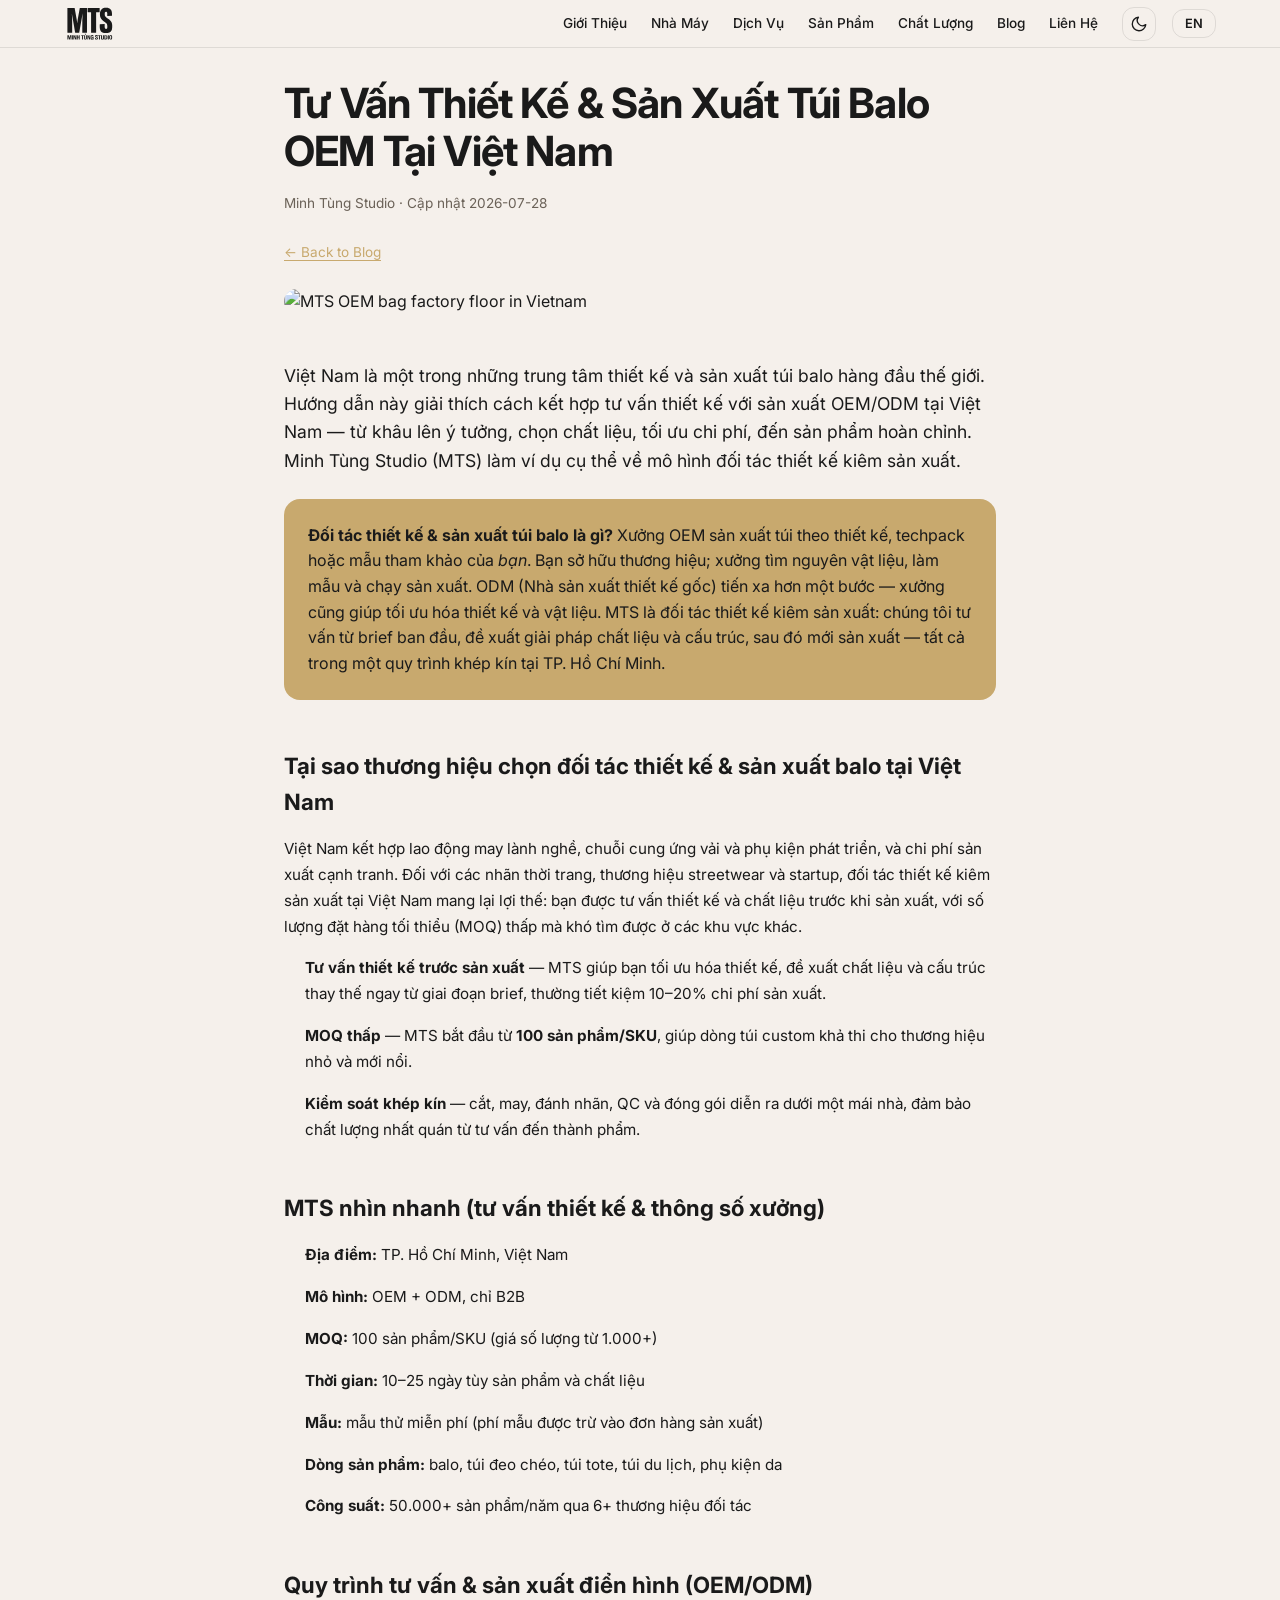
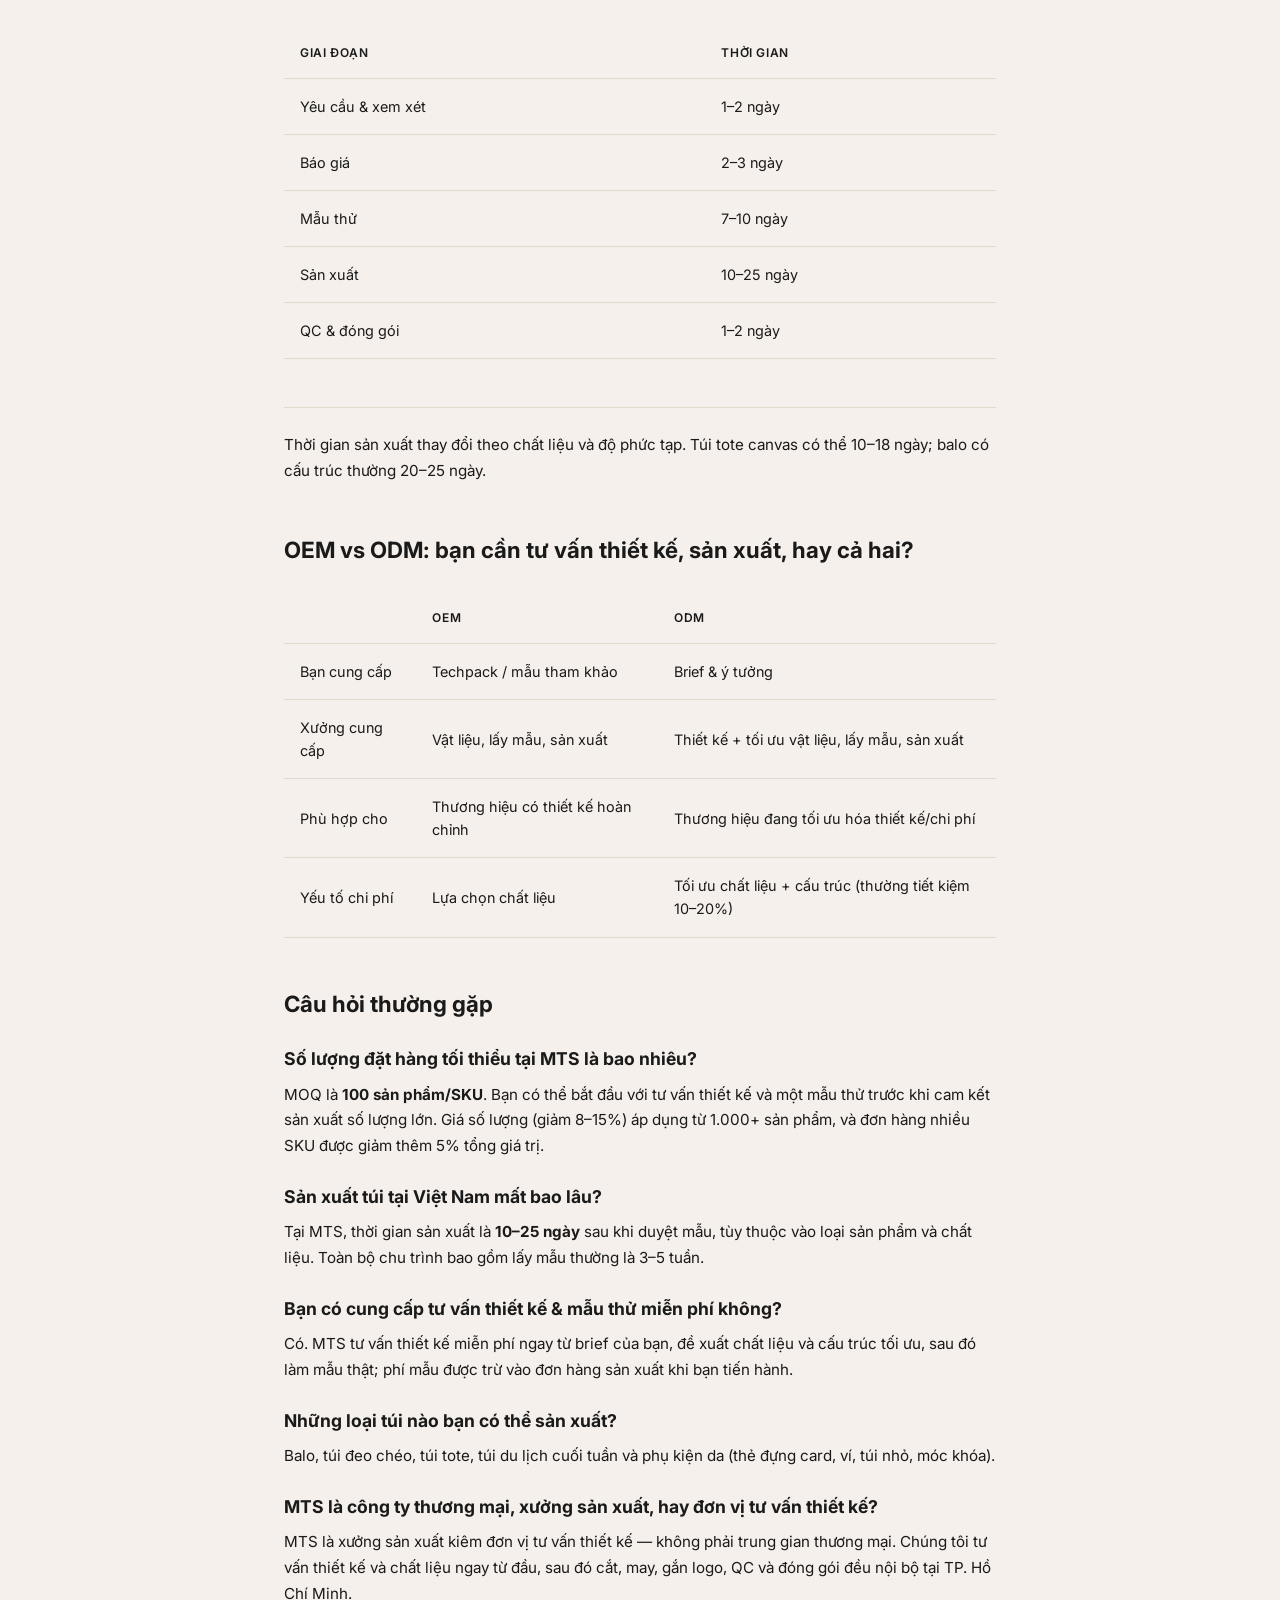
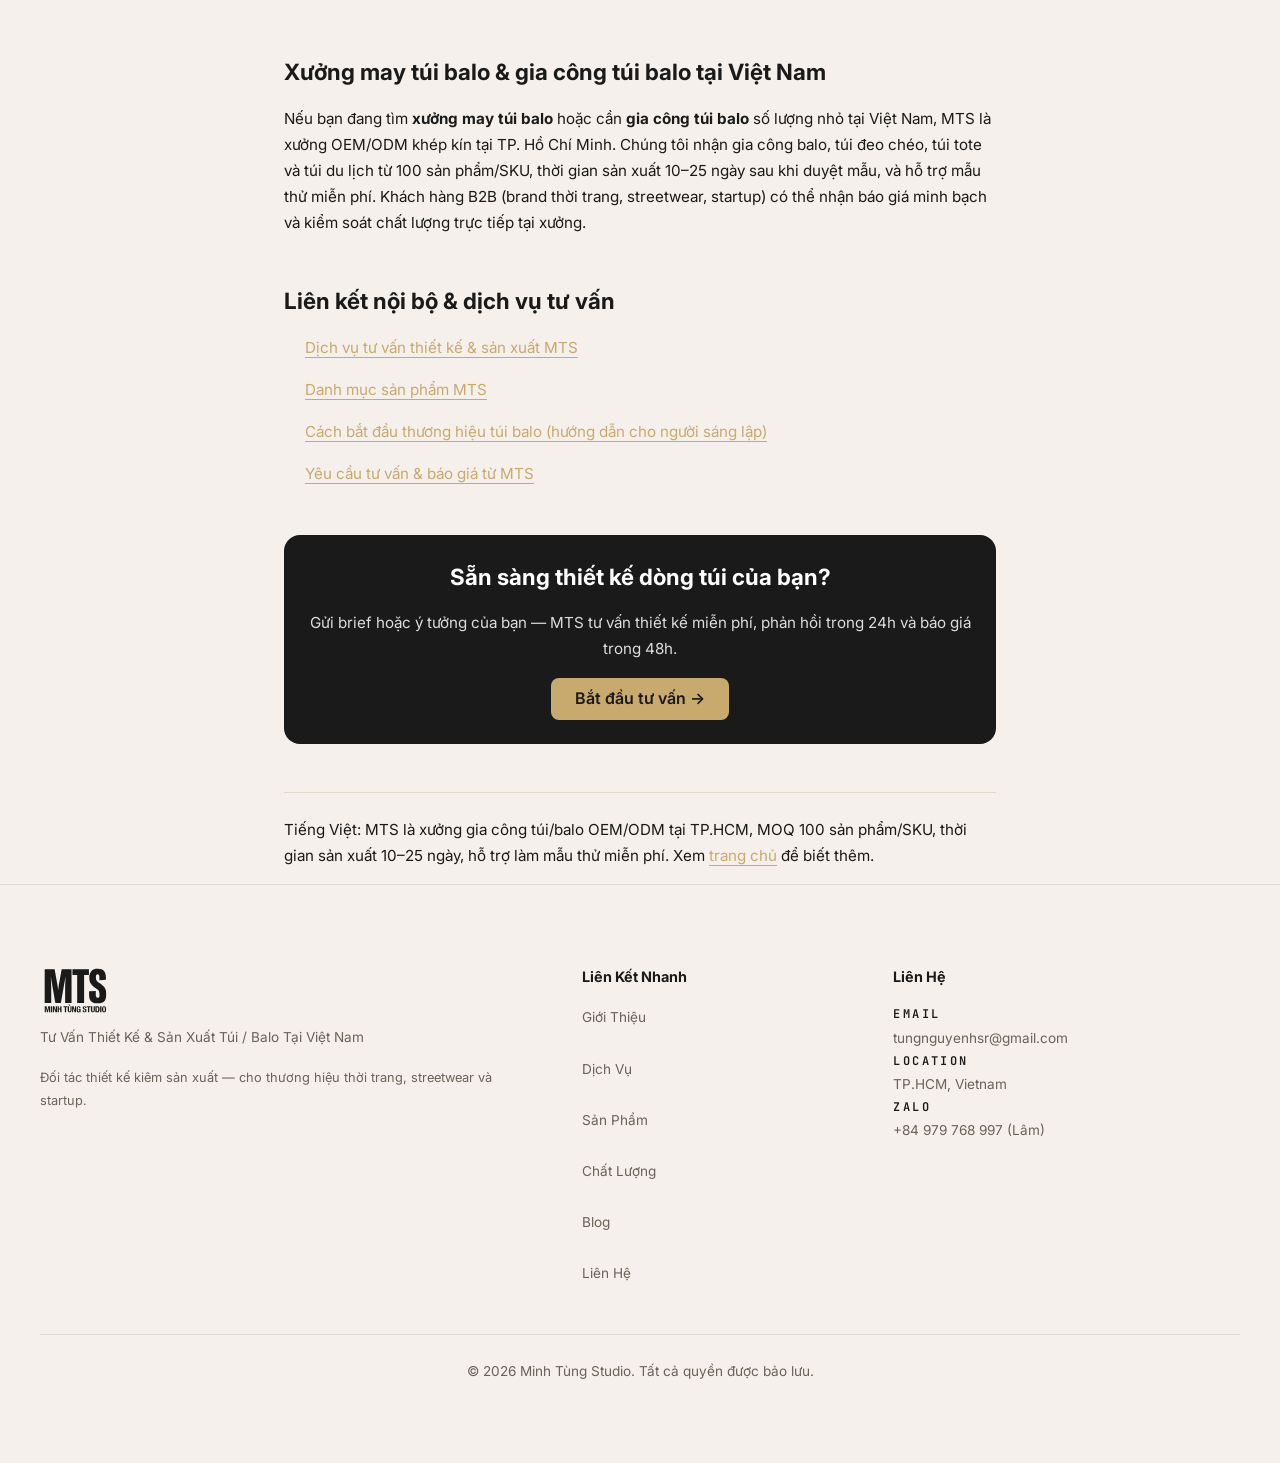
==== commit de761f46: "fix: finalize MTS SEO content and sampling article" ====
--- a/blog-oem-bag-vietnam.html
+++ b/blog-oem-bag-vietnam.html
@@ -19,7 +19,7 @@
 gtag('js', new Date());
 gtag('config', 'G-XXXXXXXXXX');
 </script>
-<title>Xưởng Sản Xuất Túi Balo OEM Việt Nam — Tư Vấn Mẫu Miễn Phí, MOQ 100 (MTS Guide)</title>
+<title>OEM Bag Manufacturer Vietnam | MTS Guide</title>
 <meta name="description" content="Hướng dẫn chọn xưởng sản xuất túi balo OEM tại Việt Nam: MOQ từ 100, tư vấn thiết kế miễn phí, quy trình từ brief đến mẫu thử. Bởi Minh Tùng Studio.">
 <link rel="canonical" href="https://mts-bag.vercel.app/blog-oem-bag-vietnam.html">
 <link rel="alternate" hreflang="vi" href="https://mts-bag.vercel.app/blog-oem-bag-vietnam.html">
@@ -736,7 +736,7 @@
 {"@context":"https://schema.org","@graph":[{"@type":"Organization","@id":"https://mts-bag.vercel.app/#organization","name":"Minh Tùng Studio","alternateName":"MTS","url":"https://mts-bag.vercel.app","description":"OEM bag and backpack manufacturer in Ho Chi Minh City, Vietnam. Specializing in custom backpacks, sling bags, duffels, totes, and leather accessories for fashion brands, streetwear labels, and startups.","email":"tungnguyenhsr@gmail.com","address":{"@type":"PostalAddress","addressLocality":"Ho Chi Minh City","addressCountry":"VN"},"founder":{"@type":"Person","name":"Nguyễn Mạnh Tùng","alternateName":"Tommy"},"knowsAbout":["OEM Manufacturing","Bag and Backpack Production","Leather Goods Manufacturing","Textile Manufacturing","ODM Services"],"numberOfEmployees":{"@type":"QuantitativeValue","minValue":10,"maxValue":50},"hasOfferCatalog":{"@type":"OfferCatalog","name":"Manufacturing Services","itemListElement":[{"@type":"Offer","itemOffered":{"@type":"Service","name":"OEM Manufacturing","description":"Manufacture your bag or backpack design. Send techpack or reference product. We source materials, produce samples, and manufacture bulk."}},{"@type":"Offer","itemOffered":{"@type":"Service","name":"ODM Design & Material Optimization","description":"Design consulting and material alternatives to reduce production costs by 10-20% while maintaining quality and feel."}},{"@type":"Offer","itemOffered":{"@type":"Service","name":"Logo & Branding Services","description":"Logo engraving, embossing, heat transfer printing, and custom hardware branding for bags and accessories."}},{"@type":"Offer","itemOffered":{"@type":"Service","name":"Packaging & Logistics","description":"Packaging per Shopee/TikTok standards and logistics coordination for domestic and international delivery."}}]},"makesOffer":[{"@id":"https://mts-bag.vercel.app/#product-backpack"},{"@id":"https://mts-bag.vercel.app/#product-sling"},{"@id":"https://mts-bag.vercel.app/#product-duffel"},{"@id":"https://mts-bag.vercel.app/#product-tote"},{"@id":"https://mts-bag.vercel.app/#product-leather-accessories"}],"contactPoint":[{"@type":"ContactPoint","contactType":"sales","telephone":"+84 979 768 997","contactOption":"TollFree","description":"Zalo / Phone (Lâm)","availableLanguage":["Vietnamese","English"]},{"@type":"ContactPoint","contactType":"sales","telephone":"+84 773 108 320","description":"WhatsApp (Tùng)","availableLanguage":["Vietnamese","English"]}]},{"@type":"Product","@id":"https://mts-bag.vercel.app/#product-backpack","name":"OEM Backpack Manufacturing","description":"Custom backpack production for fashion brands and streetwear labels. Daypacks, laptop backpacks, and fashion backpacks. Padded compartments, multi-pocket configurations, custom hardware.","category":"Backpack","material":["Canvas","PU Leather","Nylon","Polyester"],"manufacturer":{"@id":"https://mts-bag.vercel.app/#organization"},"offers":{"@type":"Offer","priceSpecification":{"@type":"UnitPriceSpecification","price":"0","priceCurrency":"USD","description":"B2B pricing varies by design, materials, quantity, and complexity. Contact for quote."},"eligibleQuantity":{"@type":"QuantitativeValue","minValue":100,"unitText":"Units"},"businessFunction":"http://purl.org/goodrelations/v1#Manufacture"}},{"@type":"Product","@id":"https://mts-bag.vercel.app/#product-sling","name":"OEM Sling & Crossbody Bag Manufacturing","description":"Custom sling bags and crossbody messenger bags for brands. Mini slings, shoulder bags, crossbody messengers. Adjustable straps, zip compartments, custom hardware.","category":"Sling Bag","material":["PU Leather","Canvas","Nylon"],"manufacturer":{"@id":"https://mts-bag.vercel.app/#organization"},"offers":{"@type":"Offer","priceSpecification":{"@type":"UnitPriceSpecification","price":"0","priceCurrency":"USD","description":"B2B pricing varies by design, materials, quantity, and complexity. Contact for quote."},"eligibleQuantity":{"@type":"QuantitativeValue","minValue":100,"unitText":"Units"},"businessFunction":"http://purl.org/goodrelations/v1#Manufacture"}},{"@type":"Product","@id":"https://mts-bag.vercel.app/#product-duffel","name":"OEM Duffel Bag Manufacturing","description":"Custom duffel bags and weekenders for brands. Gym duffels, travel weekender bags, mini duffles. Detachable straps, shoe compartments, coated fabric options.","category":"Duffel Bag","material":["Canvas","PU Leather","Coated Fabrics","Nylon"],"manufacturer":{"@id":"https://mts-bag.vercel.app/#organization"},"offers":{"@type":"Offer","priceSpecification":{"@type":"UnitPriceSpecification","price":"0","priceCurrency":"USD","description":"B2B pricing varies by design, materials, quantity, and complexity. Contact for quote."},"eligibleQuantity":{"@type":"QuantitativeValue","minValue":100,"unitText":"Units"},"businessFunction":"http://purl.org/goodrelations/v1#Manufacture"}},{"@type":"Product","@id":"https://mts-bag.vercel.app/#product-tote","name":"OEM Tote Bag Manufacturing","description":"Custom tote bag production for brands. Structured totes with magnetic closures, foldable totes for events and retail, shopping totes. Reinforced handles, custom lining.","category":"Tote Bag","material":["Canvas","PU Leather","Cotton"],"manufacturer":{"@id":"https://mts-bag.vercel.app/#organization"},"offers":{"@type":"Offer","priceSpecification":{"@type":"UnitPriceSpecification","price":"0","priceCurrency":"USD","description":"B2B pricing varies by design, materials, quantity, and complexity. Contact for quote."},"eligibleQuantity":{"@type":"QuantitativeValue","minValue":100,"unitText":"Units"},"businessFunction":"http://purl.org/goodrelations/v1#Manufacture"}},{"@type":"Product","@id":"https://mts-bag.vercel.app/#product-leather-accessories","name":"OEM Leather Accessory Manufacturing","description":"Custom leather accessories production for brands. Card holders, wallets, small pouches, keychains. Real or PU leather. Ideal for gift-with-purchase programs and accessory collections.","category":"Leather Accessory","material":["Genuine Leather","PU Leather"],"manufacturer":{"@id":"https://mts-bag.vercel.app/#organization"},"offers":{"@type":"Offer","priceSpecification":{"@type":"UnitPriceSpecification","price":"0","priceCurrency":"USD","description":"B2B pricing varies by design, materials, quantity, and complexity. Contact for quote."},"eligibleQuantity":{"@type":"QuantitativeValue","minValue":100,"unitText":"Units"},"businessFunction":"http://purl.org/goodrelations/v1#Manufacture"}},{"@type":"WebSite","@id":"https://mts-bag.vercel.app/#website","url":"https://mts-bag.vercel.app","name":"Minh Tùng Studio — OEM Bag & Backpack Manufacturer Vietnam","description":"Minh Tùng Studio specializes in OEM bag, backpack, and accessories manufacturing in Vietnam. Custom production for fashion brands from 100 pieces — free design consult — free design consult.","publisher":{"@id":"https://mts-bag.vercel.app/#organization"},"inLanguage":["vi","en"],"isAccessibleForFree":true}]}
 </script>
 <script type="application/ld+json">
-{"@context":"https://schema.org","@type":"BlogPosting","headline":"Tư Vấn Thiết Kế & Sản Xuất Túi Balo OEM Tại Việt Nam - Bag Design & OEM Manufacturing Vietnam","description":"Hướng dẫn kết hợp tư vấn thiết kế với sản xuất OEM/ODM túi balo tại Việt Nam - từ ý tưởng, chọn chất liệu, tối ưu chi phí đến sản phẩm hoàn chỉnh.","image":"https://mts-bag.vercel.app/images/hero-factory-floor.png","url":"https://mts-bag.vercel.app/blog-oem-bag-vietnam","datePublished":"2026-07-16","dateModified":"2026-07-20","author":{"@type":"Organization","name":"Minh Tùng Studio","url":"https://mts-bag.vercel.app"},"publisher":{"@type":"Organization","name":"Minh Tùng Studio","logo":{"@type":"ImageObject","url":"https://mts-bag.vercel.app/assets/mts-logo-dark.svg"}},"mainEntityOfPage":{"@type":"WebPage","@id":"https://mts-bag.vercel.app/blog-oem-bag-vietnam"}}
+{"@context":"https://schema.org","@type":"BlogPosting","headline":"Tư Vấn Thiết Kế & Sản Xuất Túi Balo OEM Tại Việt Nam - Bag Design & OEM Manufacturing Vietnam","description":"Hướng dẫn kết hợp tư vấn thiết kế với sản xuất OEM/ODM túi balo tại Việt Nam - từ ý tưởng, chọn chất liệu, tối ưu chi phí đến sản phẩm hoàn chỉnh.","image":"https://mts-bag.vercel.app/images/hero-factory-floor.png","url":"https://mts-bag.vercel.app/blog-oem-bag-vietnam","datePublished":"2026-07-16","dateModified":"2026-07-28","author":{"@type":"Organization","name":"Minh Tùng Studio","url":"https://mts-bag.vercel.app"},"publisher":{"@type":"Organization","name":"Minh Tùng Studio","logo":{"@type":"ImageObject","url":"https://mts-bag.vercel.app/assets/mts-logo-dark.svg"}},"mainEntityOfPage":{"@type":"WebPage","@id":"https://mts-bag.vercel.app/blog-oem-bag-vietnam"}}
 </script>
 
 </head>
@@ -775,7 +775,7 @@
 </nav>
 <article class="wrap">
   <h1><span lang="vi">Tư Vấn Thiết Kế &amp; Sản Xuất Túi Balo OEM Tại Việt Nam</span><span lang="en">Bag Design &amp; OEM Manufacturing Vietnam: From Concept to Custom Production</span></h1>
-  <p class="meta" style="margin-bottom:var(--space-md)"><span lang="vi">Minh Tùng Studio · Cập nhật 2026-07-20</span><span lang="en">Minh Tùng Studio · Updated 2026-07-20</span></p>
+  <p class="meta" style="margin-bottom:var(--space-md)"><span lang="vi">Minh Tùng Studio · Cập nhật 2026-07-28</span><span lang="en">Minh Tùng Studio · Updated 2026-07-28</span></p>
 
   <p style="margin-bottom:var(--space-md)"><a href="blog.html" style="color:var(--color-accent);text-decoration:none;border-bottom:1px solid var(--color-accent);font-size:0.85rem">&larr; Back to Blog</a></p>
 
@@ -882,7 +882,7 @@
       <p lang="vi">Tư Vấn Thiết Kế &amp; Sản Xuất Túi / Balo Tại Việt Nam</p>
       <p lang="en">Bag Design &amp; Manufacturing in Vietnam</p>
       <p style="margin-top:var(--space-sm);font-size:0.8rem;color:var(--muted)" lang="vi">Đối tác thiết kế kiêm sản xuất — cho thương hiệu thời trang, streetwear và startup.</p>
-      <p style="margin-top:var(--space-sm);font-size:0.8rem;color:var(--muted)" lang="en">Design &amp; manufacturing partner for fashion brands, streetwear labels, and startups.</p>
+      <p style="margin-top:var(--space-sm);font-size:0.8rem;color:var(--muted)" lang="en">Production partner for fashion brands, streetwear labels, and startups.</p>
     </div>
     <div>
       <h4 lang="vi">Liên Kết Nhanh</h4>
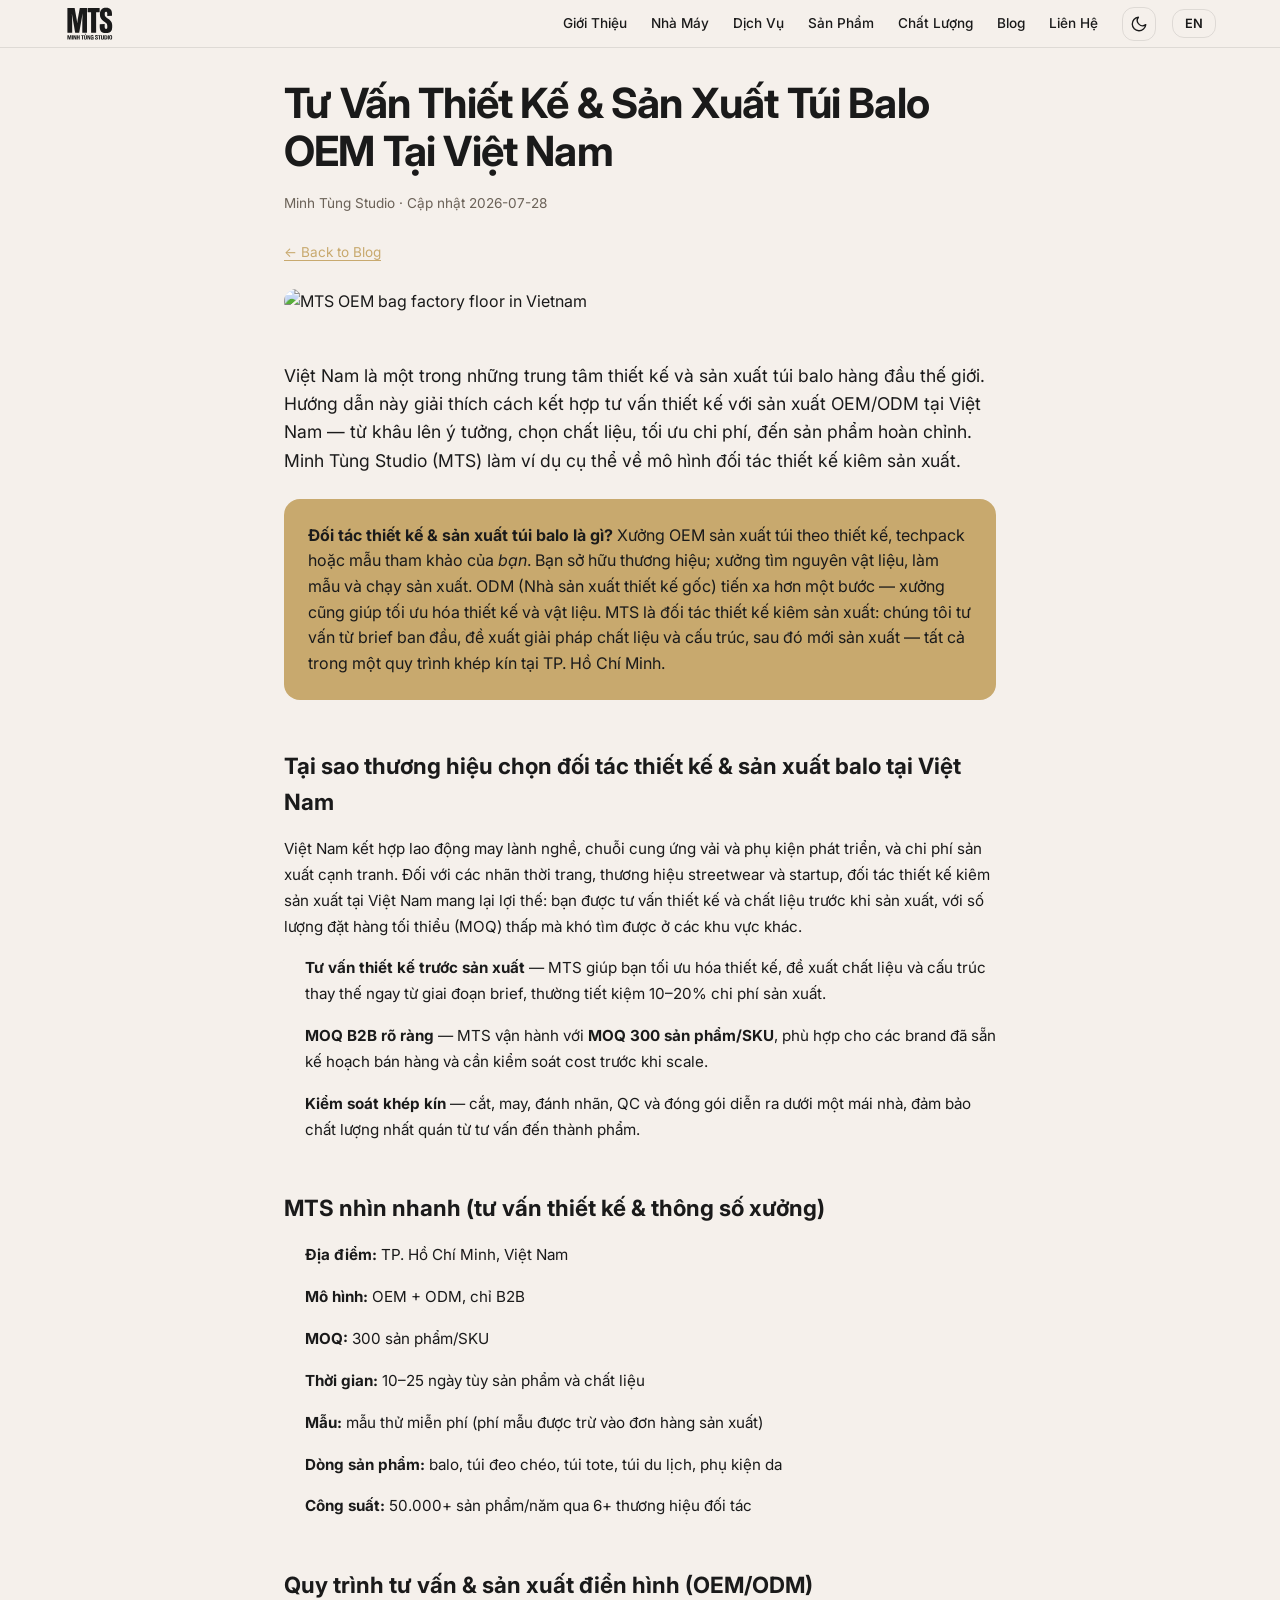
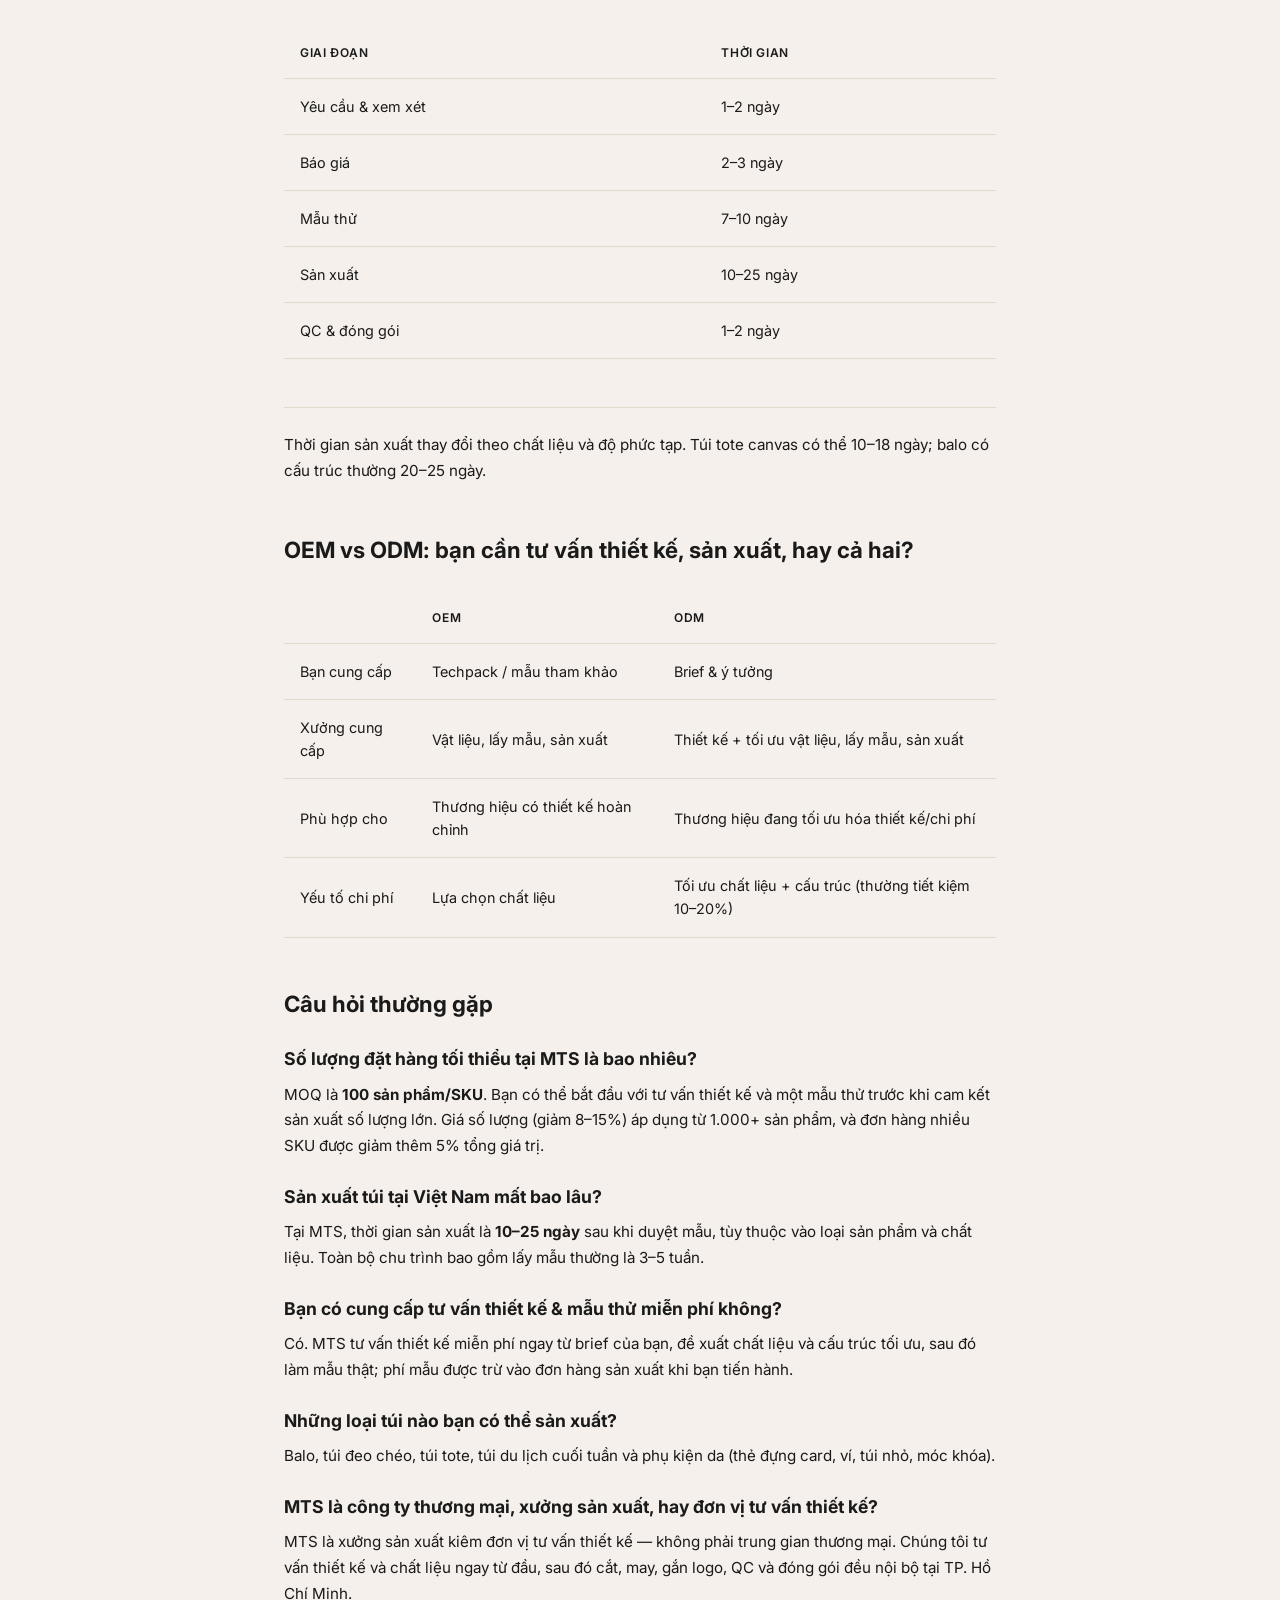
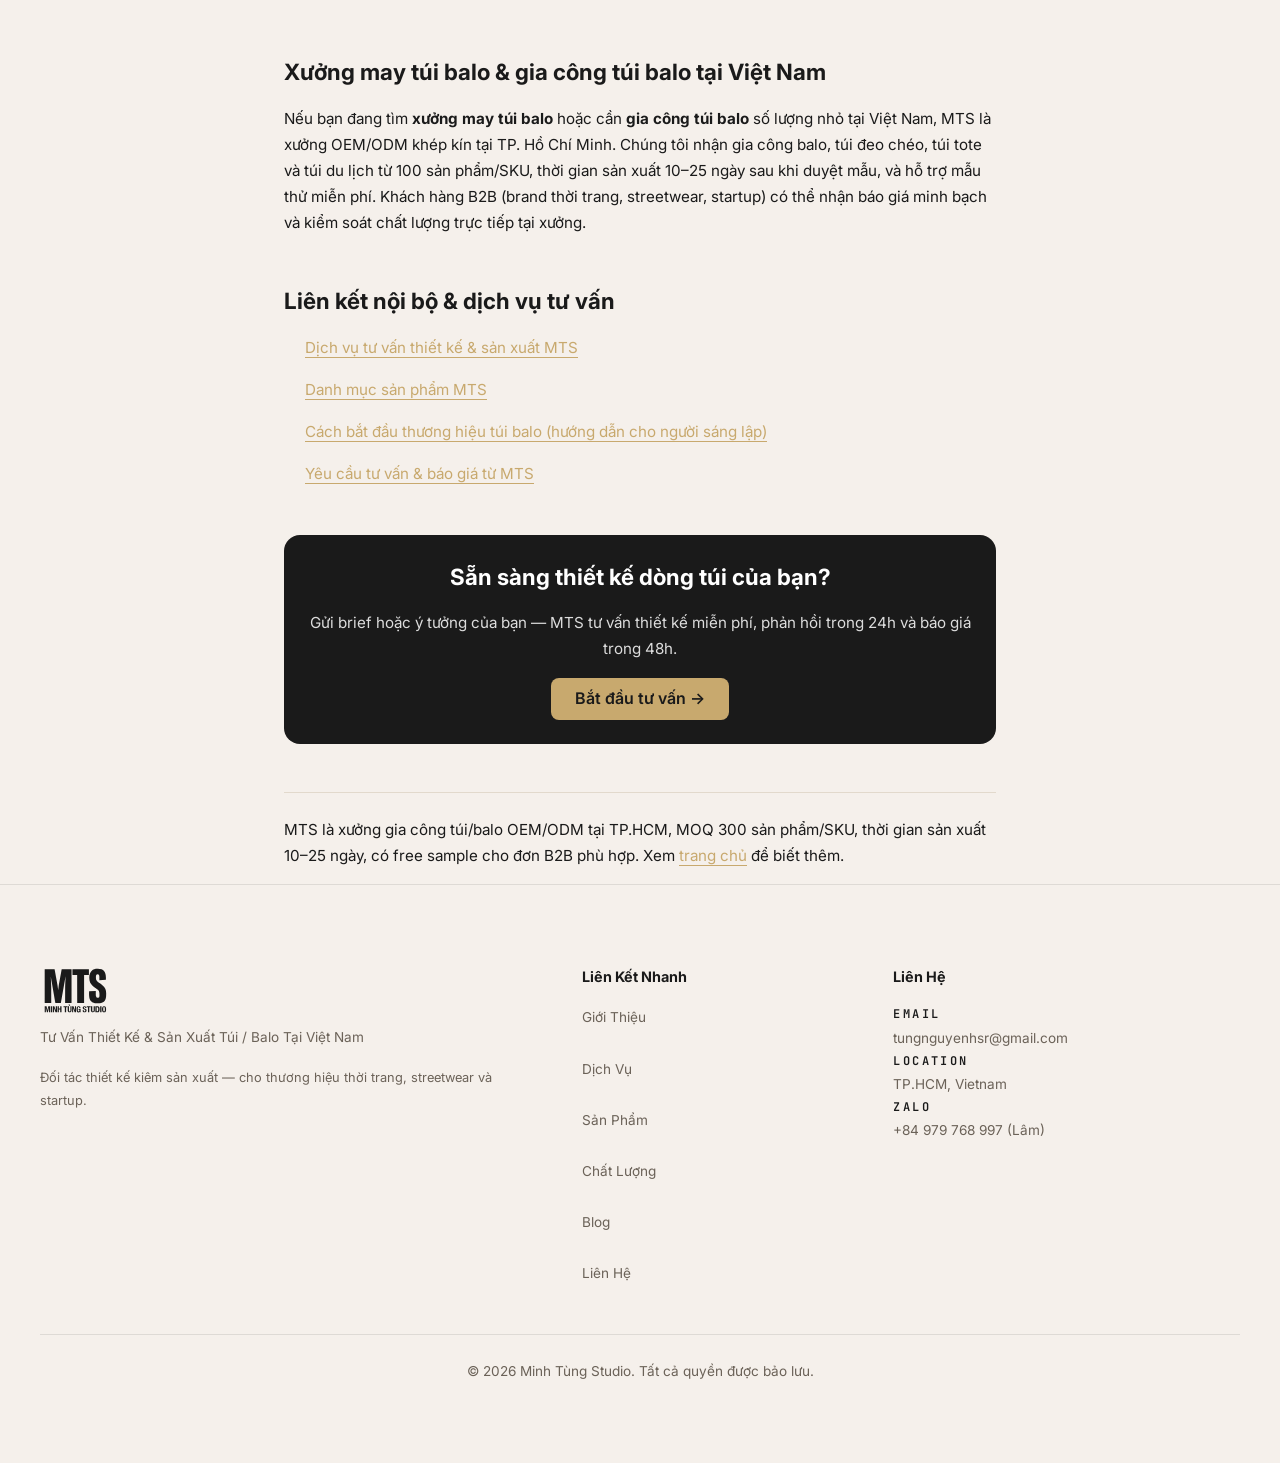
==== commit fbc0a44f: "Publish design consulting guide and align OEM facts" ====
--- a/blog-oem-bag-vietnam.html
+++ b/blog-oem-bag-vietnam.html
@@ -20,25 +20,25 @@
 gtag('config', 'G-XXXXXXXXXX');
 </script>
 <title>OEM Bag Manufacturer Vietnam | MTS Guide</title>
-<meta name="description" content="Hướng dẫn chọn xưởng sản xuất túi balo OEM tại Việt Nam: MOQ từ 100, tư vấn thiết kế miễn phí, quy trình từ brief đến mẫu thử. Bởi Minh Tùng Studio.">
-<link rel="canonical" href="https://mts-bag.vercel.app/blog-oem-bag-vietnam.html">
-<link rel="alternate" hreflang="vi" href="https://mts-bag.vercel.app/blog-oem-bag-vietnam.html">
-<link rel="alternate" hreflang="en" href="https://mts-bag.vercel.app/blog-oem-bag-vietnam.html?lang=en">
+<meta name="description" content="Hướng dẫn chọn xưởng OEM bag manufacturer Vietnam: MOQ 300/SKU, free sample, closed-loop factory, lead time 10–25 days.">
+<link rel="canonical" href="https://mts-bag.vercel.app/blog-oem-bag-vietnam">
+<link rel="alternate" hreflang="vi" href="https://mts-bag.vercel.app/blog-oem-bag-vietnam">
+<link rel="alternate" hreflang="en" href="https://mts-bag.vercel.app/blog-oem-bag-vietnam?lang=en">
 <!-- Google Search Console: add your verification meta tag here -->
-<link rel="alternate" hreflang="x-default" href="https://mts-bag.vercel.app/blog-oem-bag-vietnam.html">
-<meta property="og:title" content="Xưởng Sản Xuất Túi Balo OEM Việt Nam — Tư Vấn Mẫu Miễn Phí, MOQ 100">
-<meta property="og:description" content="Hướng dẫn xưởng sản xuất túi balo OEM VN. Tư vấn thiết kế miễn phí, MOQ từ 100, mẫu thử miễn phí khi đặt đơn. Bởi Minh Tùng Studio.">
+<link rel="alternate" hreflang="x-default" href="https://mts-bag.vercel.app/blog-oem-bag-vietnam">
+<meta property="og:title" content="Xưởng Sản Xuất Túi Balo OEM Việt Nam — MOQ 300, B2B">
+<meta property="og:description" content="OEM bag manufacturer Vietnam guide: free sample, MOQ 300/SKU, closed-loop factory, and practical OEM vs ODM sourcing steps.">
 <meta property="og:type" content="website">
-<meta property="og:url" content="https://mts-bag.vercel.app/blog-oem-bag-vietnam.html">
+<meta property="og:url" content="https://mts-bag.vercel.app/blog-oem-bag-vietnam">
 <meta property="og:image" content="https://mts-bag.vercel.app/images/og-image.png">
 <meta property="og:image:width" content="1200">
 <meta property="og:image:height" content="630">
 <meta property="og:image:alt" content="Minh Tùng Studio — Vietnam bag & backpack manufacturing facility">
 <meta name="twitter:card" content="summary_large_image">
-<meta name="twitter:title" content="Xưởng Sản Xuất Túi Balo OEM Việt Nam — Tư Vấn Mẫu Miễn Phí, MOQ 100">
-<meta name="twitter:description" content="Hướng dẫn xưởng sản xuất túi balo OEM VN. Tư vấn thiết kế miễn phí, MOQ từ 100, mẫu thử miễn phí khi đặt đơn.">
+<meta name="twitter:title" content="Xưởng Sản Xuất Túi Balo OEM Việt Nam — MOQ 300, B2B">
+<meta name="twitter:description" content="OEM bag manufacturer Vietnam guide: free sample, MOQ 300/SKU, closed-loop factory, and practical OEM vs ODM sourcing steps.">
 <meta name="twitter:image" content="https://mts-bag.vercel.app/images/og-image.png">
-<meta name="keywords" content="xưởng sản xuất túi balo OEM, tư vấn thiết kế túi miễn phí, MOQ 100, sản xuất túi số lượng ít, OEM bag Vietnam">
+<meta name="keywords" content="xưởng sản xuất túi balo OEM, tư vấn thiết kế túi miễn phí, MOQ 300, bag factory Vietnam, OEM bag Vietnam">
 <link rel="icon" type="image/svg+xml" href="assets/favicon.svg">
 <link rel="apple-touch-icon" href="assets/favicon.svg">
 <link rel="preconnect" href="https://fonts.googleapis.com">
@@ -791,7 +791,7 @@
   <p><span lang="vi">Việt Nam kết hợp lao động may lành nghề, chuỗi cung ứng vải và phụ kiện phát triển, và chi phí sản xuất cạnh tranh. Đối với các nhãn thời trang, thương hiệu streetwear và startup, đối tác thiết kế kiêm sản xuất tại Việt Nam mang lại lợi thế: bạn được tư vấn thiết kế và chất liệu trước khi sản xuất, với số lượng đặt hàng tối thiểu (MOQ) thấp mà khó tìm được ở các khu vực khác.</span><span lang="en">Vietnam combines skilled sewing labor, mature textile and hardware supply chains, and competitive production costs. For fashion labels, streetwear brands, and startups, a design-and-manufacturing partner in Vietnam offers a unique advantage: you get design and material consulting before production, with low minimum order quantities (MOQs) that are hard to match in higher-cost regions.</span></p>
   <ul>
     <li><span lang="vi"><strong>Tư vấn thiết kế trước sản xuất</strong> — MTS giúp bạn tối ưu hóa thiết kế, đề xuất chất liệu và cấu trúc thay thế ngay từ giai đoạn brief, thường tiết kiệm 10–20% chi phí sản xuất.</span><span lang="en"><strong>Design consulting before production</strong> — MTS helps you optimize your design, suggest alternative materials and construction from the brief stage, often saving 10–20% on production costs.</span></li>
-    <li><span lang="vi"><strong>MOQ thấp</strong> — MTS bắt đầu từ <strong>100 sản phẩm/SKU</strong>, giúp dòng túi custom khả thi cho thương hiệu nhỏ và mới nổi.</span><span lang="en"><strong>Low MOQ</strong> — MTS starts at <strong>100 pieces per SKU</strong>, making custom bag lines viable for small and emerging brands.</span></li>
+    <li><span lang="vi"><strong>MOQ B2B rõ ràng</strong> — MTS vận hành với <strong>MOQ 300 sản phẩm/SKU</strong>, phù hợp cho các brand đã sẵn kế hoạch bán hàng và cần kiểm soát cost trước khi scale.</span><span lang="en"><strong>Clear B2B MOQ</strong> — MTS runs at <strong>300 pieces per SKU</strong>, fitting brands with a defined sell-through plan that need cost control before scaling.</span></li>
     <li><span lang="vi"><strong>Kiểm soát khép kín</strong> — cắt, may, đánh nhãn, QC và đóng gói diễn ra dưới một mái nhà, đảm bảo chất lượng nhất quán từ tư vấn đến thành phẩm.</span><span lang="en"><strong>Closed-loop control</strong> — cutting, sewing, branding, QC, and packing happen under one roof, ensuring consistent quality from consultation to finished product.</span></li>
   </ul>
 
@@ -799,7 +799,7 @@
   <ul>
     <li><span lang="vi"><strong>Địa điểm:</strong> TP. Hồ Chí Minh, Việt Nam</span><span lang="en"><strong>Location:</strong> Ho Chi Minh City, Vietnam</span></li>
     <li><span lang="vi"><strong>Mô hình:</strong> OEM + ODM, chỉ B2B</span><span lang="en"><strong>Model:</strong> OEM + ODM, B2B only</span></li>
-    <li><span lang="vi"><strong>MOQ:</strong> 100 sản phẩm/SKU (giá số lượng từ 1.000+)</span><span lang="en"><strong>MOQ:</strong> 100 pieces / SKU (volume pricing from 1,000+)</span></li>
+    <li><span lang="vi"><strong>MOQ:</strong> 300 sản phẩm/SKU</span><span lang="en"><strong>MOQ:</strong> 300 pieces / SKU</span></li>
     <li><span lang="vi"><strong>Thời gian:</strong> 10–25 ngày tùy sản phẩm và chất liệu</span><span lang="en"><strong>Lead time:</strong> 10–25 days depending on product and material</span></li>
     <li><span lang="vi"><strong>Mẫu:</strong> mẫu thử miễn phí (phí mẫu được trừ vào đơn hàng sản xuất)</span><span lang="en"><strong>Sample:</strong> free physical sample (sample fee deducted from production order)</span></li>
     <li><span lang="vi"><strong>Dòng sản phẩm:</strong> balo, túi đeo chéo, túi tote, túi du lịch, phụ kiện da</span><span lang="en"><strong>Product lines:</strong> backpacks, sling/crossbody bags, totes, duffels, leather accessories</span></li>
@@ -869,7 +869,7 @@
     <a href="index.html#contact"><span lang="vi">Bắt đầu tư vấn →</span><span lang="en">Start your consultation →</span></a>
   </div>
 
-  <p class="lang-note">Tiếng Việt: MTS là xưởng gia công túi/balo OEM/ODM tại TP.HCM, MOQ 100 sản phẩm/SKU, thời gian sản xuất 10–25 ngày, hỗ trợ làm mẫu thử miễn phí. Xem <a href="index.html">trang chủ</a> để biết thêm.</p>
+  <p class="lang-note"><span lang="vi">MTS là xưởng gia công túi/balo OEM/ODM tại TP.HCM, MOQ 300 sản phẩm/SKU, thời gian sản xuất 10–25 ngày, có free sample cho đơn B2B phù hợp. Xem <a href="index.html">trang chủ</a> để biết thêm.</span></p>
 </article>
 <!-- ===== FOOTER ===== -->
 <footer>
